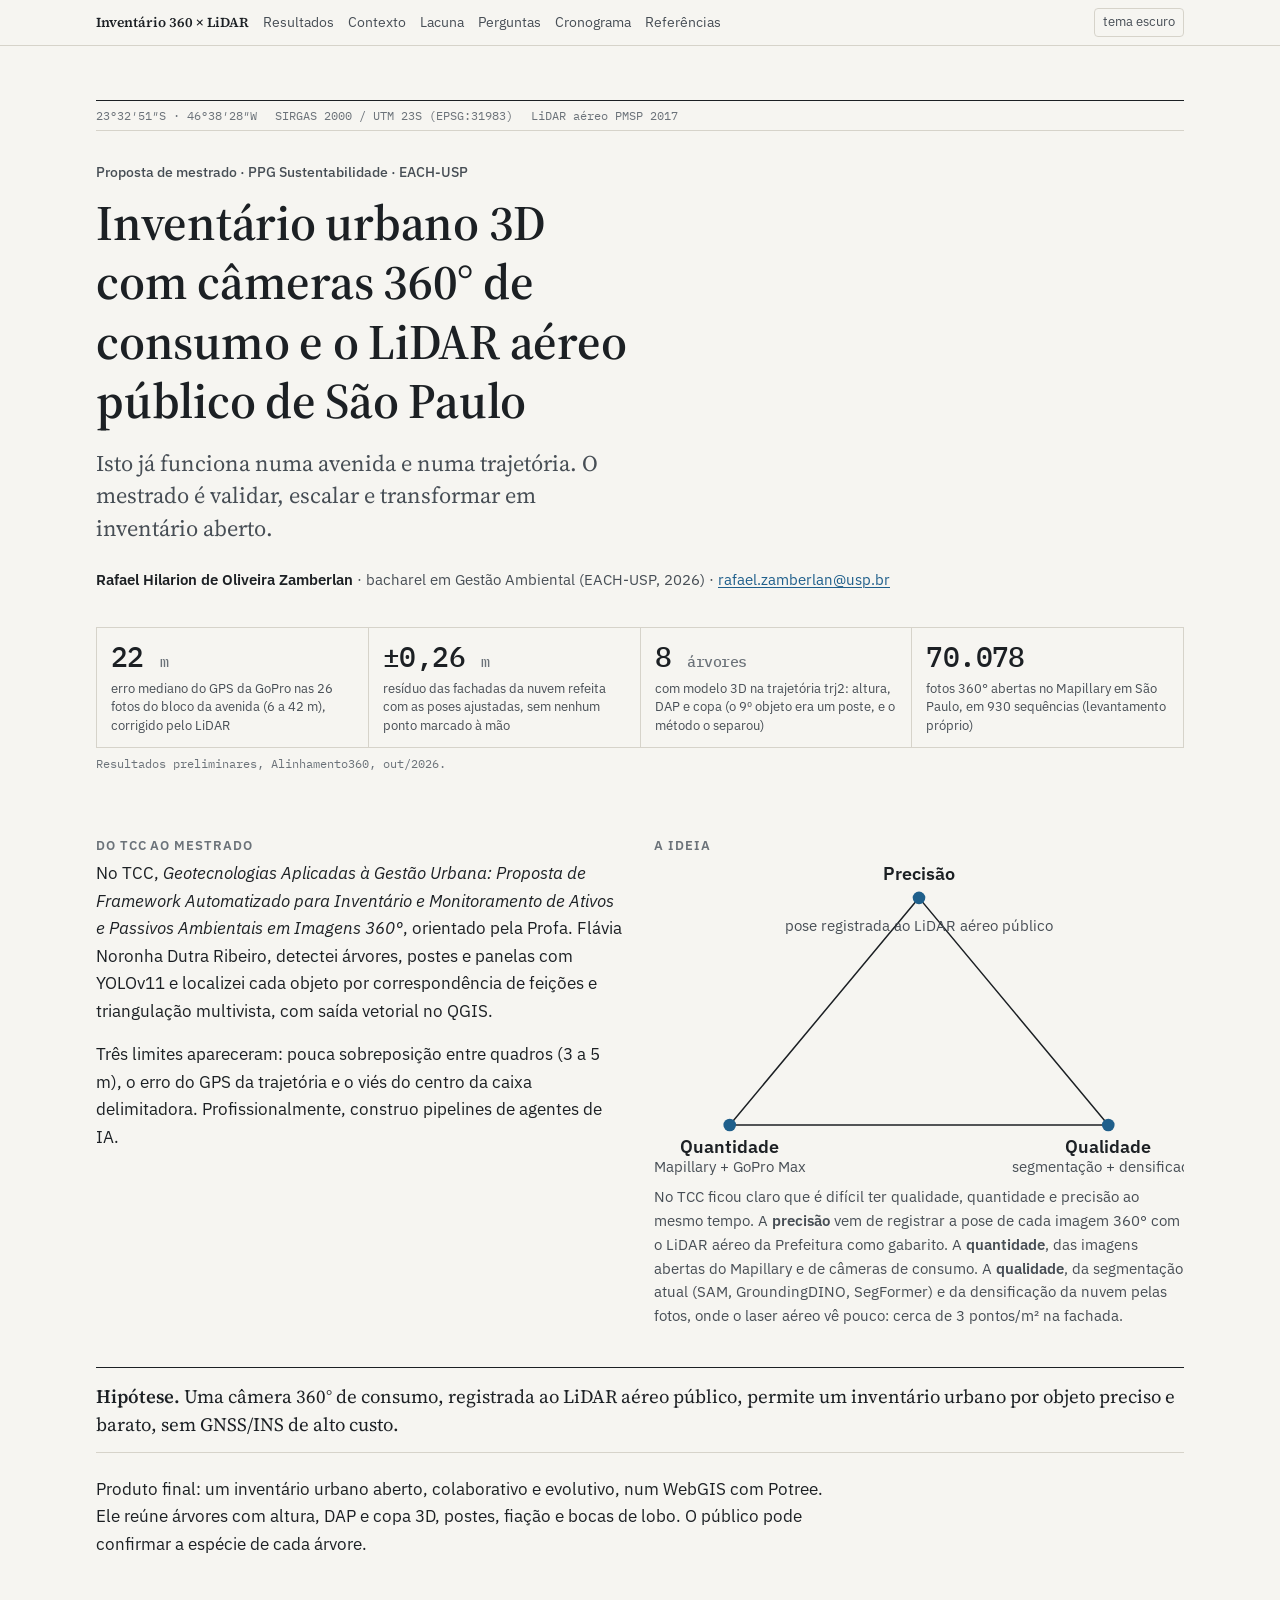
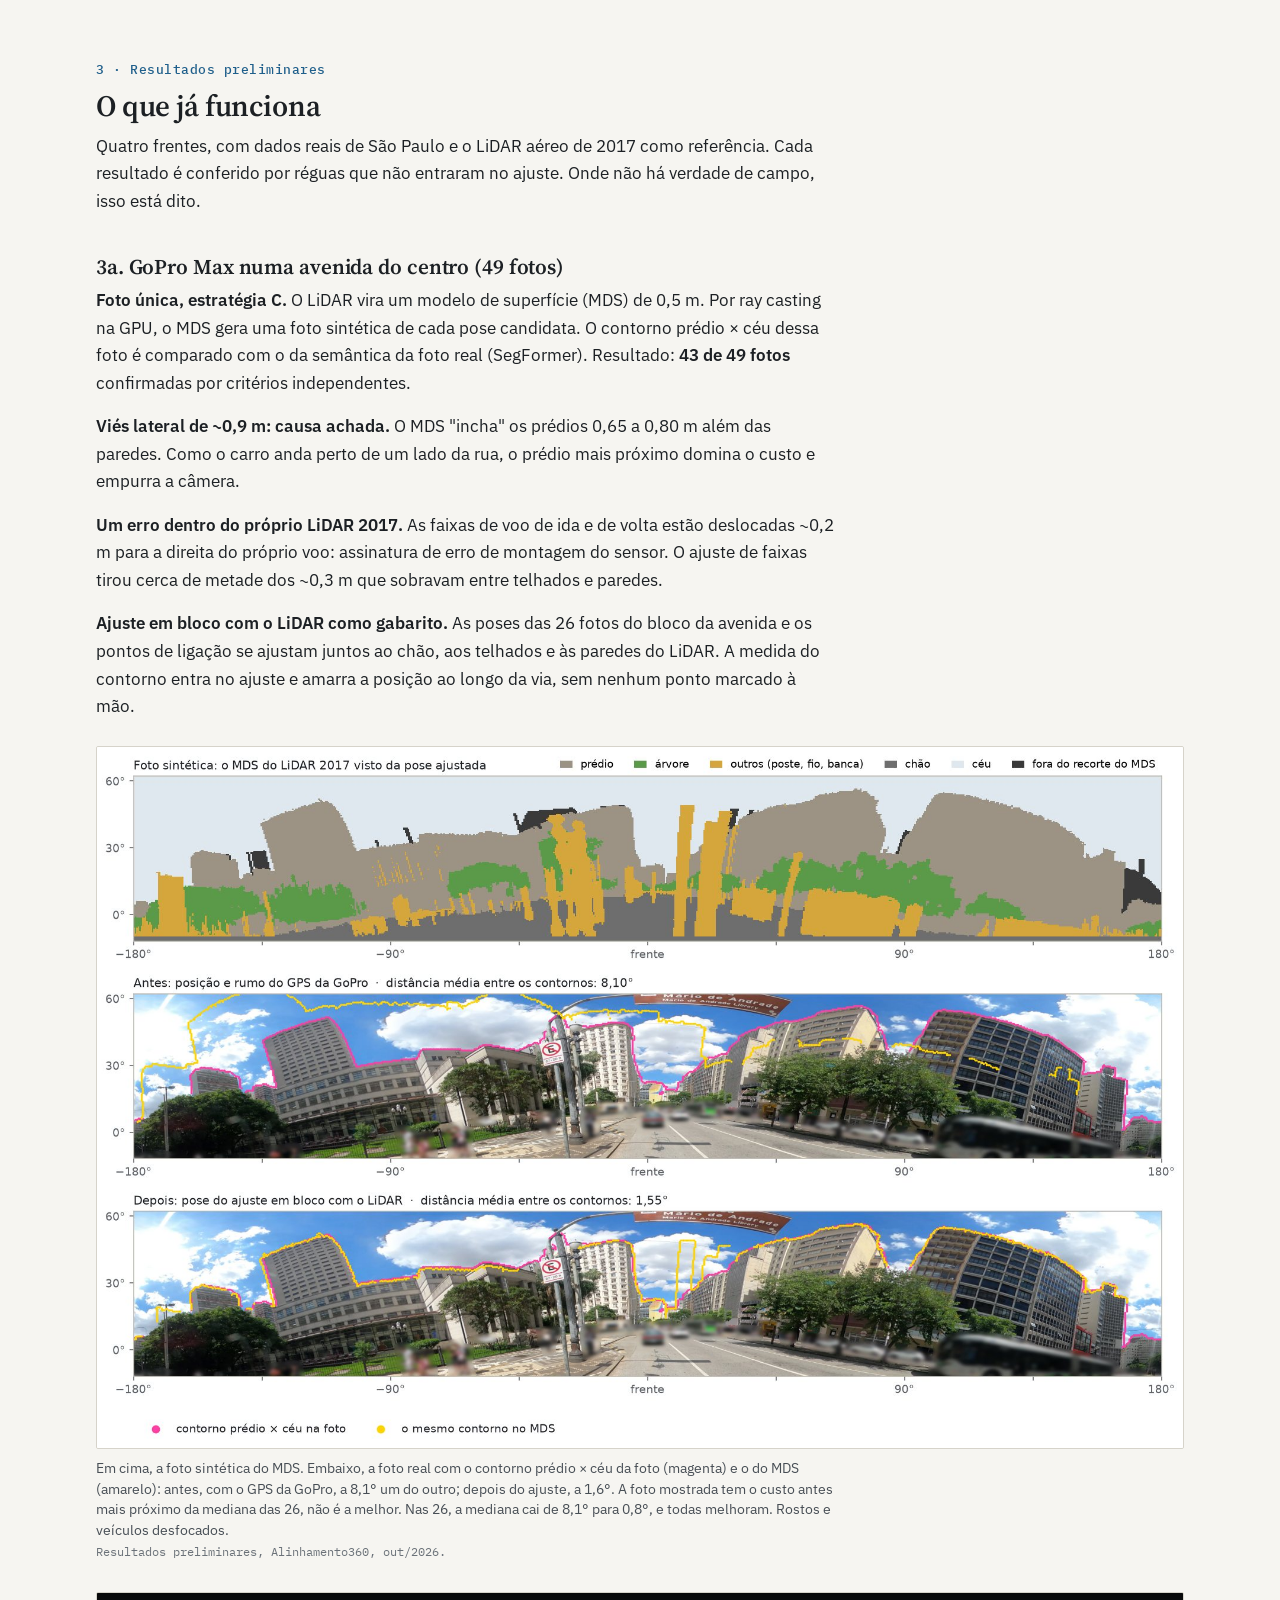
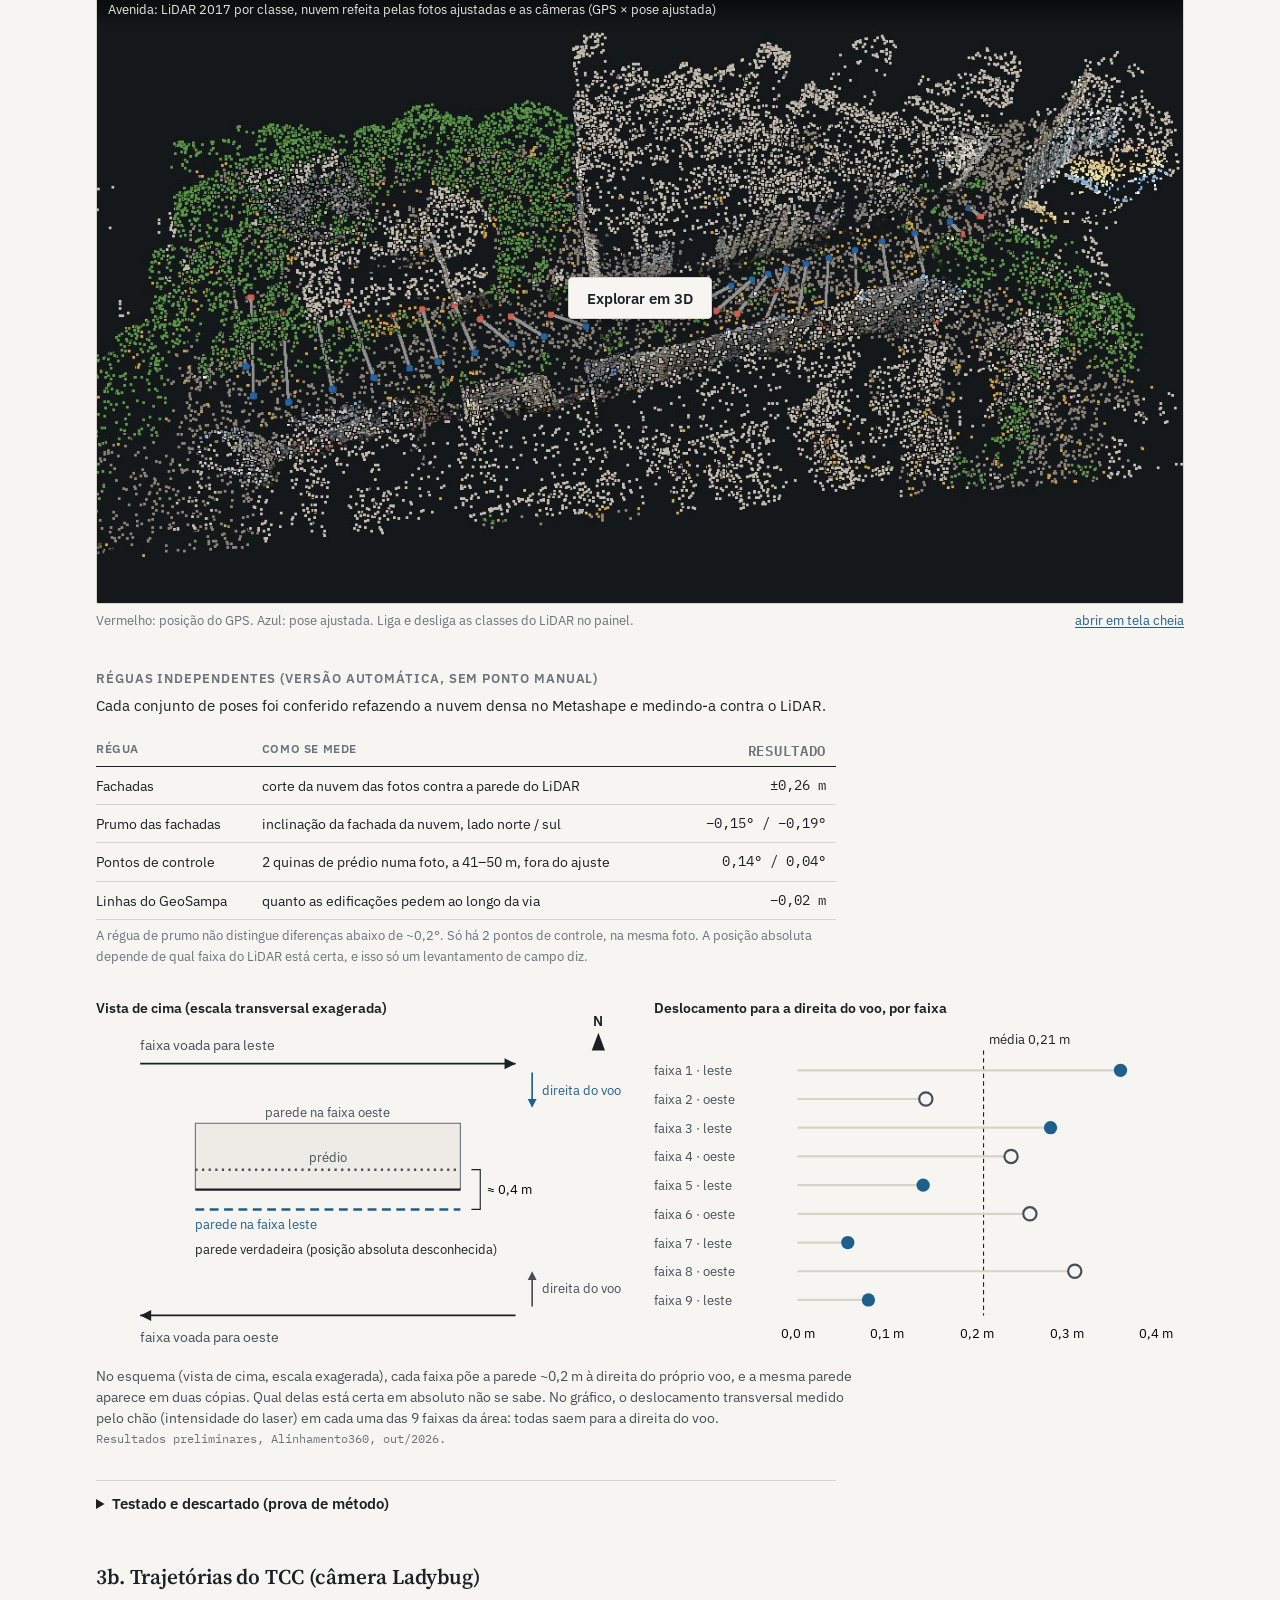
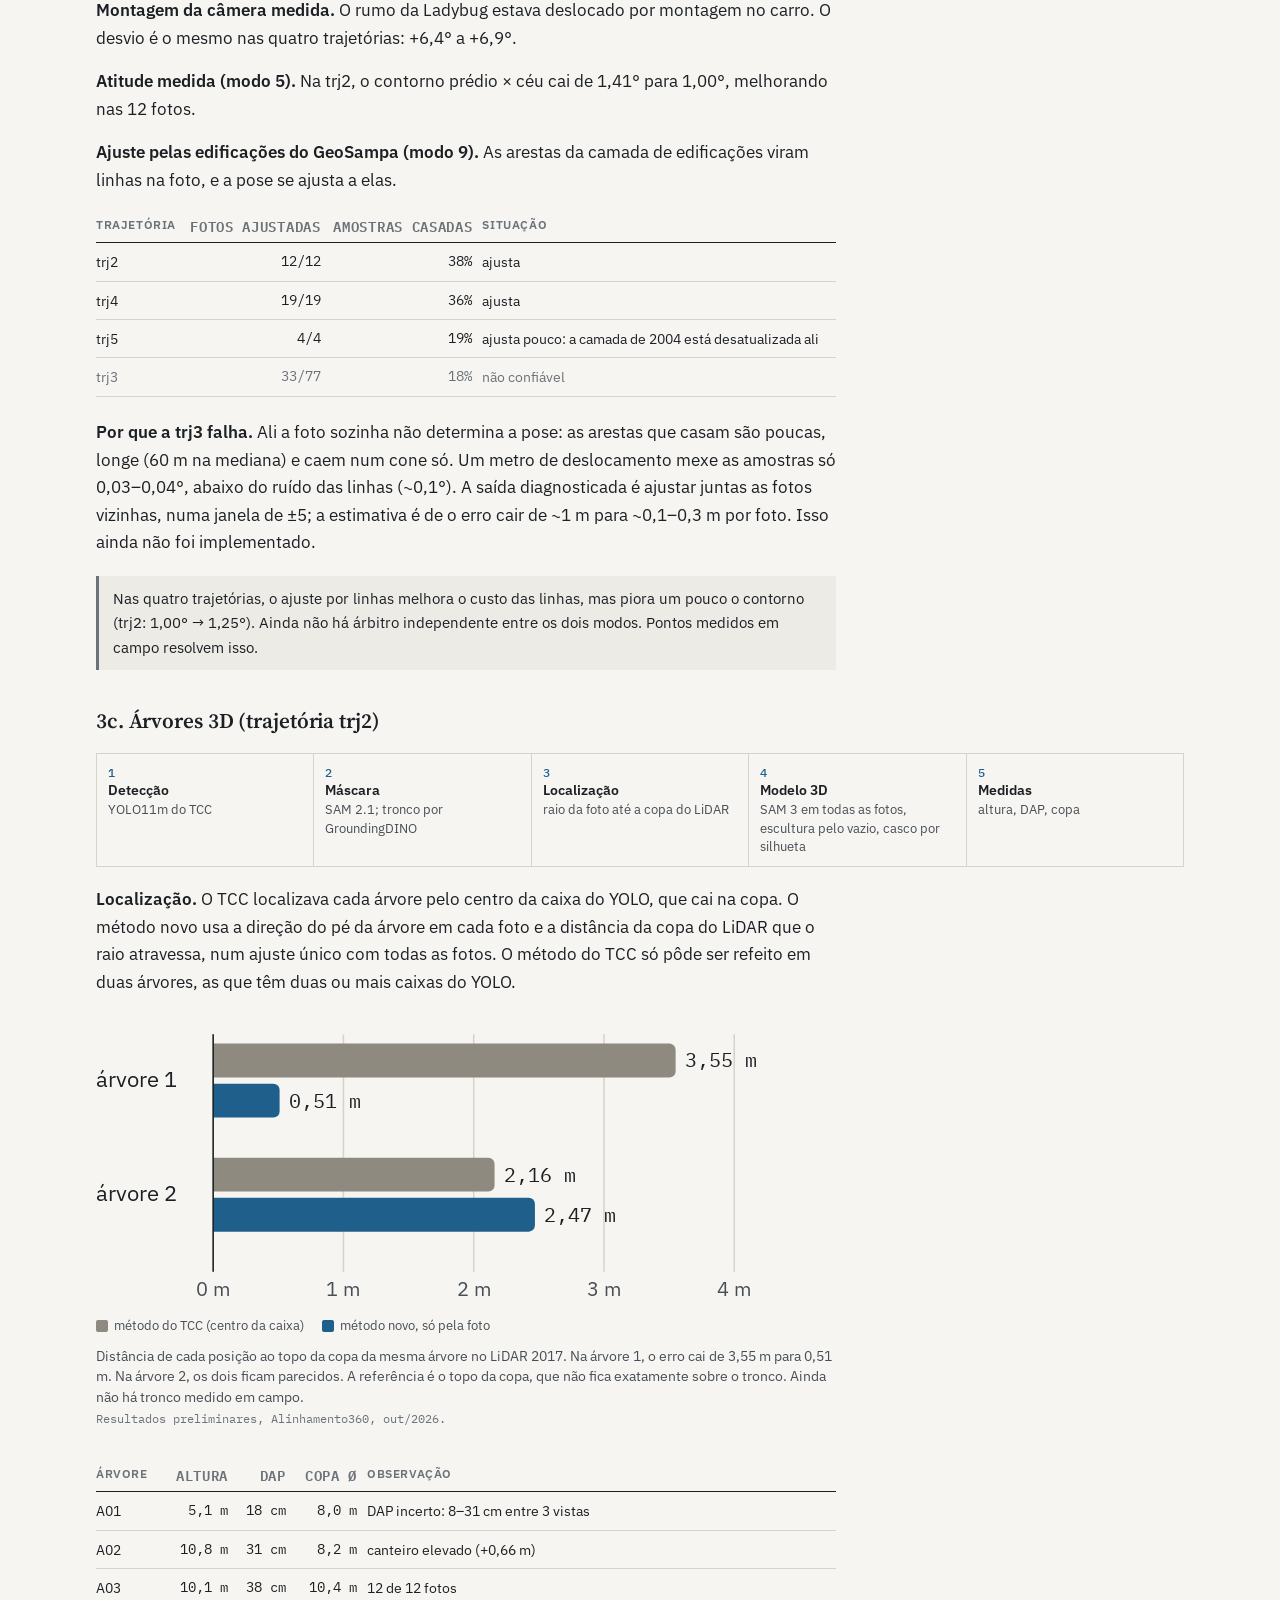
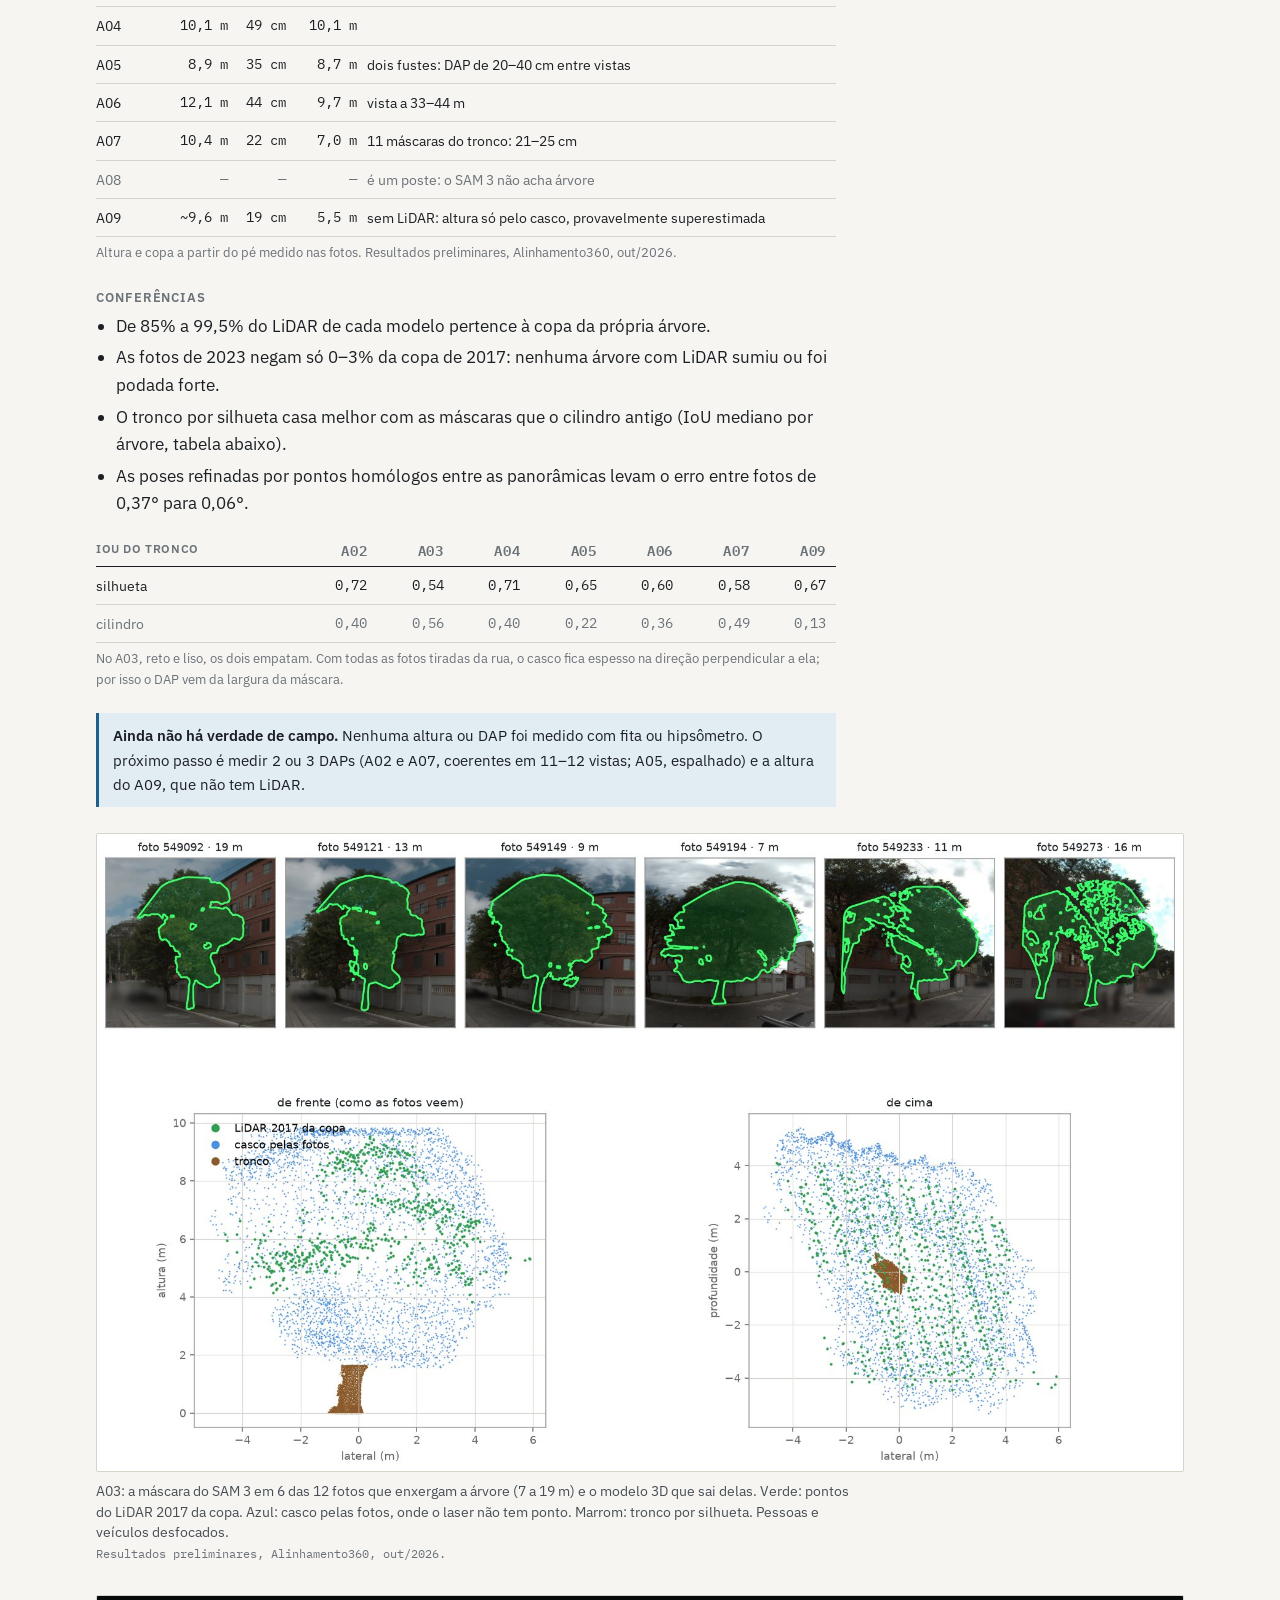
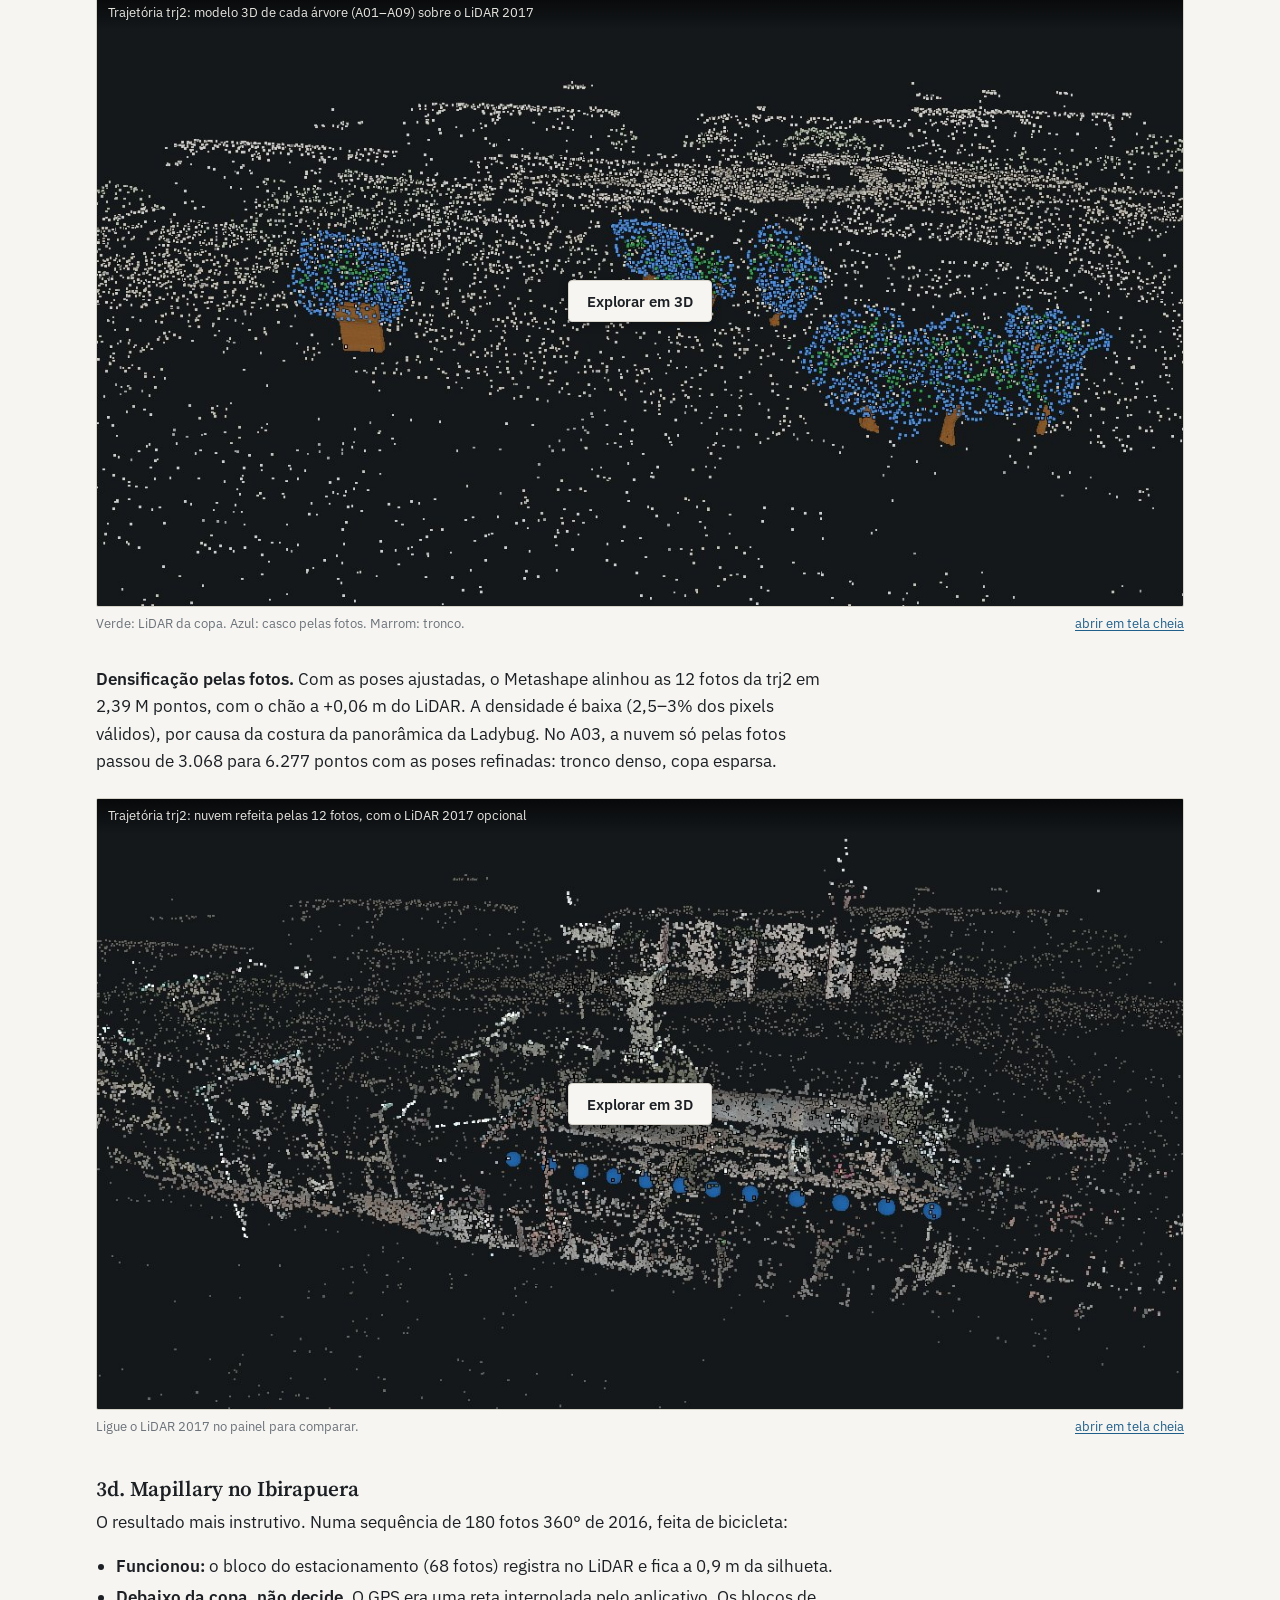
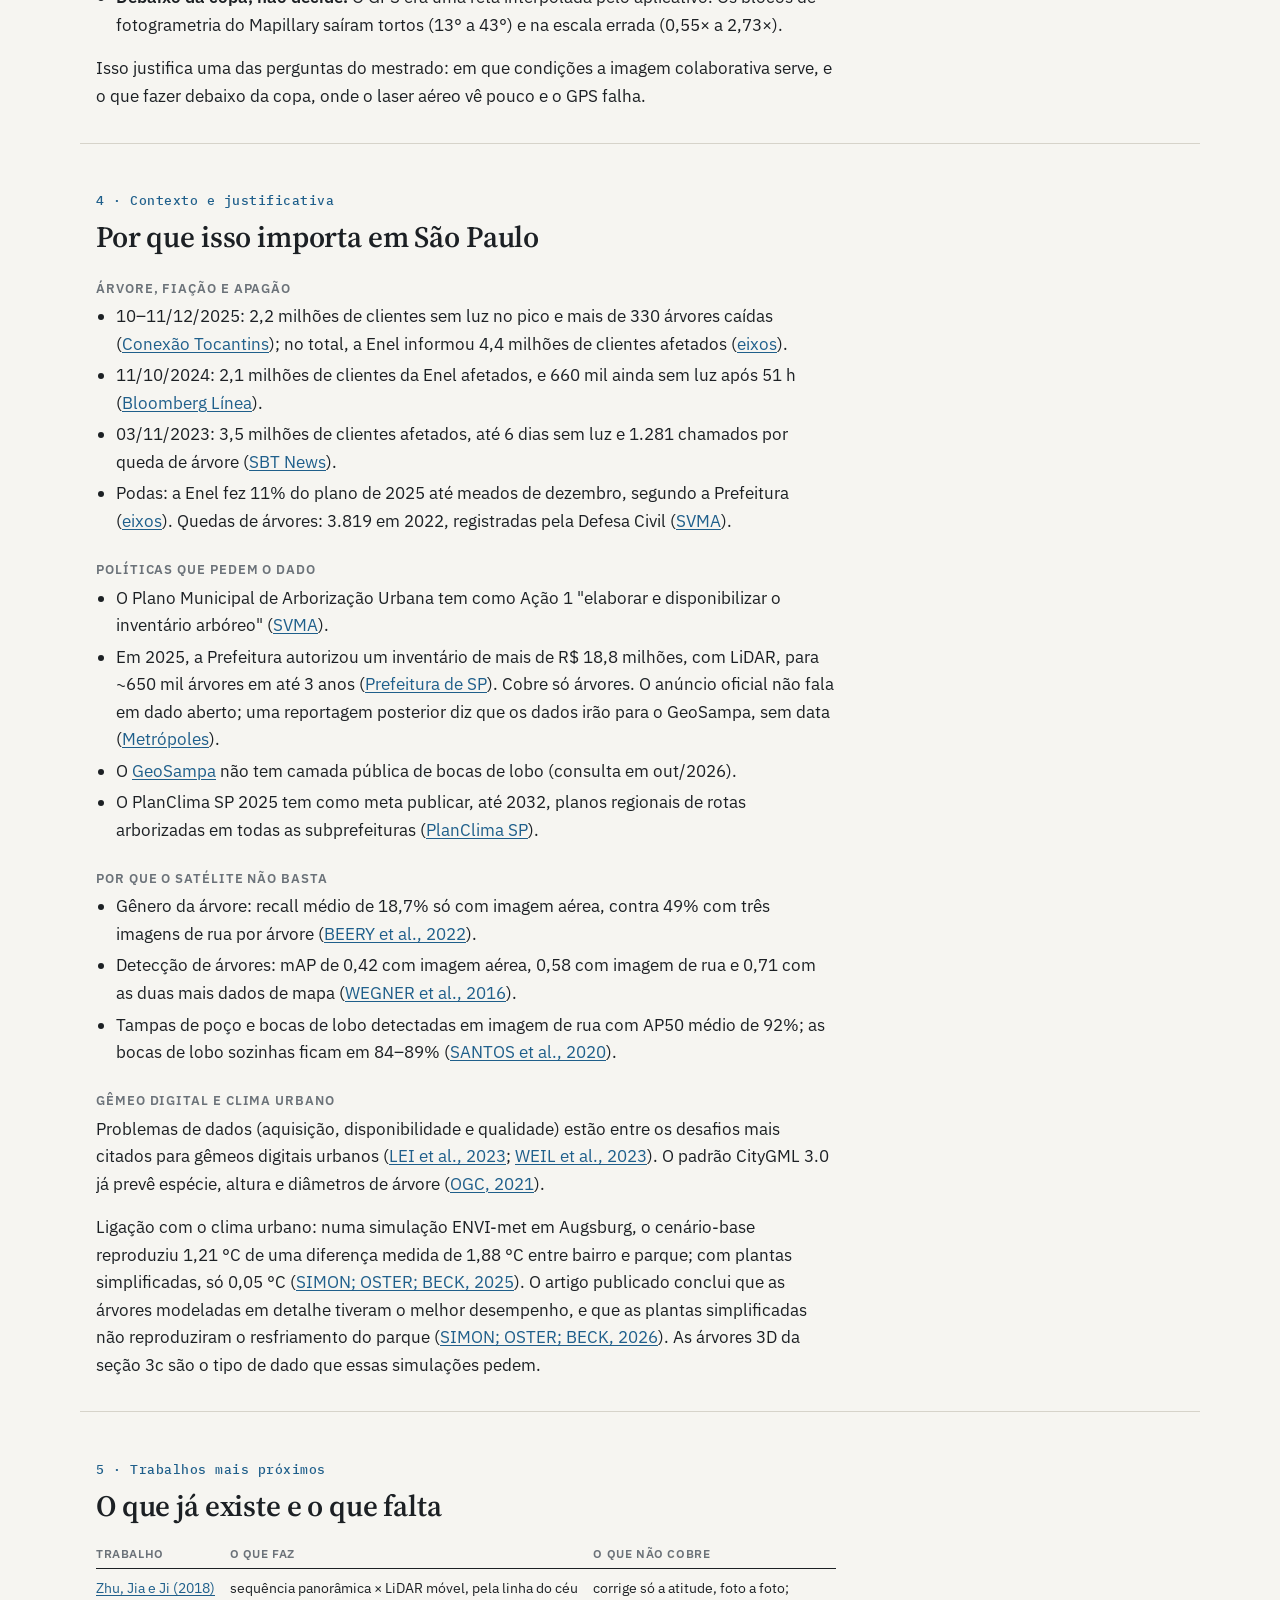
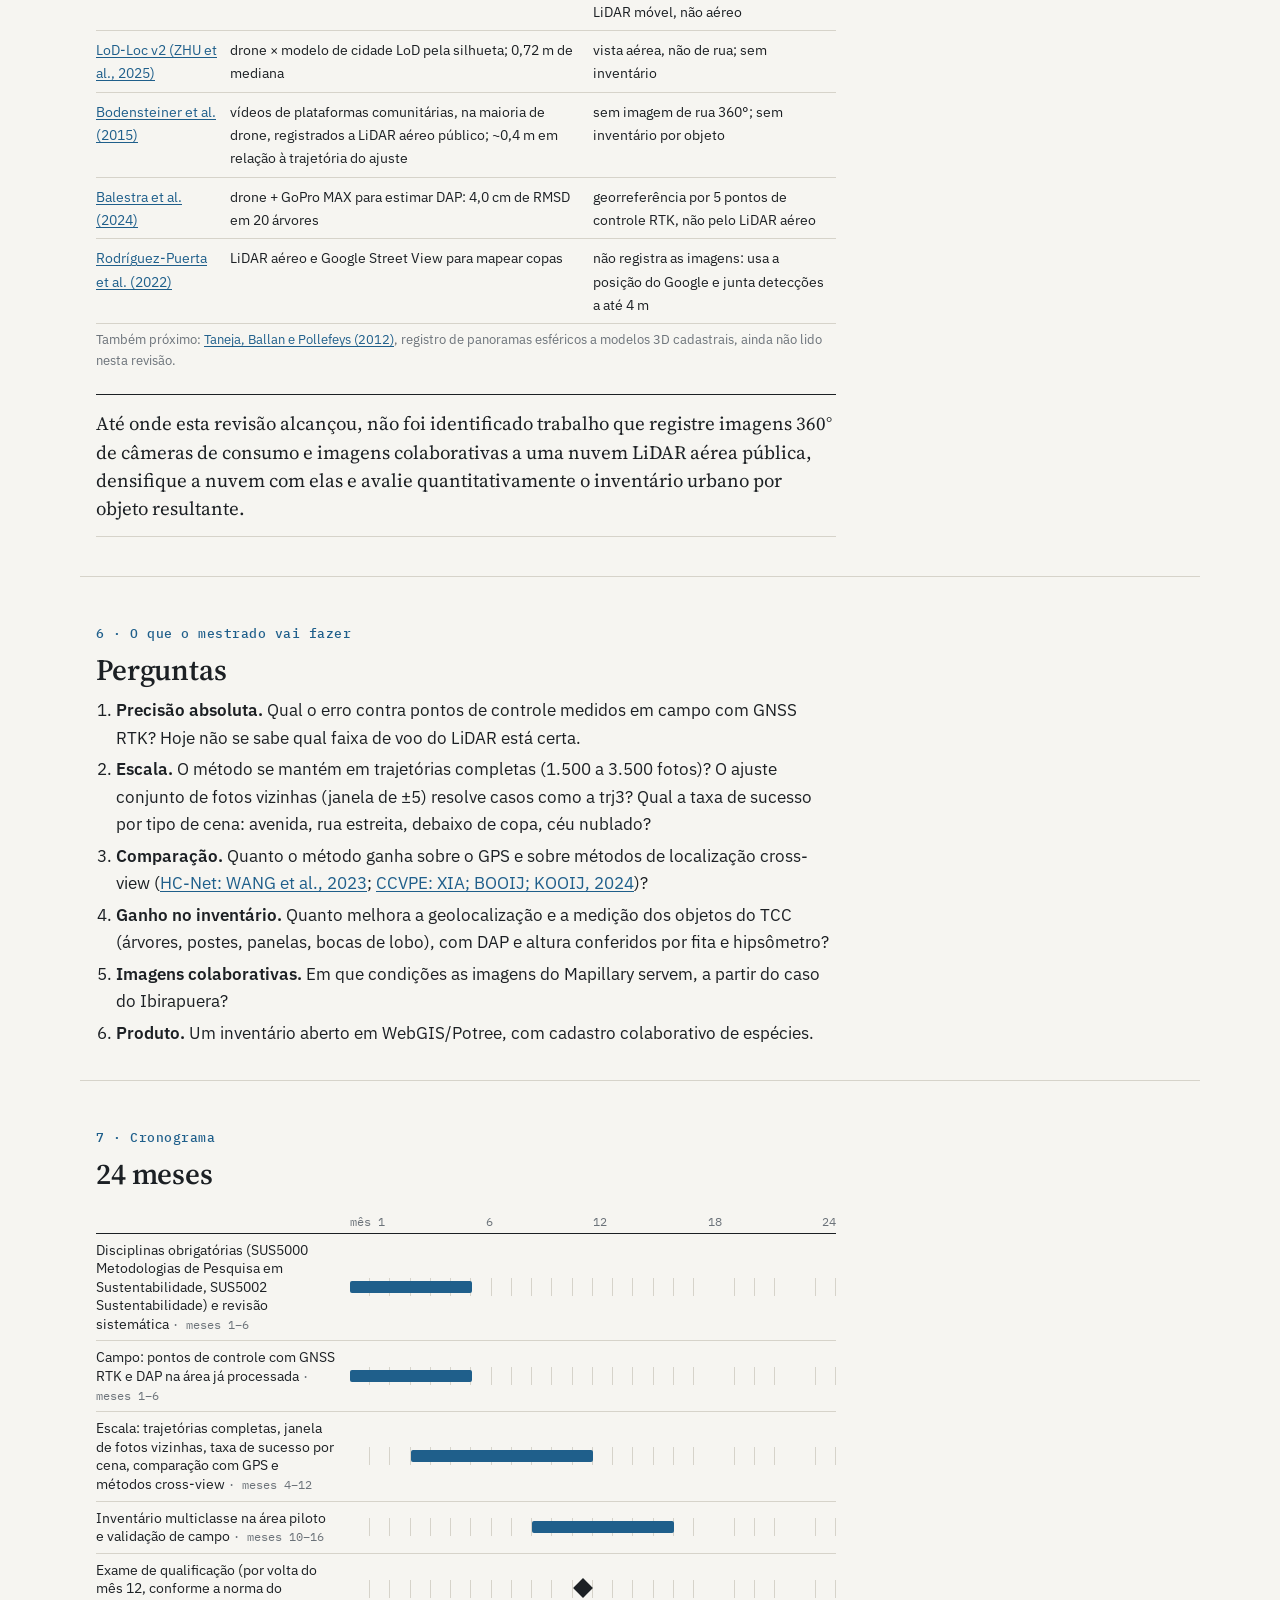
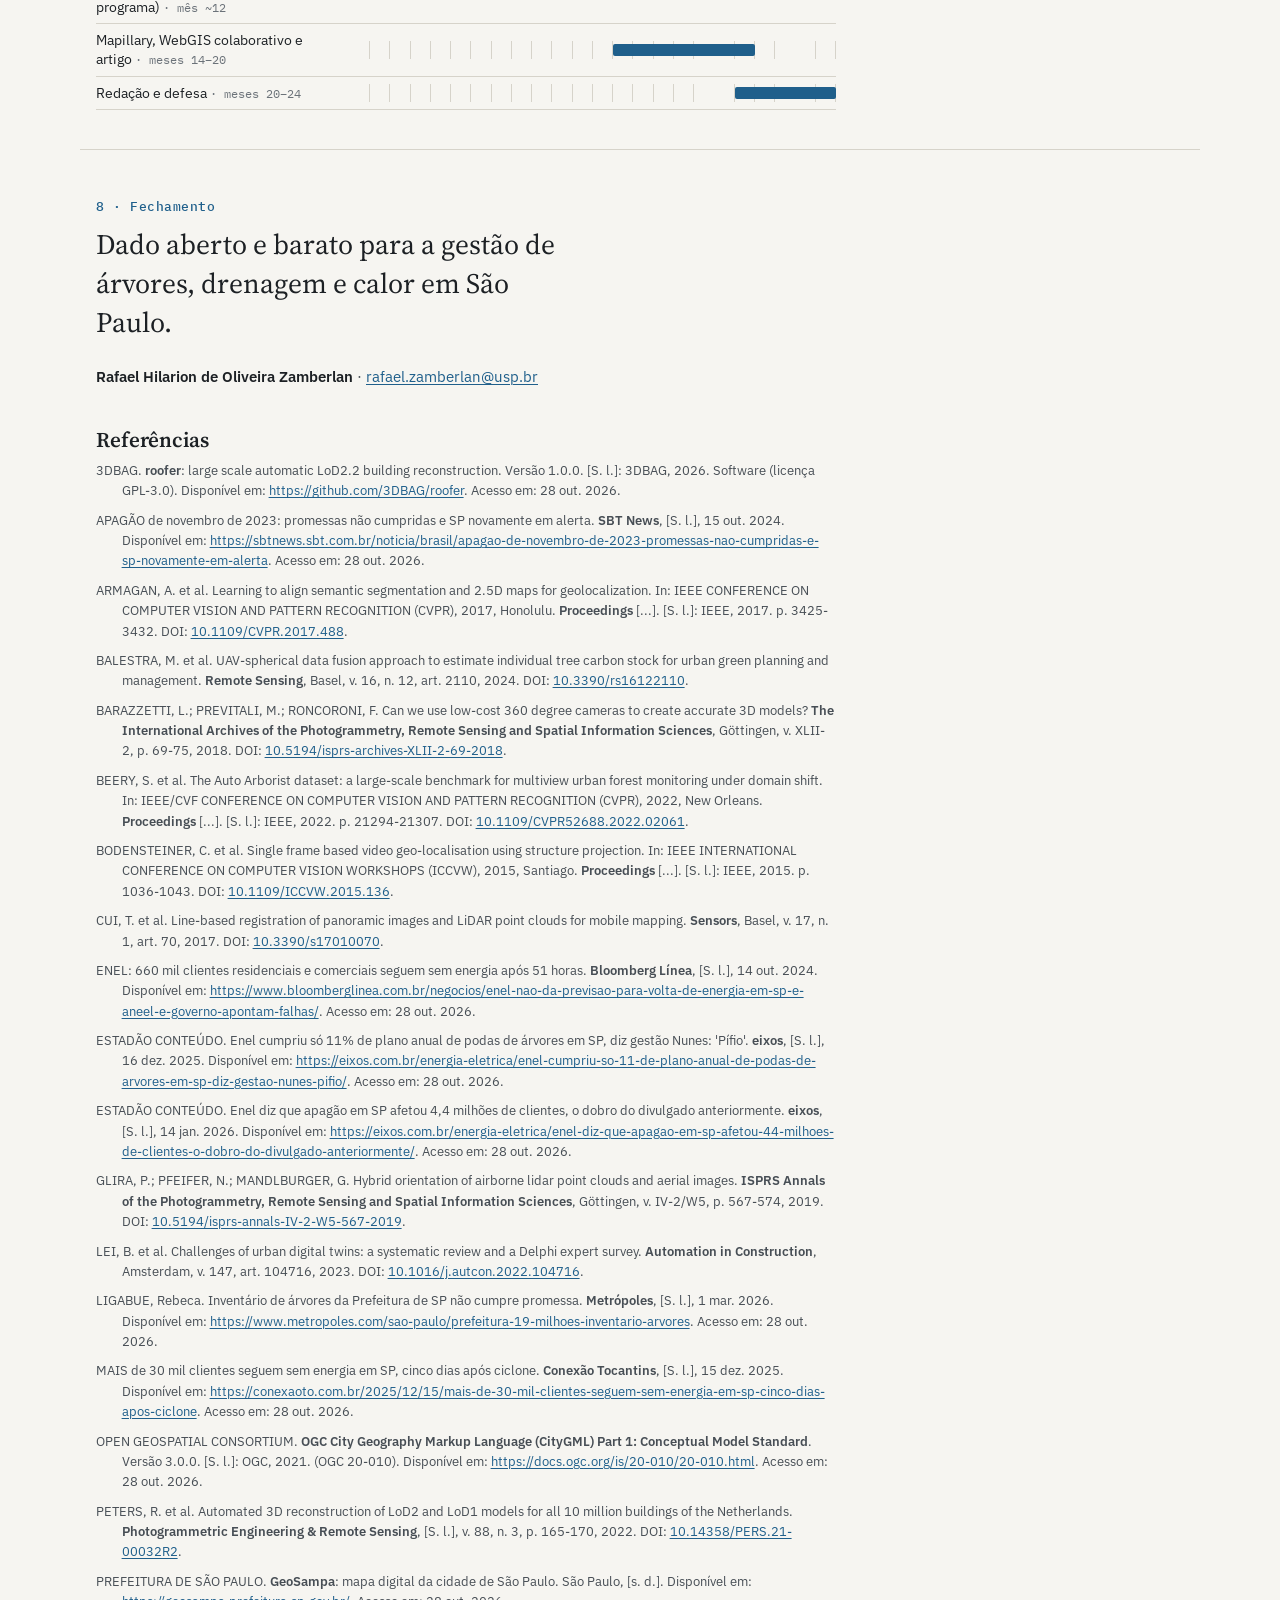
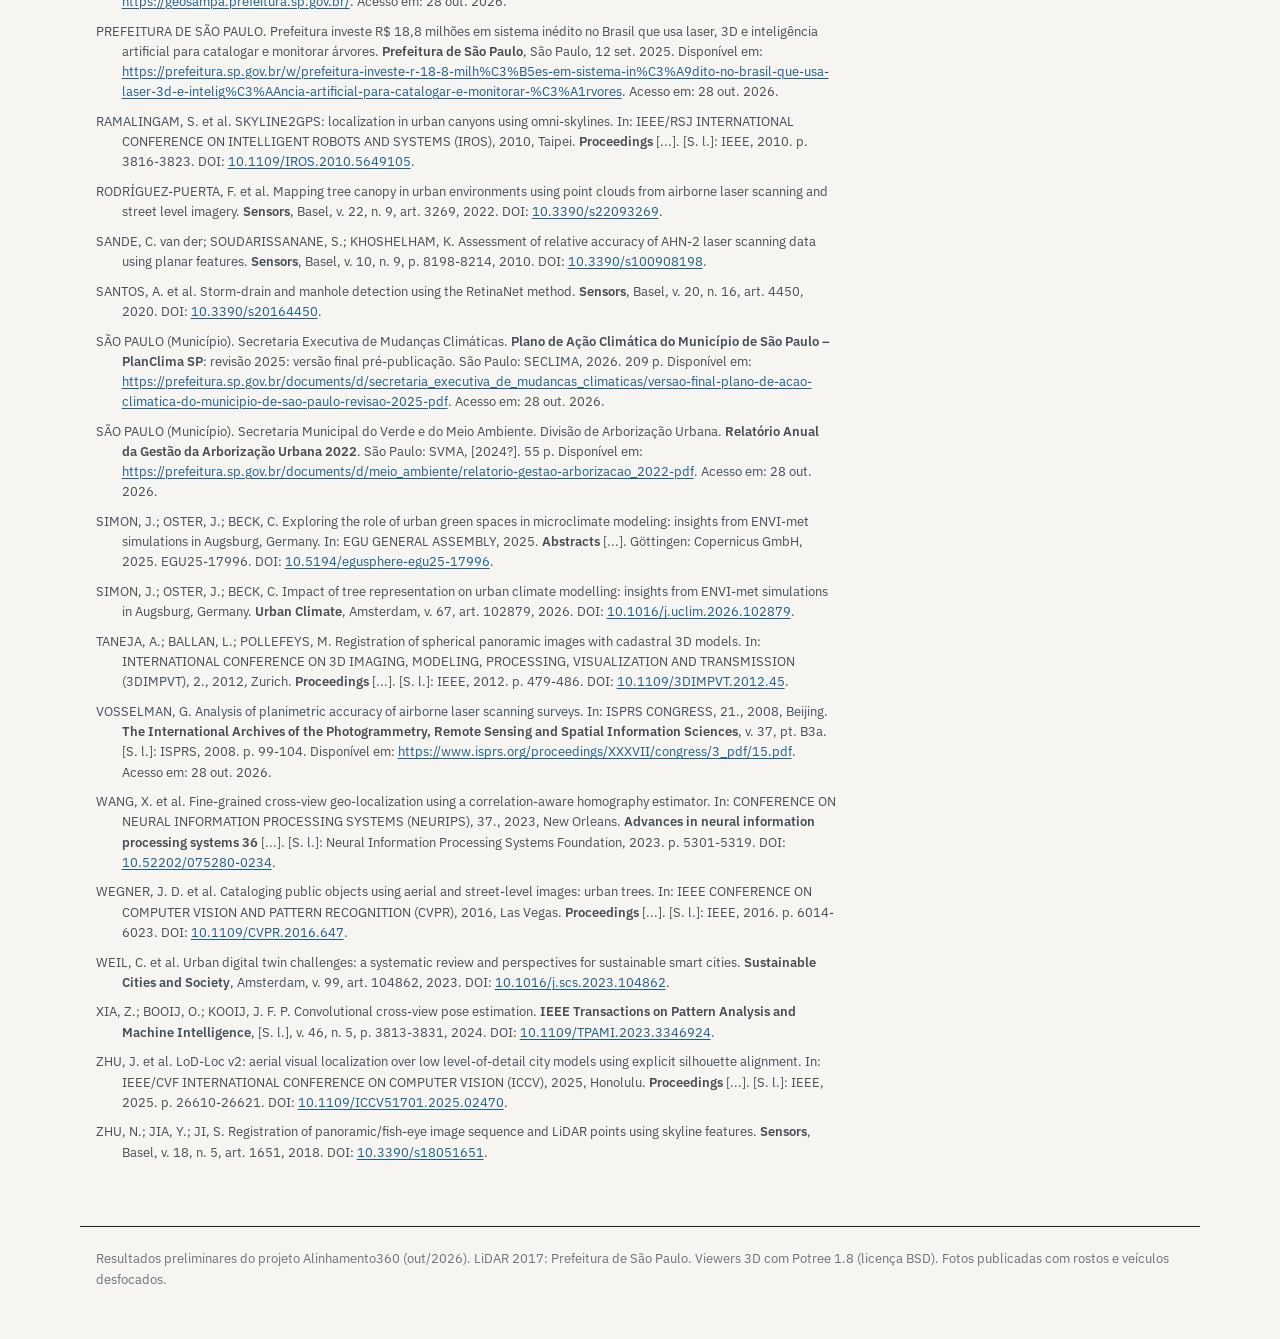
==== index.html @ bce40590 "Site da proposta de mestrado Página estática com os resultados preliminares do Alinhamento360, três " ====
<!doctype html>
<html lang="pt-BR">
<head>
<meta charset="utf-8">
<meta name="viewport" content="width=device-width, initial-scale=1">
<title>Inventário urbano 3D com câmeras 360° e LiDAR aéreo público · proposta de mestrado</title>
<meta name="description" content="Proposta de mestrado (PPG Sustentabilidade, EACH-USP): registrar imagens 360° de câmeras de consumo ao LiDAR aéreo público de São Paulo para um inventário urbano aberto por objeto. Resultados preliminares com viewers 3D.">
<link rel="preconnect" href="https://fonts.googleapis.com">
<link rel="preconnect" href="https://fonts.gstatic.com" crossorigin>
<link href="https://fonts.googleapis.com/css2?family=IBM+Plex+Mono:wght@400;500&family=IBM+Plex+Sans:ital,wght@0,400;0,500;0,600;1,400&family=Source+Serif+4:opsz,wght@8..60,400;8..60,600&display=swap" rel="stylesheet">
<link rel="icon" href="data:image/svg+xml,%3Csvg xmlns=%27http://www.w3.org/2000/svg%27 viewBox=%270 0 32 32%27%3E%3Crect width=%2732%27 height=%2732%27 rx=%275%27 fill=%27%231f5f8b%27/%3E%3Cpath d=%27M16 5v22M5 16h22%27 stroke=%27%23fff%27 stroke-width=%272%27/%3E%3Ccircle cx=%2716%27 cy=%2716%27 r=%276.5%27 fill=%27none%27 stroke=%27%23fff%27 stroke-width=%272%27/%3E%3C/svg%3E">
<link rel="stylesheet" href="estilo.css">
<script>
  try { const t = localStorage.getItem('tema'); if (t) document.documentElement.dataset.tema = t; } catch (e) {}
</script>
</head>
<body>

<header class="topo">
  <div class="dentro">
    <a class="marca" href="#inicio">Inventário 360 × LiDAR</a>
    <nav aria-label="Seções">
      <a href="#resultados">Resultados</a>
      <a href="#contexto">Contexto</a>
      <a href="#lacuna">Lacuna</a>
      <a href="#perguntas">Perguntas</a>
      <a href="#cronograma">Cronograma</a>
      <a href="#referencias">Referências</a>
    </nav>
    <button id="tema" type="button" aria-label="Trocar tema claro e escuro">tema</button>
  </div>
</header>

<main id="inicio">

<section class="abertura">
  <div class="graticula" aria-hidden="true">
    <span>23°32′51″S · 46°38′28″W</span><span>SIRGAS 2000 / UTM 23S (EPSG:31983)</span><span>LiDAR aéreo PMSP 2017</span>
  </div>
  <p class="chapeu">Proposta de mestrado · PPG Sustentabilidade · EACH-USP</p>
  <h1>Inventário urbano 3D com câmeras 360° de consumo e o LiDAR aéreo público de São Paulo</h1>
  <p class="tese">Isto já funciona numa avenida e numa trajetória. O mestrado é validar, escalar e transformar em inventário aberto.</p>
  <p class="autor"><strong>Rafael Hilarion de Oliveira Zamberlan</strong> · bacharel em Gestão Ambiental (EACH-USP, 2026) ·
    <a href="mailto:rafael.zamberlan@usp.br">rafael.zamberlan@usp.br</a></p>

  <div class="indicadores">
    <div class="indicador"><div class="valor">22 <small>m</small></div>
      <div class="desc">erro mediano do GPS da GoPro nas 26 fotos do bloco da avenida (6 a 42 m), corrigido pelo LiDAR</div></div>
    <div class="indicador"><div class="valor">±0,26 <small>m</small></div>
      <div class="desc">resíduo das fachadas da nuvem refeita com as poses ajustadas, sem nenhum ponto marcado à mão</div></div>
    <div class="indicador"><div class="valor">8 <small>árvores</small></div>
      <div class="desc">com modelo 3D na trajetória trj2: altura, DAP e copa (o 9º objeto era um poste, e o método o separou)</div></div>
    <div class="indicador"><div class="valor">70.078</div>
      <div class="desc">fotos 360° abertas no Mapillary em São Paulo, em 930 sequências (levantamento próprio)</div></div>
  </div>
  <p class="selo">Resultados preliminares, Alinhamento360, out/2026.</p>

  <div class="duas" style="margin-top:2.4rem">
    <div>
      <h4>Do TCC ao mestrado</h4>
      <p>No TCC, <em>Geotecnologias Aplicadas à Gestão Urbana: Proposta de Framework Automatizado para Inventário e
        Monitoramento de Ativos e Passivos Ambientais em Imagens 360°</em>, orientado pela Profa. Flávia Noronha Dutra Ribeiro,
        detectei árvores, postes e panelas com YOLOv11 e localizei cada objeto por correspondência de feições e triangulação
        multivista, com saída vetorial no QGIS.</p>
      <p>Três limites apareceram: pouca sobreposição entre quadros (3 a 5 m), o erro do GPS da trajetória e o viés do centro da
        caixa delimitadora. Profissionalmente, construo pipelines de agentes de IA.</p>
    </div>
    <div>
      <h4>A ideia</h4>
      <svg viewBox="0 0 420 250" role="img" aria-labelledby="tri-t">
        <title id="tri-t">Triângulo qualidade, quantidade e precisão, com o que resolve cada vértice</title>
        <polygon points="210,30 60,210 360,210" style="fill:none;stroke:var(--tinta);stroke-width:1.2"/>
        <circle cx="210" cy="30" r="5" style="fill:var(--destaque)"/><circle cx="60" cy="210" r="5" style="fill:var(--destaque)"/><circle cx="360" cy="210" r="5" style="fill:var(--destaque)"/>
        <text x="210" y="16" text-anchor="middle" font-weight="600" style="fill:var(--tinta)" font-size="14">Precisão</text>
        <text x="210" y="56" text-anchor="middle" style="fill:var(--tinta2)" font-size="11.5">pose registrada ao LiDAR aéreo público</text>
        <text x="60" y="232" text-anchor="middle" font-weight="600" style="fill:var(--tinta)" font-size="14">Quantidade</text>
        <text x="60" y="247" text-anchor="middle" style="fill:var(--tinta2)" font-size="11.5">Mapillary + GoPro Max</text>
        <text x="360" y="232" text-anchor="middle" font-weight="600" style="fill:var(--tinta)" font-size="14">Qualidade</text>
        <text x="360" y="247" text-anchor="middle" style="fill:var(--tinta2)" font-size="11.5">segmentação + densificação</text>
      </svg>
      <p style="font-size:.92rem;color:var(--tinta2);margin-top:.6rem">No TCC ficou claro que é difícil ter qualidade, quantidade e precisão ao mesmo tempo. A <strong>precisão</strong> vem de registrar a pose de cada imagem 360° com o LiDAR aéreo da Prefeitura como gabarito. A <strong>quantidade</strong>, das imagens abertas do Mapillary e de câmeras de consumo. A <strong>qualidade</strong>, da segmentação atual (SAM, GroundingDINO, SegFormer) e da densificação da nuvem pelas fotos, onde o laser aéreo vê pouco: cerca de 3 pontos/m² na fachada.</p>
    </div>
  </div>
  <p class="hipotese"><strong>Hipótese.</strong> Uma câmera 360° de consumo, registrada ao LiDAR aéreo público, permite um inventário
    urbano por objeto preciso e barato, sem GNSS/INS de alto custo.</p>
  <p style="max-width:740px">Produto final: um inventário urbano aberto, colaborativo e evolutivo, num WebGIS com Potree. Ele reúne
    árvores com altura, DAP e copa 3D, postes, fiação e bocas de lobo. O público pode confirmar a espécie de cada árvore.</p>
</section>

<!-- ======================================================= RESULTADOS -->
<section class="secao" id="resultados">
  <div class="rotulo-secao">3 · Resultados preliminares</div>
  <h2>O que já funciona</h2>
  <p class="coluna">Quatro frentes, com dados reais de São Paulo e o LiDAR aéreo de 2017 como referência. Cada resultado é conferido por réguas que não entraram no ajuste. Onde não há verdade de campo, isso está dito.</p>

  <!-- 3a -->
  <h3 id="avenida">3a. GoPro Max numa avenida do centro (49 fotos)</h3>
  <div class="coluna">
    <p><strong>Foto única, estratégia C.</strong> O LiDAR vira um modelo de superfície (MDS) de 0,5 m. Por ray casting na GPU, o MDS
      gera uma foto sintética de cada pose candidata. O contorno prédio × céu dessa foto é comparado com o da semântica da foto
      real (SegFormer). Resultado: <strong>43 de 49 fotos</strong> confirmadas por critérios independentes.</p>
    <p><strong>Viés lateral de ~0,9 m: causa achada.</strong> O MDS "incha" os prédios 0,65 a 0,80 m além das paredes. Como o carro
      anda perto de um lado da rua, o prédio mais próximo domina o custo e empurra a câmera.</p>
    <p><strong>Um erro dentro do próprio LiDAR 2017.</strong> As faixas de voo de ida e de volta estão deslocadas ~0,2 m para a
      direita do próprio voo: assinatura de erro de montagem do sensor. O ajuste de faixas tirou cerca de metade dos ~0,3 m que
      sobravam entre telhados e paredes.</p>
    <p><strong>Ajuste em bloco com o LiDAR como gabarito.</strong> As poses das 26 fotos do bloco da avenida e os pontos de ligação se ajustam juntos ao chão, aos telhados e às paredes do LiDAR. A medida do contorno entra no ajuste e amarra a posição ao longo da via, sem nenhum ponto marcado à mão.</p>
  </div>

  <figure class="largo">
    <a href="fig/contornos.jpg"><img src="fig/contornos.jpg" alt="Foto 360 da avenida com dois contornos prédio-céu: o da foto e o do MDS. Antes, com o GPS, os contornos se desencontram; depois do ajuste, coincidem." loading="lazy" width="1834" height="1184"></a>
    <figcaption>Em cima, a foto sintética do MDS. Embaixo, a foto real com o contorno prédio × céu da foto (magenta) e o do MDS (amarelo): antes, com o GPS da GoPro, a 8,1° um do outro; depois do ajuste, a 1,6°. A foto mostrada tem o custo antes mais próximo da mediana das 26, não é a melhor. Nas 26, a mediana cai de 8,1° para 0,8°, e todas melhoram. Rostos e veículos desfocados.
      <span class="selo">Resultados preliminares, Alinhamento360, out/2026.</span></figcaption>
  </figure>

  <div class="viewer largo" data-viewer="avenida">
    <img class="previa" src="fig/previa_avenida.jpg" alt="Prévia do viewer 3D da avenida" loading="lazy">
    <div class="legenda-previa">Avenida: LiDAR 2017 por classe, nuvem refeita pelas fotos ajustadas e as câmeras (GPS × pose ajustada)</div>
    <button class="abrir" type="button">Explorar em 3D</button>
  </div>
  <div class="viewer-rodape largo"><span>Vermelho: posição do GPS. Azul: pose ajustada. Liga e desliga as classes do LiDAR no painel.</span>
    <a href="potree/viewer.html?v=avenida" target="_blank" rel="noopener">abrir em tela cheia</a></div>

  <h4 style="margin-top:2.4rem">Réguas independentes (versão automática, sem ponto manual)</h4>
  <p class="coluna" style="font-size:.95rem">Cada conjunto de poses foi conferido refazendo a nuvem densa no Metashape e medindo-a
    contra o LiDAR.</p>
  <div class="tabela coluna">
    <table>
      <thead><tr><th>Régua</th><th>Como se mede</th><th class="n">Resultado</th></tr></thead>
      <tbody>
        <tr><td>Fachadas</td><td>corte da nuvem das fotos contra a parede do LiDAR</td><td class="n">±0,26 m</td></tr>
        <tr><td>Prumo das fachadas</td><td>inclinação da fachada da nuvem, lado norte / sul</td><td class="n">−0,15° / −0,19°</td></tr>
        <tr><td>Pontos de controle</td><td>2 quinas de prédio numa foto, a 41–50 m, fora do ajuste</td><td class="n">0,14° / 0,04°</td></tr>
        <tr><td>Linhas do GeoSampa</td><td>quanto as edificações pedem ao longo da via</td><td class="n">−0,02 m</td></tr>
      </tbody>
      <caption>A régua de prumo não distingue diferenças abaixo de ~0,2°. Só há 2 pontos de controle, na mesma foto. A posição
        absoluta depende de qual faixa do LiDAR está certa, e isso só um levantamento de campo diz.</caption>
    </table>
  </div>

  <figure class="largo">
    <div class="duas-fig">
      <svg id="faixas-esquema" viewBox="0 0 480 330" role="img" aria-label="Esquema, vista de cima: a faixa voada para leste põe a parede ao sul e a voada para oeste põe a parede ao norte, cada uma à direita do próprio voo"></svg>
      <svg id="faixas-dados" viewBox="0 0 480 330" role="img" aria-label="Deslocamento para a direita do voo nas 9 faixas: de 0,06 a 0,36 m, média de 0,21 m"></svg>
    </div>
    <figcaption>No esquema (vista de cima, escala exagerada), cada faixa põe a parede ~0,2 m à direita do próprio voo, e a mesma
      parede aparece em duas cópias. Qual delas está certa em absoluto não se sabe. No gráfico, o deslocamento transversal medido
      pelo chão (intensidade do laser) em cada uma das 9 faixas da área: todas saem para a direita do voo.
      <span class="selo">Resultados preliminares, Alinhamento360, out/2026.</span></figcaption>
  </figure>

  <details class="descartados coluna">
    <summary>Testado e descartado (prova de método)</summary>
    <dl>
      <dt>ICP contra o LiDAR aéreo</dt><dd>Desliza a nuvem pelas paredes; no COLMAP, baixou as câmeras 1,32 m.</dd>
      <dt>Erosão bruta do MDS</dt><dd>Tira o viés lateral, mas devolve ruído e apaga detalhes.</dd>
      <dt>Similaridade de 7 parâmetros</dt><dd>Os telhados ruidosos tombam o bloco ~0,17°.</dd>
      <dt>Correção suave pela nuvem densa</dt><dd>Mexer nas câmeras sem olhar as fotos quebra a geometria: a dispersão das fachadas sobe para ±0,39–0,42 m.</dd>
      <dt>Pintura da via × intensidade do laser</dt><dd>Correlação de 0,1–0,25, com segundo pico quase igual; a pintura mudou desde 2017.</dd>
      <dt>Postes como pontos de controle automáticos</dt><dd>O LiDAR aéreo tem só ~10 postes utilizáveis perto das fotos.</dd>
      <dt>Linhas do GeoSampa foto a foto</dt><dd>A nuvem perde metade dos pontos e as fachadas vão para ±0,46–0,81 m.</dd>
      <dt>Pontos homólogos próprios</dt><dd>Empatam com o Metashape (fachadas a ±0,24–0,27 m), sem melhorar a posição ao longo da via.</dd>
      <dt>Contorno com σ de 0,15 m</dt><dd>Passa do ponto: os pontos de controle e as paredes de conferência pioram.</dd>
    </dl>
  </details>

  <!-- 3b -->
  <h3 id="tcc">3b. Trajetórias do TCC (câmera Ladybug)</h3>
  <div class="coluna">
    <p><strong>Montagem da câmera medida.</strong> O rumo da Ladybug estava deslocado por montagem no carro. O desvio é o mesmo nas
      quatro trajetórias: +6,4° a +6,9°.</p>
    <p><strong>Atitude medida (modo 5).</strong> Na trj2, o contorno prédio × céu cai de 1,41° para 1,00°, melhorando nas 12 fotos.</p>
    <p><strong>Ajuste pelas edificações do GeoSampa (modo 9).</strong> As arestas da camada de edificações viram linhas na foto, e a
      pose se ajusta a elas.</p>
  </div>
  <div class="tabela coluna">
    <table>
      <thead><tr><th>Trajetória</th><th class="n">Fotos ajustadas</th><th class="n">Amostras casadas</th><th>Situação</th></tr></thead>
      <tbody>
        <tr><td>trj2</td><td class="n">12/12</td><td class="n">38%</td><td>ajusta</td></tr>
        <tr><td>trj4</td><td class="n">19/19</td><td class="n">36%</td><td>ajusta</td></tr>
        <tr><td>trj5</td><td class="n">4/4</td><td class="n">19%</td><td>ajusta pouco: a camada de 2004 está desatualizada ali</td></tr>
        <tr class="fraco"><td>trj3</td><td class="n">33/77</td><td class="n">18%</td><td>não confiável</td></tr>
      </tbody>
    </table>
  </div>
  <div class="coluna">
    <p><strong>Por que a trj3 falha.</strong> Ali a foto sozinha não determina a pose: as arestas que casam são poucas, longe (60 m na mediana) e caem num cone só. Um metro de deslocamento mexe as amostras só 0,03–0,04°, abaixo do ruído das linhas (~0,1°). A saída diagnosticada é ajustar juntas as fotos vizinhas, numa janela de ±5; a estimativa é de o erro cair de ~1 m para ~0,1–0,3 m por foto. Isso ainda não foi implementado.</p>
    <p class="nota aviso">Nas quatro trajetórias, o ajuste por linhas melhora o custo das linhas, mas piora um pouco o contorno
      (trj2: 1,00° → 1,25°). Ainda não há árbitro independente entre os dois modos. Pontos medidos em campo resolvem isso.</p>
  </div>

  <!-- 3c -->
  <h3 id="arvores">3c. Árvores 3D (trajetória trj2)</h3>
  <ol class="passos">
    <li><strong>Detecção</strong>YOLO11m do TCC</li>
    <li><strong>Máscara</strong>SAM 2.1; tronco por GroundingDINO</li>
    <li><strong>Localização</strong>raio da foto até a copa do LiDAR</li>
    <li><strong>Modelo 3D</strong>SAM 3 em todas as fotos, escultura pelo vazio, casco por silhueta</li>
    <li><strong>Medidas</strong>altura, DAP, copa</li>
  </ol>
  <div class="coluna">
    <p><strong>Localização.</strong> O TCC localizava cada árvore pelo centro da caixa do YOLO, que cai na copa. O método novo usa a
      direção do pé da árvore em cada foto e a distância da copa do LiDAR que o raio atravessa, num ajuste único com todas as fotos.
      O método do TCC só pôde ser refeito em duas árvores, as que têm duas ou mais caixas do YOLO.</p>
  </div>
  <figure class="coluna">
    <div class="grafico" id="grafico-localizacao" role="img" aria-label="Distância até o topo da copa no LiDAR: árvore 1, TCC 3,55 m e método novo 0,51 m; árvore 2, TCC 2,16 m e método novo 2,47 m"></div>
    <div class="legenda"><span><i style="background:var(--barra-neutra)"></i>método do TCC (centro da caixa)</span>
      <span><i style="background:var(--destaque)"></i>método novo, só pela foto</span></div>
    <figcaption>Distância de cada posição ao topo da copa da mesma árvore no LiDAR 2017. Na árvore 1, o erro cai de 3,55 m para
      0,51 m. Na árvore 2, os dois ficam parecidos. A referência é o topo da copa, que não fica exatamente sobre o tronco. Ainda não
      há tronco medido em campo.
      <span class="selo">Resultados preliminares, Alinhamento360, out/2026.</span></figcaption>
  </figure>

  <div class="tabela coluna">
    <table>
      <thead><tr><th>Árvore</th><th class="n">Altura</th><th class="n">DAP</th><th class="n">Copa Ø</th><th>Observação</th></tr></thead>
      <tbody>
        <tr><td>A01</td><td class="n">5,1 m</td><td class="n">18 cm</td><td class="n">8,0 m</td><td>DAP incerto: 8–31 cm entre 3 vistas</td></tr>
        <tr><td>A02</td><td class="n">10,8 m</td><td class="n">31 cm</td><td class="n">8,2 m</td><td>canteiro elevado (+0,66 m)</td></tr>
        <tr><td>A03</td><td class="n">10,1 m</td><td class="n">38 cm</td><td class="n">10,4 m</td><td>12 de 12 fotos</td></tr>
        <tr><td>A04</td><td class="n">10,1 m</td><td class="n">49 cm</td><td class="n">10,1 m</td><td></td></tr>
        <tr><td>A05</td><td class="n">8,9 m</td><td class="n">35 cm</td><td class="n">8,7 m</td><td>dois fustes: DAP de 20–40 cm entre vistas</td></tr>
        <tr><td>A06</td><td class="n">12,1 m</td><td class="n">44 cm</td><td class="n">9,7 m</td><td>vista a 33–44 m</td></tr>
        <tr><td>A07</td><td class="n">10,4 m</td><td class="n">22 cm</td><td class="n">7,0 m</td><td>11 máscaras do tronco: 21–25 cm</td></tr>
        <tr class="fraco"><td>A08</td><td class="n">—</td><td class="n">—</td><td class="n">—</td><td>é um poste: o SAM 3 não acha árvore</td></tr>
        <tr><td>A09</td><td class="n">~9,6 m</td><td class="n">19 cm</td><td class="n">5,5 m</td><td>sem LiDAR: altura só pelo casco, provavelmente superestimada</td></tr>
      </tbody>
      <caption>Altura e copa a partir do pé medido nas fotos. Resultados preliminares, Alinhamento360, out/2026.</caption>
    </table>
  </div>

  <div class="coluna">
    <h4>Conferências</h4>
    <ul>
      <li>De 85% a 99,5% do LiDAR de cada modelo pertence à copa da própria árvore.</li>
      <li>As fotos de 2023 negam só 0–3% da copa de 2017: nenhuma árvore com LiDAR sumiu ou foi podada forte.</li>
      <li>O tronco por silhueta casa melhor com as máscaras que o cilindro antigo (IoU mediano por árvore, tabela abaixo).</li>
      <li>As poses refinadas por pontos homólogos entre as panorâmicas levam o erro entre fotos de 0,37° para 0,06°.</li>
    </ul>
  </div>
  <div class="tabela coluna">
    <table>
      <thead><tr><th>IoU do tronco</th><th class="n">A02</th><th class="n">A03</th><th class="n">A04</th><th class="n">A05</th><th class="n">A06</th><th class="n">A07</th><th class="n">A09</th></tr></thead>
      <tbody>
        <tr><td>silhueta</td><td class="n">0,72</td><td class="n">0,54</td><td class="n">0,71</td><td class="n">0,65</td><td class="n">0,60</td><td class="n">0,58</td><td class="n">0,67</td></tr>
        <tr class="fraco"><td>cilindro</td><td class="n">0,40</td><td class="n">0,56</td><td class="n">0,40</td><td class="n">0,22</td><td class="n">0,36</td><td class="n">0,49</td><td class="n">0,13</td></tr>
      </tbody>
      <caption>No A03, reto e liso, os dois empatam. Com todas as fotos tiradas da rua, o casco fica espesso na direção perpendicular a ela; por isso o DAP vem da largura da máscara.</caption>
    </table>
  </div>
  <p class="nota coluna"><strong>Ainda não há verdade de campo.</strong> Nenhuma altura ou DAP foi medido com fita ou hipsômetro.
    O próximo passo é medir 2 ou 3 DAPs (A02 e A07, coerentes em 11–12 vistas; A05, espalhado) e a altura do A09, que não tem LiDAR.</p>

  <figure class="largo">
    <a href="fig/arvore_A03.jpg"><img src="fig/arvore_A03.jpg" alt="Seis fotos da árvore A03 com a máscara do SAM 3 em verde, e o modelo 3D de frente e de cima: copa do LiDAR, casco pelas fotos e tronco" loading="lazy" width="1764" height="1036"></a>
    <figcaption>A03: a máscara do SAM 3 em 6 das 12 fotos que enxergam a árvore (7 a 19 m) e o modelo 3D que sai delas. Verde:
      pontos do LiDAR 2017 da copa. Azul: casco pelas fotos, onde o laser não tem ponto. Marrom: tronco por silhueta. Pessoas e
      veículos desfocados.
      <span class="selo">Resultados preliminares, Alinhamento360, out/2026.</span></figcaption>
  </figure>

  <div class="viewer largo" data-viewer="arvores">
    <img class="previa" src="fig/previa_arvores.jpg" alt="Prévia do viewer 3D das árvores" loading="lazy">
    <div class="legenda-previa">Trajetória trj2: modelo 3D de cada árvore (A01–A09) sobre o LiDAR 2017</div>
    <button class="abrir" type="button">Explorar em 3D</button>
  </div>
  <div class="viewer-rodape largo"><span>Verde: LiDAR da copa. Azul: casco pelas fotos. Marrom: tronco.</span>
    <a href="potree/viewer.html?v=arvores" target="_blank" rel="noopener">abrir em tela cheia</a></div>

  <div class="coluna" style="margin-top:2rem">
    <p><strong>Densificação pelas fotos.</strong> Com as poses ajustadas, o Metashape alinhou as 12 fotos da trj2 em 2,39 M pontos, com o chão a +0,06 m do LiDAR. A densidade é baixa (2,5–3% dos pixels válidos), por causa da costura da panorâmica da Ladybug. No A03, a nuvem só pelas fotos passou de 3.068 para 6.277 pontos com as poses refinadas: tronco denso, copa esparsa.</p>
  </div>
  <div class="viewer largo" data-viewer="trj2">
    <img class="previa" src="fig/previa_trj2.jpg" alt="Prévia do viewer 3D da nuvem das fotos da trj2" loading="lazy">
    <div class="legenda-previa">Trajetória trj2: nuvem refeita pelas 12 fotos, com o LiDAR 2017 opcional</div>
    <button class="abrir" type="button">Explorar em 3D</button>
  </div>
  <div class="viewer-rodape largo"><span>Ligue o LiDAR 2017 no painel para comparar.</span>
    <a href="potree/viewer.html?v=trj2" target="_blank" rel="noopener">abrir em tela cheia</a></div>

  <!-- 3d -->
  <h3 id="mapillary">3d. Mapillary no Ibirapuera</h3>
  <div class="coluna">
    <p>O resultado mais instrutivo. Numa sequência de 180 fotos 360° de 2016, feita de bicicleta:</p>
    <ul>
      <li><strong>Funcionou:</strong> o bloco do estacionamento (68 fotos) registra no LiDAR e fica a 0,9 m da silhueta.</li>
      <li><strong>Debaixo da copa, não decide.</strong> O GPS era uma reta interpolada pelo aplicativo. Os blocos de fotogrametria do
        Mapillary saíram tortos (13° a 43°) e na escala errada (0,55× a 2,73×).</li>
    </ul>
    <p>Isso justifica uma das perguntas do mestrado: em que condições a imagem colaborativa serve, e o que fazer debaixo da copa,
      onde o laser aéreo vê pouco e o GPS falha.</p>
  </div>
</section>

<!-- ======================================================= CONTEXTO -->
<section class="secao" id="contexto">
  <div class="rotulo-secao">4 · Contexto e justificativa</div>
  <h2>Por que isso importa em São Paulo</h2>
  <div class="coluna">
    <h4>Árvore, fiação e apagão</h4>
    <ul>
      <li>10–11/12/2025: 2,2 milhões de clientes sem luz no pico e mais de 330 árvores caídas (<a href="https://conexaoto.com.br/2025/12/15/mais-de-30-mil-clientes-seguem-sem-energia-em-sp-cinco-dias-apos-ciclone">Conexão Tocantins</a>);
        no total, a Enel informou 4,4 milhões de clientes afetados (<a href="https://eixos.com.br/energia-eletrica/enel-diz-que-apagao-em-sp-afetou-44-milhoes-de-clientes-o-dobro-do-divulgado-anteriormente/">eixos</a>).</li>
      <li>11/10/2024: 2,1 milhões de clientes da Enel afetados, e 660 mil ainda sem luz após 51 h (<a href="https://www.bloomberglinea.com.br/negocios/enel-nao-da-previsao-para-volta-de-energia-em-sp-e-aneel-e-governo-apontam-falhas/">Bloomberg Línea</a>).</li>
      <li>03/11/2023: 3,5 milhões de clientes afetados, até 6 dias sem luz e 1.281 chamados por queda de árvore (<a href="https://sbtnews.sbt.com.br/noticia/brasil/apagao-de-novembro-de-2023-promessas-nao-cumpridas-e-sp-novamente-em-alerta">SBT News</a>).</li>
      <li>Podas: a Enel fez 11% do plano de 2025 até meados de dezembro, segundo a Prefeitura (<a href="https://eixos.com.br/energia-eletrica/enel-cumpriu-so-11-de-plano-anual-de-podas-de-arvores-em-sp-diz-gestao-nunes-pifio/">eixos</a>).
        Quedas de árvores: 3.819 em 2022, registradas pela Defesa Civil (<a href="https://prefeitura.sp.gov.br/documents/d/meio_ambiente/relatorio-gestao-arborizacao_2022-pdf">SVMA</a>).</li>
    </ul>
    <h4>Políticas que pedem o dado</h4>
    <ul>
      <li>O Plano Municipal de Arborização Urbana tem como Ação 1 "elaborar e disponibilizar o inventário arbóreo" (<a href="https://prefeitura.sp.gov.br/documents/d/meio_ambiente/relatorio-gestao-arborizacao_2022-pdf">SVMA</a>).</li>
      <li>Em 2025, a Prefeitura autorizou um inventário de mais de R$ 18,8 milhões, com LiDAR, para ~650 mil árvores em até 3 anos
        (<a href="https://prefeitura.sp.gov.br/w/prefeitura-investe-r-18-8-milh%C3%B5es-em-sistema-in%C3%A9dito-no-brasil-que-usa-laser-3d-e-intelig%C3%AAncia-artificial-para-catalogar-e-monitorar-%C3%A1rvores">Prefeitura de SP</a>). Cobre só árvores. O anúncio oficial não fala em dado aberto; uma reportagem posterior diz
        que os dados irão para o GeoSampa, sem data (<a href="https://www.metropoles.com/sao-paulo/prefeitura-19-milhoes-inventario-arvores">Metrópoles</a>).</li>
      <li>O <a href="https://geosampa.prefeitura.sp.gov.br/">GeoSampa</a> não tem camada pública de bocas de lobo (consulta em out/2026).</li>
      <li>O PlanClima SP 2025 tem como meta publicar, até 2032, planos regionais de rotas arborizadas em todas as subprefeituras
        (<a href="https://prefeitura.sp.gov.br/documents/d/secretaria_executiva_de_mudancas_climaticas/versao-final-plano-de-acao-climatica-do-municipio-de-sao-paulo-revisao-2025-pdf">PlanClima SP</a>).</li>
    </ul>
    <h4>Por que o satélite não basta</h4>
    <ul>
      <li>Gênero da árvore: recall médio de 18,7% só com imagem aérea, contra 49% com três imagens de rua por árvore (<a href="https://doi.org/10.1109/CVPR52688.2022.02061">BEERY et al., 2022</a>).</li>
      <li>Detecção de árvores: mAP de 0,42 com imagem aérea, 0,58 com imagem de rua e 0,71 com as duas mais dados de mapa (<a href="https://doi.org/10.1109/CVPR.2016.647">WEGNER et al., 2016</a>).</li>
      <li>Tampas de poço e bocas de lobo detectadas em imagem de rua com AP50 médio de 92%; as bocas de lobo sozinhas ficam em 84–89% (<a href="https://doi.org/10.3390/s20164450">SANTOS et al., 2020</a>).</li>
    </ul>
    <h4>Gêmeo digital e clima urbano</h4>
    <p>Problemas de dados (aquisição, disponibilidade e qualidade) estão entre os desafios mais citados para gêmeos digitais urbanos (<a href="https://doi.org/10.1016/j.autcon.2022.104716">LEI et al., 2023</a>; <a href="https://doi.org/10.1016/j.scs.2023.104862">WEIL et al., 2023</a>). O padrão
      CityGML 3.0 já prevê espécie, altura e diâmetros de árvore (<a href="https://docs.ogc.org/is/20-010/20-010.html">OGC, 2021</a>).</p>
    <p>Ligação com o clima urbano: numa simulação ENVI-met em Augsburg, o cenário-base reproduziu 1,21 °C de uma diferença medida de 1,88 °C entre bairro e parque; com plantas simplificadas, só 0,05 °C (<a href="https://doi.org/10.5194/egusphere-egu25-17996">SIMON; OSTER; BECK, 2025</a>). O artigo publicado conclui que as árvores modeladas em detalhe tiveram o melhor desempenho, e que as plantas simplificadas não reproduziram o resfriamento do parque (<a href="https://doi.org/10.1016/j.uclim.2026.102879">SIMON; OSTER; BECK, 2026</a>). As árvores 3D da seção 3c são o tipo de dado que essas simulações pedem.</p>
  </div>
</section>

<!-- ======================================================= LACUNA -->
<section class="secao" id="lacuna">
  <div class="rotulo-secao">5 · Trabalhos mais próximos</div>
  <h2>O que já existe e o que falta</h2>
  <div class="tabela coluna">
    <table>
      <thead><tr><th>Trabalho</th><th>O que faz</th><th>O que não cobre</th></tr></thead>
      <tbody>
        <tr><td><a href="https://doi.org/10.3390/s18051651">Zhu, Jia e Ji (2018)</a></td><td>sequência panorâmica × LiDAR móvel, pela linha do céu</td><td>corrige só a atitude, foto a foto; LiDAR móvel, não aéreo</td></tr>
        <tr><td><a href="https://doi.org/10.1109/ICCV51701.2025.02470">LoD-Loc v2 (ZHU et al., 2025)</a></td><td>drone × modelo de cidade LoD pela silhueta; 0,72 m de mediana</td><td>vista aérea, não de rua; sem inventário</td></tr>
        <tr><td><a href="https://doi.org/10.1109/ICCVW.2015.136">Bodensteiner et al. (2015)</a></td><td>vídeos de plataformas comunitárias, na maioria de drone, registrados a LiDAR aéreo público; ~0,4 m em relação à trajetória do ajuste</td><td>sem imagem de rua 360°; sem inventário por objeto</td></tr>
        <tr><td><a href="https://doi.org/10.3390/rs16122110">Balestra et al. (2024)</a></td><td>drone + GoPro MAX para estimar DAP: 4,0 cm de RMSD em 20 árvores</td><td>georreferência por 5 pontos de controle RTK, não pelo LiDAR aéreo</td></tr>
        <tr><td><a href="https://doi.org/10.3390/s22093269">Rodríguez-Puerta et al. (2022)</a></td><td>LiDAR aéreo e Google Street View para mapear copas</td><td>não registra as imagens: usa a posição do Google e junta detecções a até 4 m</td></tr>
      </tbody>
      <caption>Também próximo: <a href="https://doi.org/10.1109/3DIMPVT.2012.45">Taneja, Ballan e Pollefeys (2012)</a>, registro de panoramas esféricos a modelos 3D cadastrais, ainda não lido nesta revisão.</caption>
    </table>
  </div>
  <p class="hipotese coluna">Até onde esta revisão alcançou, não foi identificado trabalho que registre imagens 360° de câmeras de
    consumo e imagens colaborativas a uma nuvem LiDAR aérea pública, densifique a nuvem com elas e avalie quantitativamente o
    inventário urbano por objeto resultante.</p>
</section>

<!-- ======================================================= PERGUNTAS -->
<section class="secao" id="perguntas">
  <div class="rotulo-secao">6 · O que o mestrado vai fazer</div>
  <h2>Perguntas</h2>
  <ol class="coluna">
    <li><strong>Precisão absoluta.</strong> Qual o erro contra pontos de controle medidos em campo com GNSS RTK? Hoje não se sabe
      qual faixa de voo do LiDAR está certa.</li>
    <li><strong>Escala.</strong> O método se mantém em trajetórias completas (1.500 a 3.500 fotos)? O ajuste conjunto de fotos
      vizinhas (janela de ±5) resolve casos como a trj3? Qual a taxa de sucesso por tipo de cena: avenida, rua estreita, debaixo de
      copa, céu nublado?</li>
    <li><strong>Comparação.</strong> Quanto o método ganha sobre o GPS e sobre métodos de localização cross-view (<a href="https://doi.org/10.52202/075280-0234">HC-Net: WANG et al., 2023</a>;
      <a href="https://doi.org/10.1109/TPAMI.2023.3346924">CCVPE: XIA; BOOIJ; KOOIJ, 2024</a>)?</li>
    <li><strong>Ganho no inventário.</strong> Quanto melhora a geolocalização e a medição dos objetos do TCC (árvores, postes,
      panelas, bocas de lobo), com DAP e altura conferidos por fita e hipsômetro?</li>
    <li><strong>Imagens colaborativas.</strong> Em que condições as imagens do Mapillary servem, a partir do caso do Ibirapuera?</li>
    <li><strong>Produto.</strong> Um inventário aberto em WebGIS/Potree, com cadastro colaborativo de espécies.</li>
  </ol>
</section>

<!-- ======================================================= CRONOGRAMA -->
<section class="secao" id="cronograma">
  <div class="rotulo-secao">7 · Cronograma</div>
  <h2>24 meses</h2>
  <div class="cronograma coluna" id="crono"></div>
</section>

<!-- ======================================================= FECHO -->
<section class="secao" id="fecho">
  <div class="rotulo-secao">8 · Fechamento</div>
  <p class="fecho">Dado aberto e barato para a gestão de árvores, drenagem e calor em São Paulo.</p>
  <p class="autor"><strong>Rafael Hilarion de Oliveira Zamberlan</strong> · <a href="mailto:rafael.zamberlan@usp.br">rafael.zamberlan@usp.br</a></p>

  <h3 id="referencias">Referências</h3>
  <ol class="referencias coluna" id="lista-referencias">
    <li>3DBAG. <strong>roofer</strong>: large scale automatic LoD2.2 building reconstruction. Versão 1.0.0. [S. l.]: 3DBAG, 2026. Software (licença GPL-3.0). Disponível em: <a href="https://github.com/3DBAG/roofer">https://github.com/3DBAG/roofer</a>. Acesso em: 28 out. 2026.</li>
    <li>APAGÃO de novembro de 2023: promessas não cumpridas e SP novamente em alerta. <strong>SBT News</strong>, [S. l.], 15 out. 2024. Disponível em: <a href="https://sbtnews.sbt.com.br/noticia/brasil/apagao-de-novembro-de-2023-promessas-nao-cumpridas-e-sp-novamente-em-alerta">https://sbtnews.sbt.com.br/noticia/brasil/apagao-de-novembro-de-2023-promessas-nao-cumpridas-e-sp-novamente-em-alerta</a>. Acesso em: 28 out. 2026.</li>
    <li>ARMAGAN, A. et al. Learning to align semantic segmentation and 2.5D maps for geolocalization. In: IEEE CONFERENCE ON COMPUTER VISION AND PATTERN RECOGNITION (CVPR), 2017, Honolulu. <strong>Proceedings</strong> [...]. [S. l.]: IEEE, 2017. p. 3425-3432. DOI: <a href="https://doi.org/10.1109/CVPR.2017.488">10.1109/CVPR.2017.488</a>.</li>
    <li>BALESTRA, M. et al. UAV-spherical data fusion approach to estimate individual tree carbon stock for urban green planning and management. <strong>Remote Sensing</strong>, Basel, v. 16, n. 12, art. 2110, 2024. DOI: <a href="https://doi.org/10.3390/rs16122110">10.3390/rs16122110</a>.</li>
    <li>BARAZZETTI, L.; PREVITALI, M.; RONCORONI, F. Can we use low-cost 360 degree cameras to create accurate 3D models? <strong>The International Archives of the Photogrammetry, Remote Sensing and Spatial Information Sciences</strong>, Göttingen, v. XLII-2, p. 69-75, 2018. DOI: <a href="https://doi.org/10.5194/isprs-archives-XLII-2-69-2018">10.5194/isprs-archives-XLII-2-69-2018</a>.</li>
    <li>BEERY, S. et al. The Auto Arborist dataset: a large-scale benchmark for multiview urban forest monitoring under domain shift. In: IEEE/CVF CONFERENCE ON COMPUTER VISION AND PATTERN RECOGNITION (CVPR), 2022, New Orleans. <strong>Proceedings</strong> [...]. [S. l.]: IEEE, 2022. p. 21294-21307. DOI: <a href="https://doi.org/10.1109/CVPR52688.2022.02061">10.1109/CVPR52688.2022.02061</a>.</li>
    <li>BODENSTEINER, C. et al. Single frame based video geo-localisation using structure projection. In: IEEE INTERNATIONAL CONFERENCE ON COMPUTER VISION WORKSHOPS (ICCVW), 2015, Santiago. <strong>Proceedings</strong> [...]. [S. l.]: IEEE, 2015. p. 1036-1043. DOI: <a href="https://doi.org/10.1109/ICCVW.2015.136">10.1109/ICCVW.2015.136</a>.</li>
    <li>CUI, T. et al. Line-based registration of panoramic images and LiDAR point clouds for mobile mapping. <strong>Sensors</strong>, Basel, v. 17, n. 1, art. 70, 2017. DOI: <a href="https://doi.org/10.3390/s17010070">10.3390/s17010070</a>.</li>
    <li>ENEL: 660 mil clientes residenciais e comerciais seguem sem energia após 51 horas. <strong>Bloomberg Línea</strong>, [S. l.], 14 out. 2024. Disponível em: <a href="https://www.bloomberglinea.com.br/negocios/enel-nao-da-previsao-para-volta-de-energia-em-sp-e-aneel-e-governo-apontam-falhas/">https://www.bloomberglinea.com.br/negocios/enel-nao-da-previsao-para-volta-de-energia-em-sp-e-aneel-e-governo-apontam-falhas/</a>. Acesso em: 28 out. 2026.</li>
    <li>ESTADÃO CONTEÚDO. Enel cumpriu só 11% de plano anual de podas de árvores em SP, diz gestão Nunes: 'Pífio'. <strong>eixos</strong>, [S. l.], 16 dez. 2025. Disponível em: <a href="https://eixos.com.br/energia-eletrica/enel-cumpriu-so-11-de-plano-anual-de-podas-de-arvores-em-sp-diz-gestao-nunes-pifio/">https://eixos.com.br/energia-eletrica/enel-cumpriu-so-11-de-plano-anual-de-podas-de-arvores-em-sp-diz-gestao-nunes-pifio/</a>. Acesso em: 28 out. 2026.</li>
    <li>ESTADÃO CONTEÚDO. Enel diz que apagão em SP afetou 4,4 milhões de clientes, o dobro do divulgado anteriormente. <strong>eixos</strong>, [S. l.], 14 jan. 2026. Disponível em: <a href="https://eixos.com.br/energia-eletrica/enel-diz-que-apagao-em-sp-afetou-44-milhoes-de-clientes-o-dobro-do-divulgado-anteriormente/">https://eixos.com.br/energia-eletrica/enel-diz-que-apagao-em-sp-afetou-44-milhoes-de-clientes-o-dobro-do-divulgado-anteriormente/</a>. Acesso em: 28 out. 2026.</li>
    <li>GLIRA, P.; PFEIFER, N.; MANDLBURGER, G. Hybrid orientation of airborne lidar point clouds and aerial images. <strong>ISPRS Annals of the Photogrammetry, Remote Sensing and Spatial Information Sciences</strong>, Göttingen, v. IV-2/W5, p. 567-574, 2019. DOI: <a href="https://doi.org/10.5194/isprs-annals-IV-2-W5-567-2019">10.5194/isprs-annals-IV-2-W5-567-2019</a>.</li>
    <li>LEI, B. et al. Challenges of urban digital twins: a systematic review and a Delphi expert survey. <strong>Automation in Construction</strong>, Amsterdam, v. 147, art. 104716, 2023. DOI: <a href="https://doi.org/10.1016/j.autcon.2022.104716">10.1016/j.autcon.2022.104716</a>.</li>
    <li>LIGABUE, Rebeca. Inventário de árvores da Prefeitura de SP não cumpre promessa. <strong>Metrópoles</strong>, [S. l.], 1 mar. 2026. Disponível em: <a href="https://www.metropoles.com/sao-paulo/prefeitura-19-milhoes-inventario-arvores">https://www.metropoles.com/sao-paulo/prefeitura-19-milhoes-inventario-arvores</a>. Acesso em: 28 out. 2026.</li>
    <li>MAIS de 30 mil clientes seguem sem energia em SP, cinco dias após ciclone. <strong>Conexão Tocantins</strong>, [S. l.], 15 dez. 2025. Disponível em: <a href="https://conexaoto.com.br/2025/12/15/mais-de-30-mil-clientes-seguem-sem-energia-em-sp-cinco-dias-apos-ciclone">https://conexaoto.com.br/2025/12/15/mais-de-30-mil-clientes-seguem-sem-energia-em-sp-cinco-dias-apos-ciclone</a>. Acesso em: 28 out. 2026.</li>
    <li>OPEN GEOSPATIAL CONSORTIUM. <strong>OGC City Geography Markup Language (CityGML) Part 1: Conceptual Model Standard</strong>. Versão 3.0.0. [S. l.]: OGC, 2021. (OGC 20-010). Disponível em: <a href="https://docs.ogc.org/is/20-010/20-010.html">https://docs.ogc.org/is/20-010/20-010.html</a>. Acesso em: 28 out. 2026.</li>
    <li>PETERS, R. et al. Automated 3D reconstruction of LoD2 and LoD1 models for all 10 million buildings of the Netherlands. <strong>Photogrammetric Engineering &amp; Remote Sensing</strong>, [S. l.], v. 88, n. 3, p. 165-170, 2022. DOI: <a href="https://doi.org/10.14358/PERS.21-00032R2">10.14358/PERS.21-00032R2</a>.</li>
    <li>PREFEITURA DE SÃO PAULO. <strong>GeoSampa</strong>: mapa digital da cidade de São Paulo. São Paulo, [s. d.]. Disponível em: <a href="https://geosampa.prefeitura.sp.gov.br/">https://geosampa.prefeitura.sp.gov.br/</a>. Acesso em: 28 out. 2026.</li>
    <li>PREFEITURA DE SÃO PAULO. Prefeitura investe R$ 18,8 milhões em sistema inédito no Brasil que usa laser, 3D e inteligência artificial para catalogar e monitorar árvores. <strong>Prefeitura de São Paulo</strong>, São Paulo, 12 set. 2025. Disponível em: <a href="https://prefeitura.sp.gov.br/w/prefeitura-investe-r-18-8-milh%C3%B5es-em-sistema-in%C3%A9dito-no-brasil-que-usa-laser-3d-e-intelig%C3%AAncia-artificial-para-catalogar-e-monitorar-%C3%A1rvores">https://prefeitura.sp.gov.br/w/prefeitura-investe-r-18-8-milh%C3%B5es-em-sistema-in%C3%A9dito-no-brasil-que-usa-laser-3d-e-intelig%C3%AAncia-artificial-para-catalogar-e-monitorar-%C3%A1rvores</a>. Acesso em: 28 out. 2026.</li>
    <li>RAMALINGAM, S. et al. SKYLINE2GPS: localization in urban canyons using omni-skylines. In: IEEE/RSJ INTERNATIONAL CONFERENCE ON INTELLIGENT ROBOTS AND SYSTEMS (IROS), 2010, Taipei. <strong>Proceedings</strong> [...]. [S. l.]: IEEE, 2010. p. 3816-3823. DOI: <a href="https://doi.org/10.1109/IROS.2010.5649105">10.1109/IROS.2010.5649105</a>.</li>
    <li>RODRÍGUEZ-PUERTA, F. et al. Mapping tree canopy in urban environments using point clouds from airborne laser scanning and street level imagery. <strong>Sensors</strong>, Basel, v. 22, n. 9, art. 3269, 2022. DOI: <a href="https://doi.org/10.3390/s22093269">10.3390/s22093269</a>.</li>
    <li>SANDE, C. van der; SOUDARISSANANE, S.; KHOSHELHAM, K. Assessment of relative accuracy of AHN-2 laser scanning data using planar features. <strong>Sensors</strong>, Basel, v. 10, n. 9, p. 8198-8214, 2010. DOI: <a href="https://doi.org/10.3390/s100908198">10.3390/s100908198</a>.</li>
    <li>SANTOS, A. et al. Storm-drain and manhole detection using the RetinaNet method. <strong>Sensors</strong>, Basel, v. 20, n. 16, art. 4450, 2020. DOI: <a href="https://doi.org/10.3390/s20164450">10.3390/s20164450</a>.</li>
    <li>SÃO PAULO (Município). Secretaria Executiva de Mudanças Climáticas. <strong>Plano de Ação Climática do Município de São Paulo – PlanClima SP</strong>: revisão 2025: versão final pré-publicação. São Paulo: SECLIMA, 2026. 209 p. Disponível em: <a href="https://prefeitura.sp.gov.br/documents/d/secretaria_executiva_de_mudancas_climaticas/versao-final-plano-de-acao-climatica-do-municipio-de-sao-paulo-revisao-2025-pdf">https://prefeitura.sp.gov.br/documents/d/secretaria_executiva_de_mudancas_climaticas/versao-final-plano-de-acao-climatica-do-municipio-de-sao-paulo-revisao-2025-pdf</a>. Acesso em: 28 out. 2026.</li>
    <li>SÃO PAULO (Município). Secretaria Municipal do Verde e do Meio Ambiente. Divisão de Arborização Urbana. <strong>Relatório Anual da Gestão da Arborização Urbana 2022</strong>. São Paulo: SVMA, [2024?]. 55 p. Disponível em: <a href="https://prefeitura.sp.gov.br/documents/d/meio_ambiente/relatorio-gestao-arborizacao_2022-pdf">https://prefeitura.sp.gov.br/documents/d/meio_ambiente/relatorio-gestao-arborizacao_2022-pdf</a>. Acesso em: 28 out. 2026.</li>
    <li>SIMON, J.; OSTER, J.; BECK, C. Exploring the role of urban green spaces in microclimate modeling: insights from ENVI-met simulations in Augsburg, Germany. In: EGU GENERAL ASSEMBLY, 2025. <strong>Abstracts</strong> [...]. Göttingen: Copernicus GmbH, 2025. EGU25-17996. DOI: <a href="https://doi.org/10.5194/egusphere-egu25-17996">10.5194/egusphere-egu25-17996</a>.</li>
    <li>SIMON, J.; OSTER, J.; BECK, C. Impact of tree representation on urban climate modelling: insights from ENVI-met simulations in Augsburg, Germany. <strong>Urban Climate</strong>, Amsterdam, v. 67, art. 102879, 2026. DOI: <a href="https://doi.org/10.1016/j.uclim.2026.102879">10.1016/j.uclim.2026.102879</a>.</li>
    <li>TANEJA, A.; BALLAN, L.; POLLEFEYS, M. Registration of spherical panoramic images with cadastral 3D models. In: INTERNATIONAL CONFERENCE ON 3D IMAGING, MODELING, PROCESSING, VISUALIZATION AND TRANSMISSION (3DIMPVT), 2., 2012, Zurich. <strong>Proceedings</strong> [...]. [S. l.]: IEEE, 2012. p. 479-486. DOI: <a href="https://doi.org/10.1109/3DIMPVT.2012.45">10.1109/3DIMPVT.2012.45</a>.</li>
    <li>VOSSELMAN, G. Analysis of planimetric accuracy of airborne laser scanning surveys. In: ISPRS CONGRESS, 21., 2008, Beijing. <strong>The International Archives of the Photogrammetry, Remote Sensing and Spatial Information Sciences</strong>, v. 37, pt. B3a. [S. l.]: ISPRS, 2008. p. 99-104. Disponível em: <a href="https://www.isprs.org/proceedings/XXXVII/congress/3_pdf/15.pdf">https://www.isprs.org/proceedings/XXXVII/congress/3_pdf/15.pdf</a>. Acesso em: 28 out. 2026.</li>
    <li>WANG, X. et al. Fine-grained cross-view geo-localization using a correlation-aware homography estimator. In: CONFERENCE ON NEURAL INFORMATION PROCESSING SYSTEMS (NEURIPS), 37., 2023, New Orleans. <strong>Advances in neural information processing systems 36</strong> [...]. [S. l.]: Neural Information Processing Systems Foundation, 2023. p. 5301-5319. DOI: <a href="https://doi.org/10.52202/075280-0234">10.52202/075280-0234</a>.</li>
    <li>WEGNER, J. D. et al. Cataloging public objects using aerial and street-level images: urban trees. In: IEEE CONFERENCE ON COMPUTER VISION AND PATTERN RECOGNITION (CVPR), 2016, Las Vegas. <strong>Proceedings</strong> [...]. [S. l.]: IEEE, 2016. p. 6014-6023. DOI: <a href="https://doi.org/10.1109/CVPR.2016.647">10.1109/CVPR.2016.647</a>.</li>
    <li>WEIL, C. et al. Urban digital twin challenges: a systematic review and perspectives for sustainable smart cities. <strong>Sustainable Cities and Society</strong>, Amsterdam, v. 99, art. 104862, 2023. DOI: <a href="https://doi.org/10.1016/j.scs.2023.104862">10.1016/j.scs.2023.104862</a>.</li>
    <li>XIA, Z.; BOOIJ, O.; KOOIJ, J. F. P. Convolutional cross-view pose estimation. <strong>IEEE Transactions on Pattern Analysis and Machine Intelligence</strong>, [S. l.], v. 46, n. 5, p. 3813-3831, 2024. DOI: <a href="https://doi.org/10.1109/TPAMI.2023.3346924">10.1109/TPAMI.2023.3346924</a>.</li>
    <li>ZHU, J. et al. LoD-Loc v2: aerial visual localization over low level-of-detail city models using explicit silhouette alignment. In: IEEE/CVF INTERNATIONAL CONFERENCE ON COMPUTER VISION (ICCV), 2025, Honolulu. <strong>Proceedings</strong> [...]. [S. l.]: IEEE, 2025. p. 26610-26621. DOI: <a href="https://doi.org/10.1109/ICCV51701.2025.02470">10.1109/ICCV51701.2025.02470</a>.</li>
    <li>ZHU, N.; JIA, Y.; JI, S. Registration of panoramic/fish-eye image sequence and LiDAR points using skyline features. <strong>Sensors</strong>, Basel, v. 18, n. 5, art. 1651, 2018. DOI: <a href="https://doi.org/10.3390/s18051651">10.3390/s18051651</a>.</li>
  </ol>
</section>
</main>

<footer class="rodape">
  Resultados preliminares do projeto Alinhamento360 (out/2026). LiDAR 2017: Prefeitura de São Paulo. Viewers 3D com Potree 1.8
  (licença BSD). Fotos publicadas com rostos e veículos desfocados.
</footer>

<script src="app.js"></script>
</body>
</html>
---- estilo.css ----
/* Proposta de mestrado: tema claro e escuro, estética de carta topográfica (papel, tinta, uma cor de destaque) */
:root {
  --papel: #f6f5f1; --papel2: #edebe5; --tinta: #1c2024; --tinta2: #474e55; --tinta3: #6b7279; --linha: #d6d3ca;
  --destaque: #1f5f8b; --destaque-suave: #e2ecf3; --gps: #c2513f; --ajustada: #2166ac; --barra-neutra: #8f8a80;
  --sombra: 0 1px 2px rgba(0, 0, 0, .06);
  --serif: "Source Serif 4", Georgia, "Times New Roman", serif;
  --sans: "IBM Plex Sans", system-ui, -apple-system, "Segoe UI", sans-serif;
  --mono: "IBM Plex Mono", ui-monospace, Consolas, monospace;
  color-scheme: light;
}
@media (prefers-color-scheme: dark) {
  :root:not([data-tema="claro"]) {
    --papel: #121416; --papel2: #1a1d20; --tinta: #e8e6e1; --tinta2: #b7bbbf; --tinta3: #8e949a; --linha: #30353a;
    --destaque: #7fb2d6; --destaque-suave: #1a2a36; --gps: #e07a66; --ajustada: #6fa8dc; --barra-neutra: #8a857c;
    --sombra: none; color-scheme: dark;
  }
}
:root[data-tema="escuro"] {
  --papel: #121416; --papel2: #1a1d20; --tinta: #e8e6e1; --tinta2: #b7bbbf; --tinta3: #8e949a; --linha: #30353a;
  --destaque: #7fb2d6; --destaque-suave: #1a2a36; --gps: #e07a66; --ajustada: #6fa8dc; --barra-neutra: #8a857c;
  --sombra: none; color-scheme: dark;
}

* { box-sizing: border-box; }
html { scroll-behavior: smooth; -webkit-text-size-adjust: 100%; }
body { margin: 0; background: var(--papel); color: var(--tinta); font: 17px/1.62 var(--sans); }
img, svg { max-width: 100%; height: auto; display: block; }
a { color: var(--destaque); text-underline-offset: 2px; text-decoration-thickness: 1px; }
a:hover { text-decoration-thickness: 2px; }
h1, h2, h3 { font-family: var(--serif); font-weight: 600; line-height: 1.2; letter-spacing: -.005em; }
h2 { font-size: 1.85rem; margin: 0 0 .6rem; }
h3 { font-size: 1.32rem; margin: 2.4rem 0 .5rem; }
h4 { font: 600 .82rem/1.3 var(--sans); letter-spacing: .07em; text-transform: uppercase; color: var(--tinta3); margin: 1.6rem 0 .4rem; }
p { margin: 0 0 1rem; }
ul, ol { padding-left: 1.25rem; margin: 0 0 1rem; }
li { margin: .25rem 0; }
strong { font-weight: 600; }
.num { font-family: var(--mono); font-size: .93em; letter-spacing: -.01em; }

/* ---------- moldura */
.topo { position: sticky; top: 0; z-index: 20; background: color-mix(in srgb, var(--papel) 92%, transparent);
  backdrop-filter: blur(6px); border-bottom: 1px solid var(--linha); }
.topo .dentro { max-width: 1120px; margin: 0 auto; padding: 8px 16px; display: flex; align-items: center; gap: 14px; }
.topo nav { display: flex; gap: 14px; flex-wrap: nowrap; overflow-x: auto; scrollbar-width: none; flex: 1; }
.topo nav::-webkit-scrollbar { display: none; }
.topo nav a { color: var(--tinta2); text-decoration: none; font-size: .86rem; white-space: nowrap; }
.topo nav a:hover { color: var(--destaque); }
.topo .marca { font: 600 .86rem var(--serif); white-space: nowrap; color: var(--tinta); text-decoration: none; }
#tema { font: inherit; font-size: .8rem; color: var(--tinta2); background: transparent; border: 1px solid var(--linha);
  border-radius: 4px; padding: 3px 8px; cursor: pointer; white-space: nowrap; }

.secao { max-width: 1120px; margin: 0 auto; padding: 3.2rem 16px 1rem; }
.coluna { max-width: 740px; }
.largo { max-width: 1120px; }
.secao + .secao { border-top: 1px solid var(--linha); }
.rotulo-secao { font: 500 .8rem/1 var(--mono); color: var(--destaque); letter-spacing: .04em; margin-bottom: .7rem; }

/* ---------- abertura */
.abertura { max-width: 1120px; margin: 0 auto; padding: 3.4rem 16px 2.4rem; }
.graticula { font: .76rem/1.4 var(--mono); color: var(--tinta3); display: flex; flex-wrap: wrap; gap: 6px 18px;
  border-top: 1px solid var(--tinta); border-bottom: 1px solid var(--linha); padding: 6px 0; margin-bottom: 2rem; }
.abertura .chapeu { font: 500 .86rem var(--sans); color: var(--tinta2); margin: 0 0 .8rem; }
.abertura h1 { font-size: clamp(2rem, 4.6vw, 3.1rem); margin: 0 0 1rem; max-width: 22ch; }
.abertura .tese { font: 400 clamp(1.15rem, 2.2vw, 1.4rem)/1.45 var(--serif); color: var(--tinta2); max-width: 46ch; margin-bottom: 1.4rem; }
.autor { font-size: .92rem; color: var(--tinta2); }
.autor strong { color: var(--tinta); }

.indicadores { display: grid; grid-template-columns: repeat(4, 1fr); gap: 1px; background: var(--linha);
  border: 1px solid var(--linha); margin: 2.2rem 0 .5rem; }
.indicador { background: var(--papel); padding: 14px 14px 12px; }
.indicador .valor { font: 500 1.75rem/1.1 var(--mono); color: var(--tinta); letter-spacing: -.02em; }
.indicador .valor small { font-size: .55em; color: var(--tinta3); }
.indicador .desc { font-size: .84rem; line-height: 1.4; color: var(--tinta2); margin-top: 6px; }
.selo { font: .74rem/1.4 var(--mono); color: var(--tinta3); }

/* ---------- blocos */
.duas { display: grid; grid-template-columns: minmax(0, 1fr) minmax(0, 1fr); gap: 28px; align-items: start; }
.nota { border-left: 3px solid var(--destaque); background: var(--destaque-suave); padding: 10px 14px; margin: 1.2rem 0;
  font-size: .95rem; }
.nota p:last-child { margin: 0; }
.aviso { border-left-color: var(--tinta3); background: var(--papel2); }
.hipotese { font: 400 1.18rem/1.5 var(--serif); border-top: 1px solid var(--tinta); border-bottom: 1px solid var(--linha);
  padding: 14px 0; margin: 1.4rem 0; }

figure { margin: 1.6rem 0 2rem; }
figure img { width: 100%; border: 1px solid var(--linha); border-radius: 2px; background: #fff; }
figcaption { font-size: .86rem; line-height: 1.5; color: var(--tinta2); margin-top: .55rem; max-width: 760px; }
figcaption .selo { display: block; margin-top: 3px; }

/* ---------- tabelas */
.tabela { overflow-x: auto; margin: 1rem 0 1.4rem; }
table { border-collapse: collapse; width: 100%; font-size: .9rem; }
th, td { text-align: left; padding: 7px 10px 7px 0; border-bottom: 1px solid var(--linha); vertical-align: top; }
th { font: 600 .74rem/1.3 var(--sans); letter-spacing: .05em; text-transform: uppercase; color: var(--tinta3);
  border-bottom: 1px solid var(--tinta); }
td.n, th.n { text-align: right; font-family: var(--mono); font-size: .86rem; white-space: nowrap; }
tr.fraco td { color: var(--tinta3); }
caption { caption-side: bottom; text-align: left; font-size: .8rem; color: var(--tinta3); padding-top: 6px; }

/* ---------- viewers */
.viewer { position: relative; border: 1px solid var(--linha); background: #15181b; aspect-ratio: 16 / 9; overflow: hidden;
  border-radius: 2px; margin-top: 1.4rem; }
.viewer img.previa { width: 100%; height: 100%; object-fit: cover; border: 0; }
.viewer iframe { position: absolute; inset: 0; width: 100%; height: 100%; border: 0; }
.viewer .abrir { position: absolute; left: 50%; top: 50%; transform: translate(-50%, -50%); font: 600 .95rem var(--sans);
  background: var(--papel); color: var(--tinta); border: 1px solid var(--linha); border-radius: 4px; padding: 10px 18px;
  cursor: pointer; box-shadow: 0 2px 10px rgba(0, 0, 0, .3); }
.viewer .abrir:hover { background: var(--destaque); color: #fff; border-color: var(--destaque); }
.viewer .legenda-previa { position: absolute; left: 0; right: 0; top: 0; padding: 7px 11px; font-size: .8rem; color: #e8e6e1;
  background: linear-gradient(rgba(0, 0, 0, .65), rgba(0, 0, 0, 0)); }
.viewer-rodape { display: flex; justify-content: space-between; gap: 10px; flex-wrap: wrap; font-size: .82rem; color: var(--tinta3);
  margin-top: 6px; }

/* ---------- listas de método */
.descartados { margin: 1rem 0 1.6rem; border-top: 1px solid var(--linha); }
.descartados summary { cursor: pointer; padding: 10px 0; font-weight: 600; font-size: .95rem; }
.descartados dl { margin: 0 0 1rem; display: grid; grid-template-columns: minmax(0, 15rem) minmax(0, 1fr); gap: 6px 18px; font-size: .9rem; }
.descartados dt { font-weight: 600; }
.descartados dd { margin: 0; color: var(--tinta2); }
.passos { counter-reset: passo; list-style: none; padding: 0; display: grid; grid-template-columns: repeat(5, minmax(0, 1fr));
  gap: 1px; background: var(--linha); border: 1px solid var(--linha); margin: 1.2rem 0; }
.passos li { background: var(--papel); padding: 10px 11px; margin: 0; font-size: .84rem; line-height: 1.4; color: var(--tinta2); }
.passos li::before { counter-increment: passo; content: counter(passo); display: block; font: 500 .78rem var(--mono); color: var(--destaque); }
.passos li strong { display: block; color: var(--tinta); font-size: .9rem; }

/* ---------- gráficos */
.duas-fig { display: grid; grid-template-columns: minmax(0, 1fr) minmax(0, 1fr); gap: 28px; }
.grafico { margin: 1.4rem 0 .4rem; }
.grafico text { font-family: var(--sans); fill: var(--tinta2); }
.grafico .valor { font-family: var(--mono); fill: var(--tinta); font-size: 13px; }
.grafico .eixo { stroke: var(--tinta); stroke-width: 1; }
.grafico .grade { stroke: var(--linha); stroke-width: 1; }
.legenda { display: flex; gap: 18px; flex-wrap: wrap; font-size: .84rem; color: var(--tinta2); margin: .3rem 0 0; }
.legenda span { display: inline-flex; align-items: center; gap: 6px; }
.legenda i { width: 12px; height: 12px; border-radius: 2px; display: inline-block; }

/* ---------- cronograma */
.cronograma { margin: 1.4rem 0; font-size: .86rem; }
.crono-linha { display: grid; grid-template-columns: minmax(0, 15rem) minmax(0, 1fr); gap: 14px; align-items: center;
  border-bottom: 1px solid var(--linha); padding: 7px 0; }
.crono-linha .nome { color: var(--tinta); line-height: 1.35; }
.crono-trilho { position: relative; height: 18px; background: repeating-linear-gradient(90deg, transparent 0,
  transparent calc(100% / 24 - 1px), var(--linha) calc(100% / 24 - 1px), var(--linha) calc(100% / 24)); }
.crono-barra { position: absolute; top: 3px; bottom: 3px; background: var(--destaque); border-radius: 2px; }
.crono-marco { position: absolute; top: 1px; width: 14px; height: 14px; background: var(--tinta); transform: translateX(-7px) rotate(45deg); }
.crono-escala { display: grid; grid-template-columns: minmax(0, 15rem) minmax(0, 1fr); gap: 14px; color: var(--tinta3);
  font: .74rem var(--mono); padding-bottom: 4px; border-bottom: 1px solid var(--tinta); }
.crono-escala .meses { display: flex; justify-content: space-between; }

/* ---------- referências e rodapé */
.referencias { font-size: .84rem; line-height: 1.5; color: var(--tinta2); padding-left: 0; list-style: none; }
.referencias li { margin: 0 0 .6rem; padding-left: 1.6rem; text-indent: -1.6rem; overflow-wrap: anywhere; }
.fecho { font: 400 clamp(1.3rem, 2.6vw, 1.75rem)/1.4 var(--serif); max-width: 34ch; margin: .5rem 0 1.4rem; }
.rodape { max-width: 1120px; margin: 2rem auto 0; padding: 1.4rem 16px 3rem; border-top: 1px solid var(--tinta);
  font-size: .8rem; color: var(--tinta3); }

@media (max-width: 860px) {
  .indicadores { grid-template-columns: repeat(2, 1fr); }
  .duas, .duas-fig { grid-template-columns: minmax(0, 1fr); }
  .passos { grid-template-columns: repeat(2, minmax(0, 1fr)); }
}
@media (max-width: 560px) {
  body { font-size: 16px; }
  h2 { font-size: 1.55rem; }
  .indicador .valor { font-size: 1.4rem; }
  .descartados dl { grid-template-columns: minmax(0, 1fr); gap: 2px; }
  .descartados dd { margin-bottom: 8px; }
  .crono-linha, .crono-escala { grid-template-columns: minmax(0, 1fr); gap: 4px; }
  .crono-escala > span:first-child { display: none; }
  .passos { grid-template-columns: minmax(0, 1fr); }
  table { font-size: .84rem; }
  .topo .marca { display: none; }
}
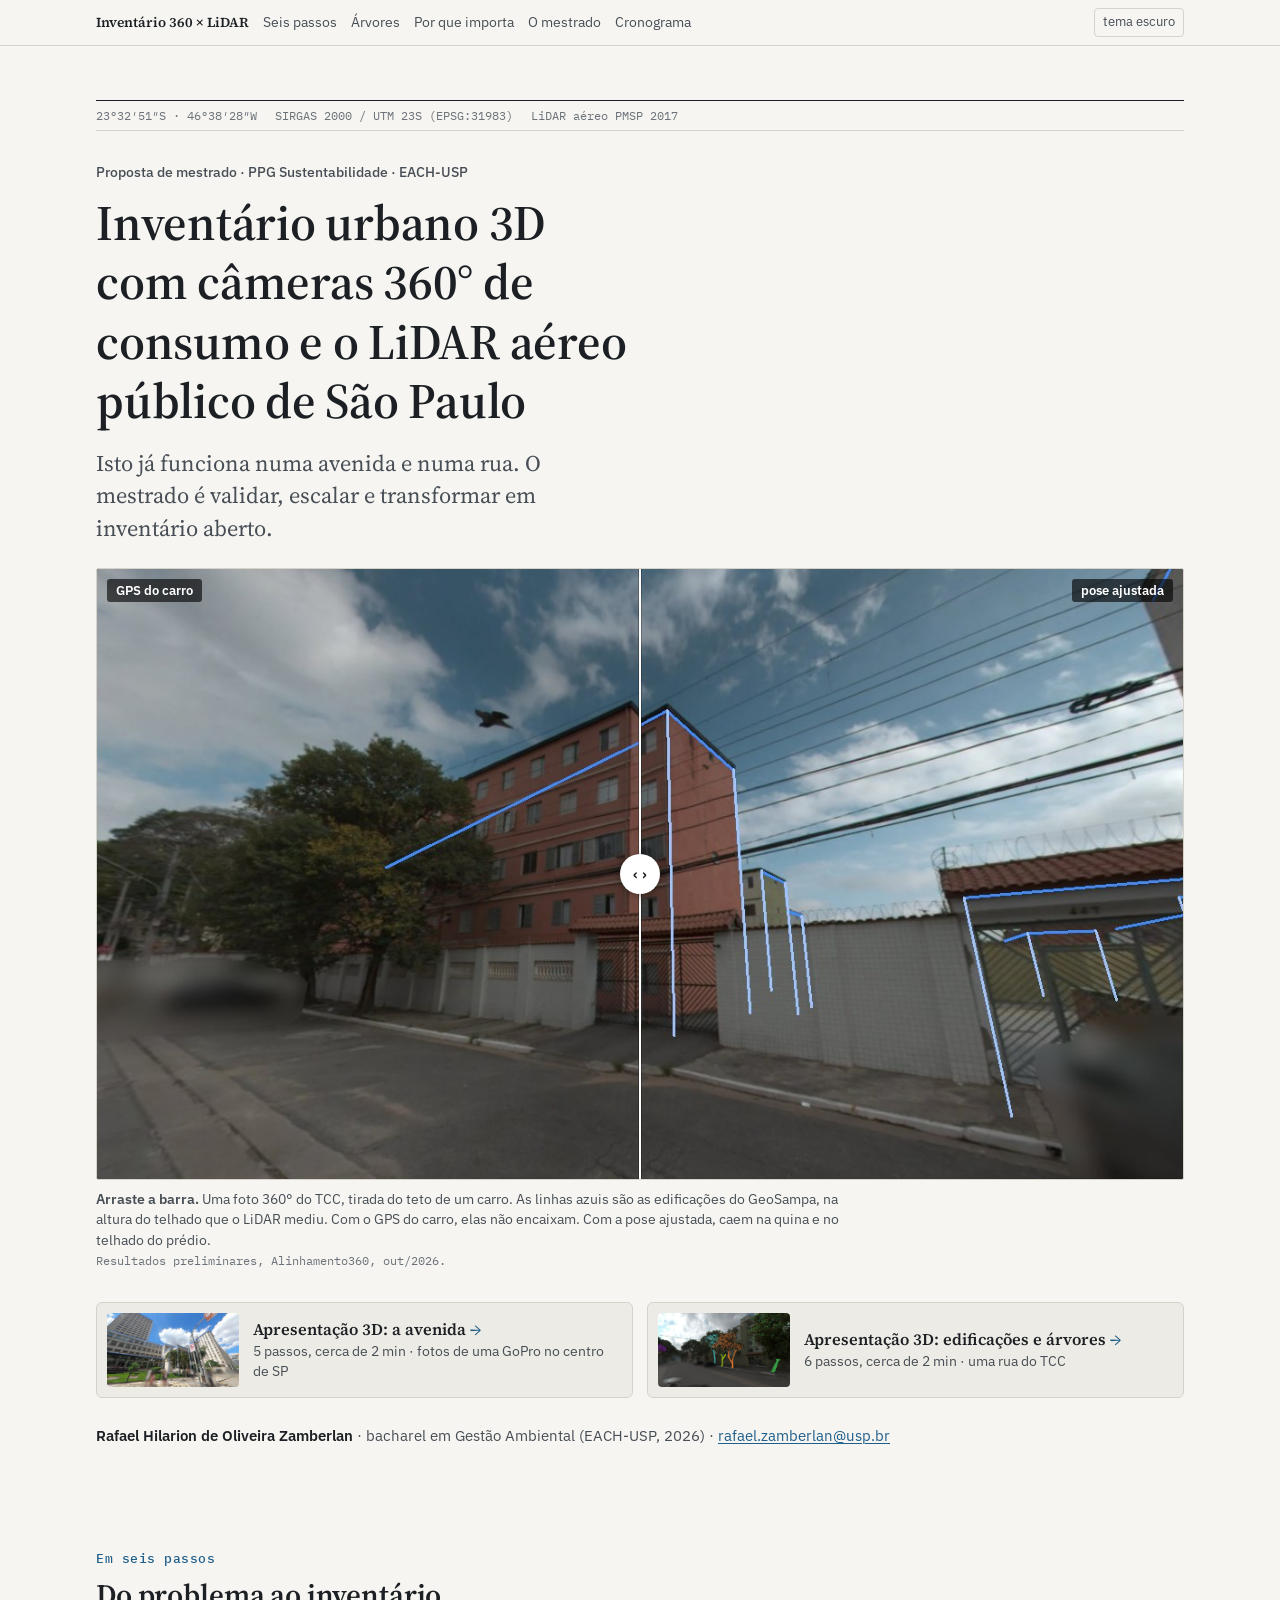
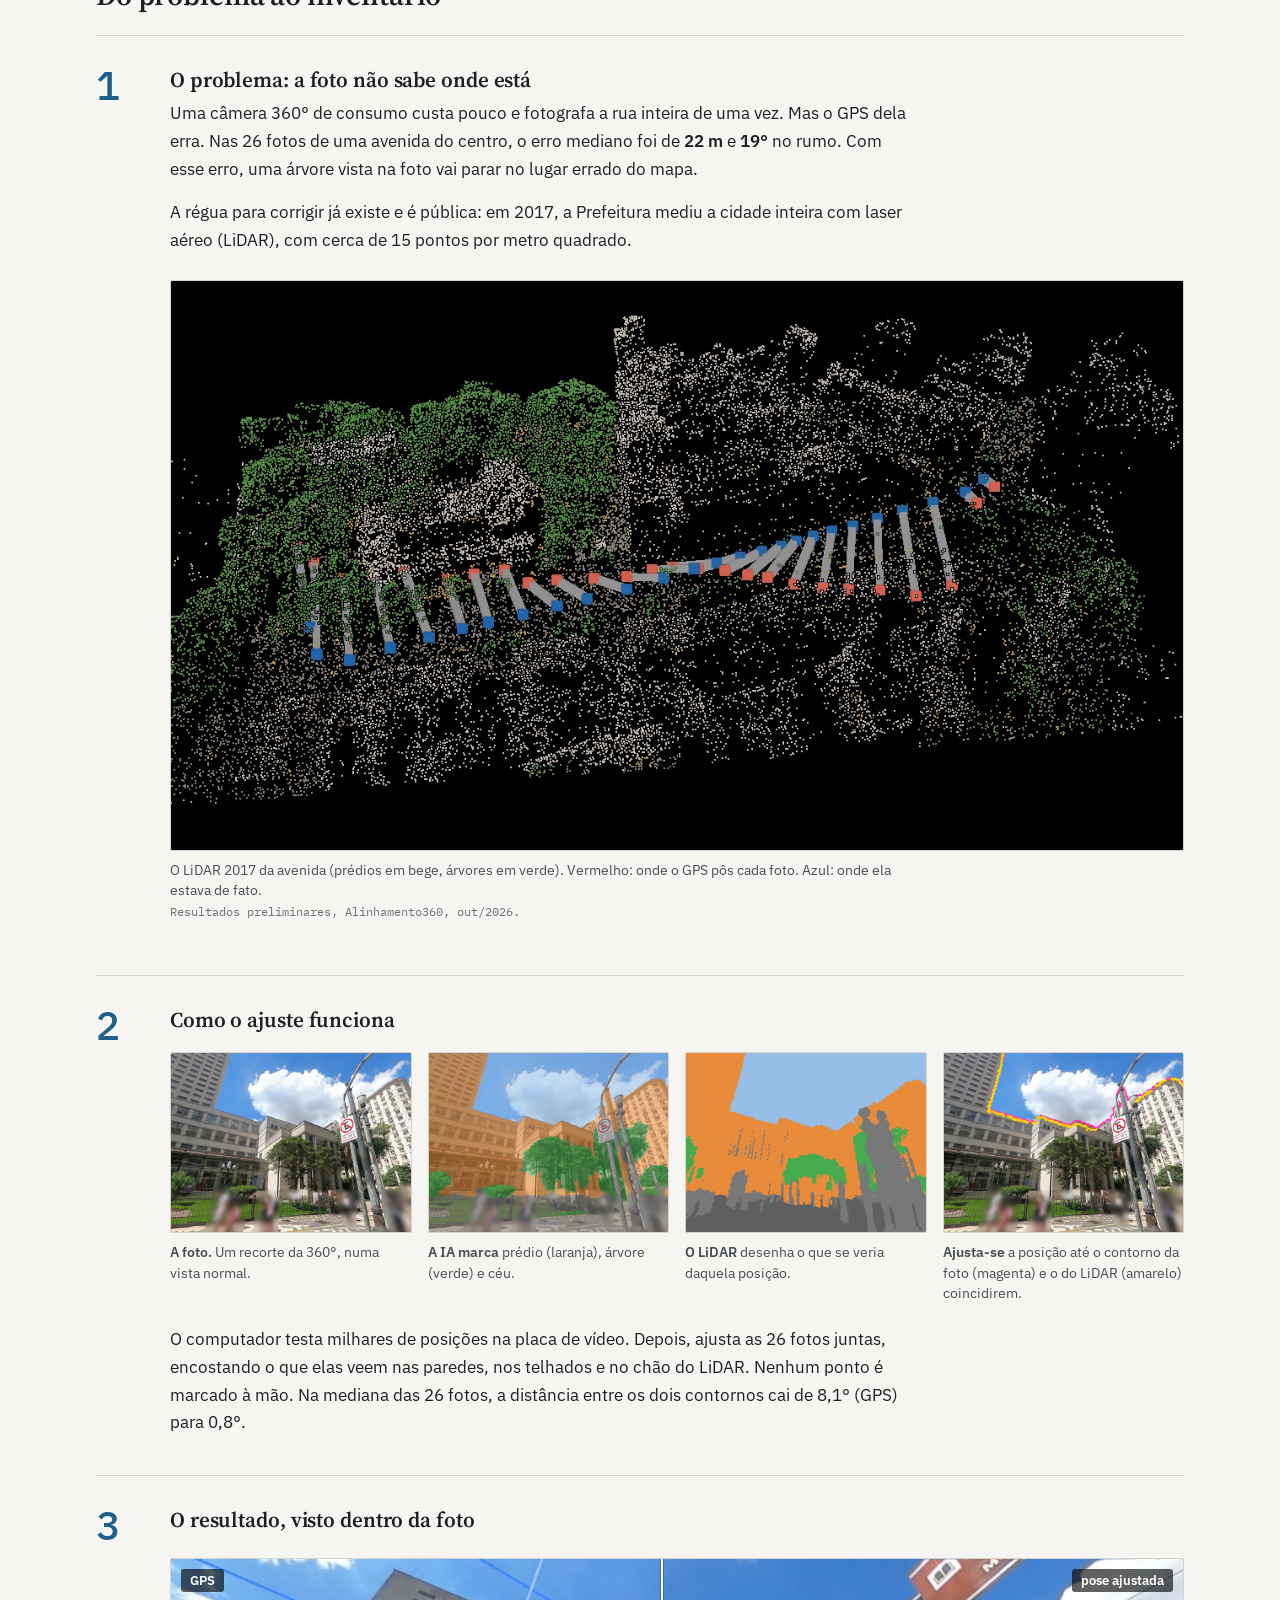
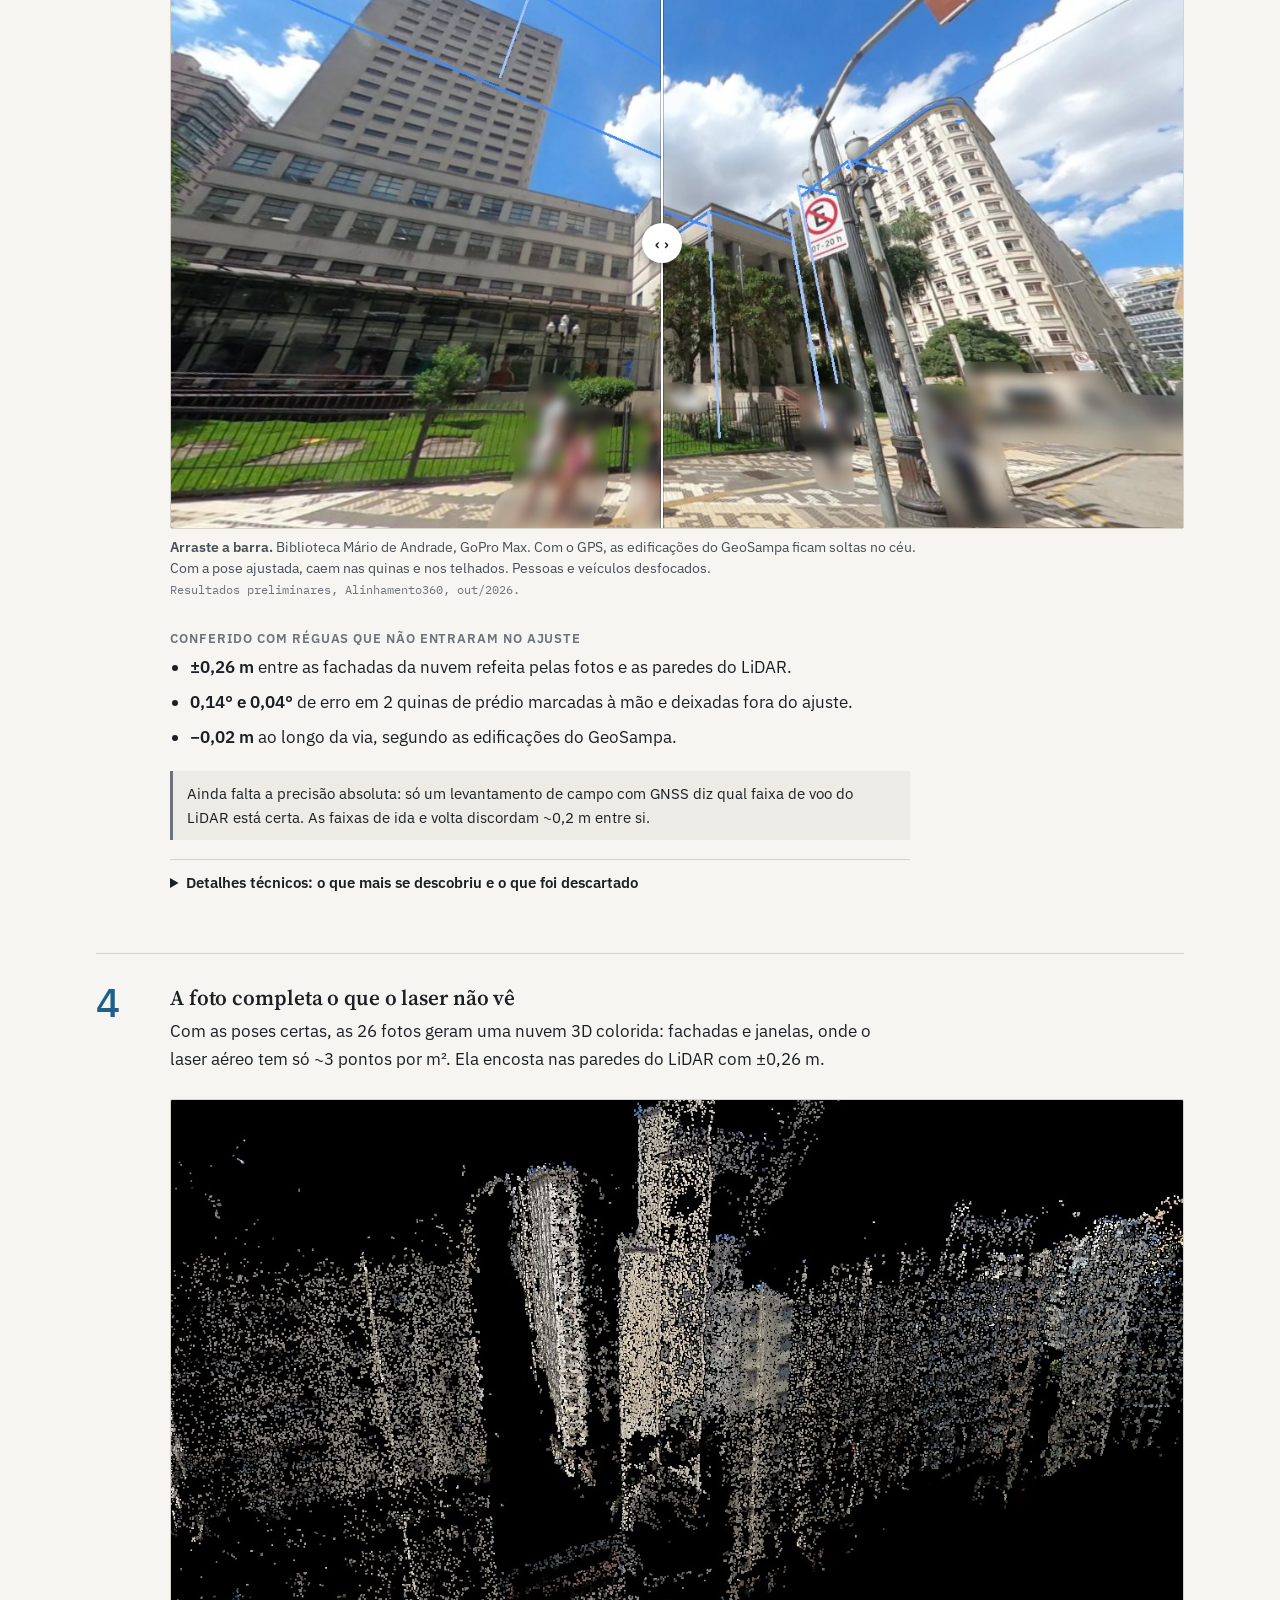
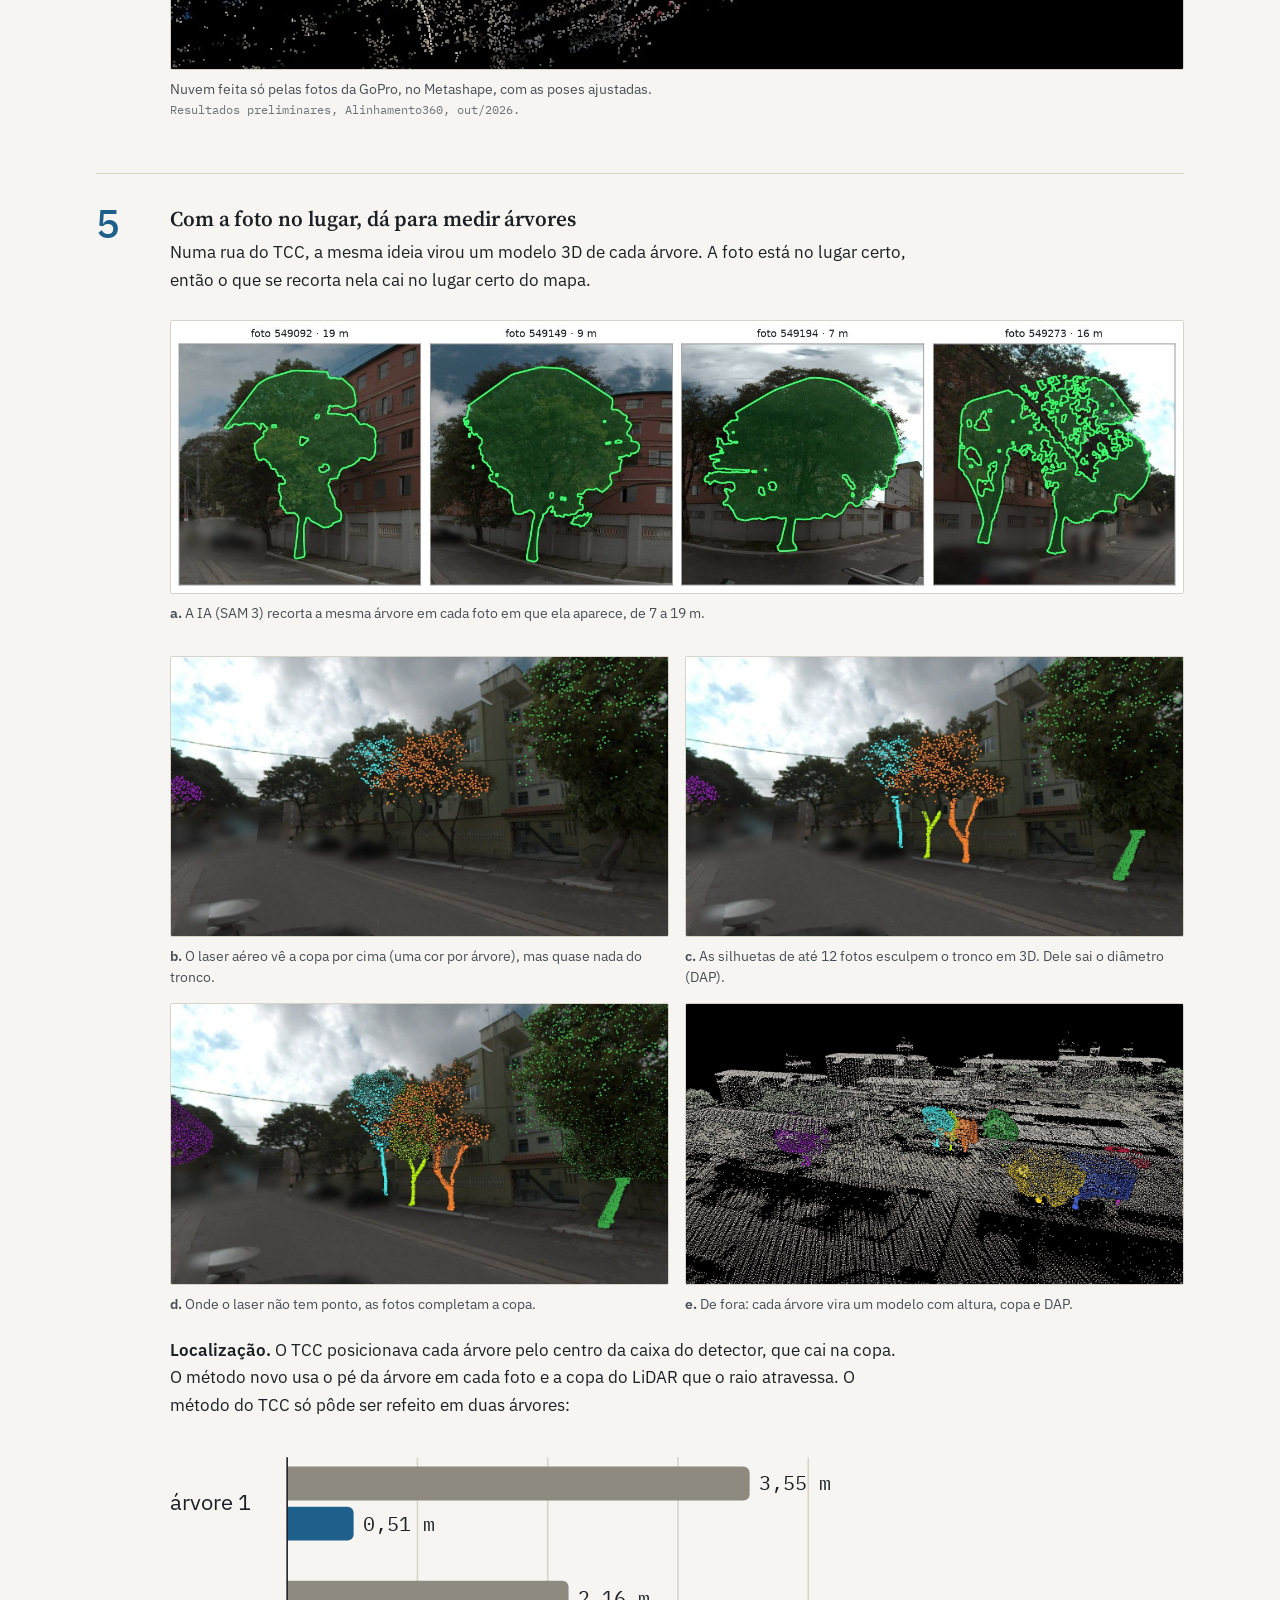
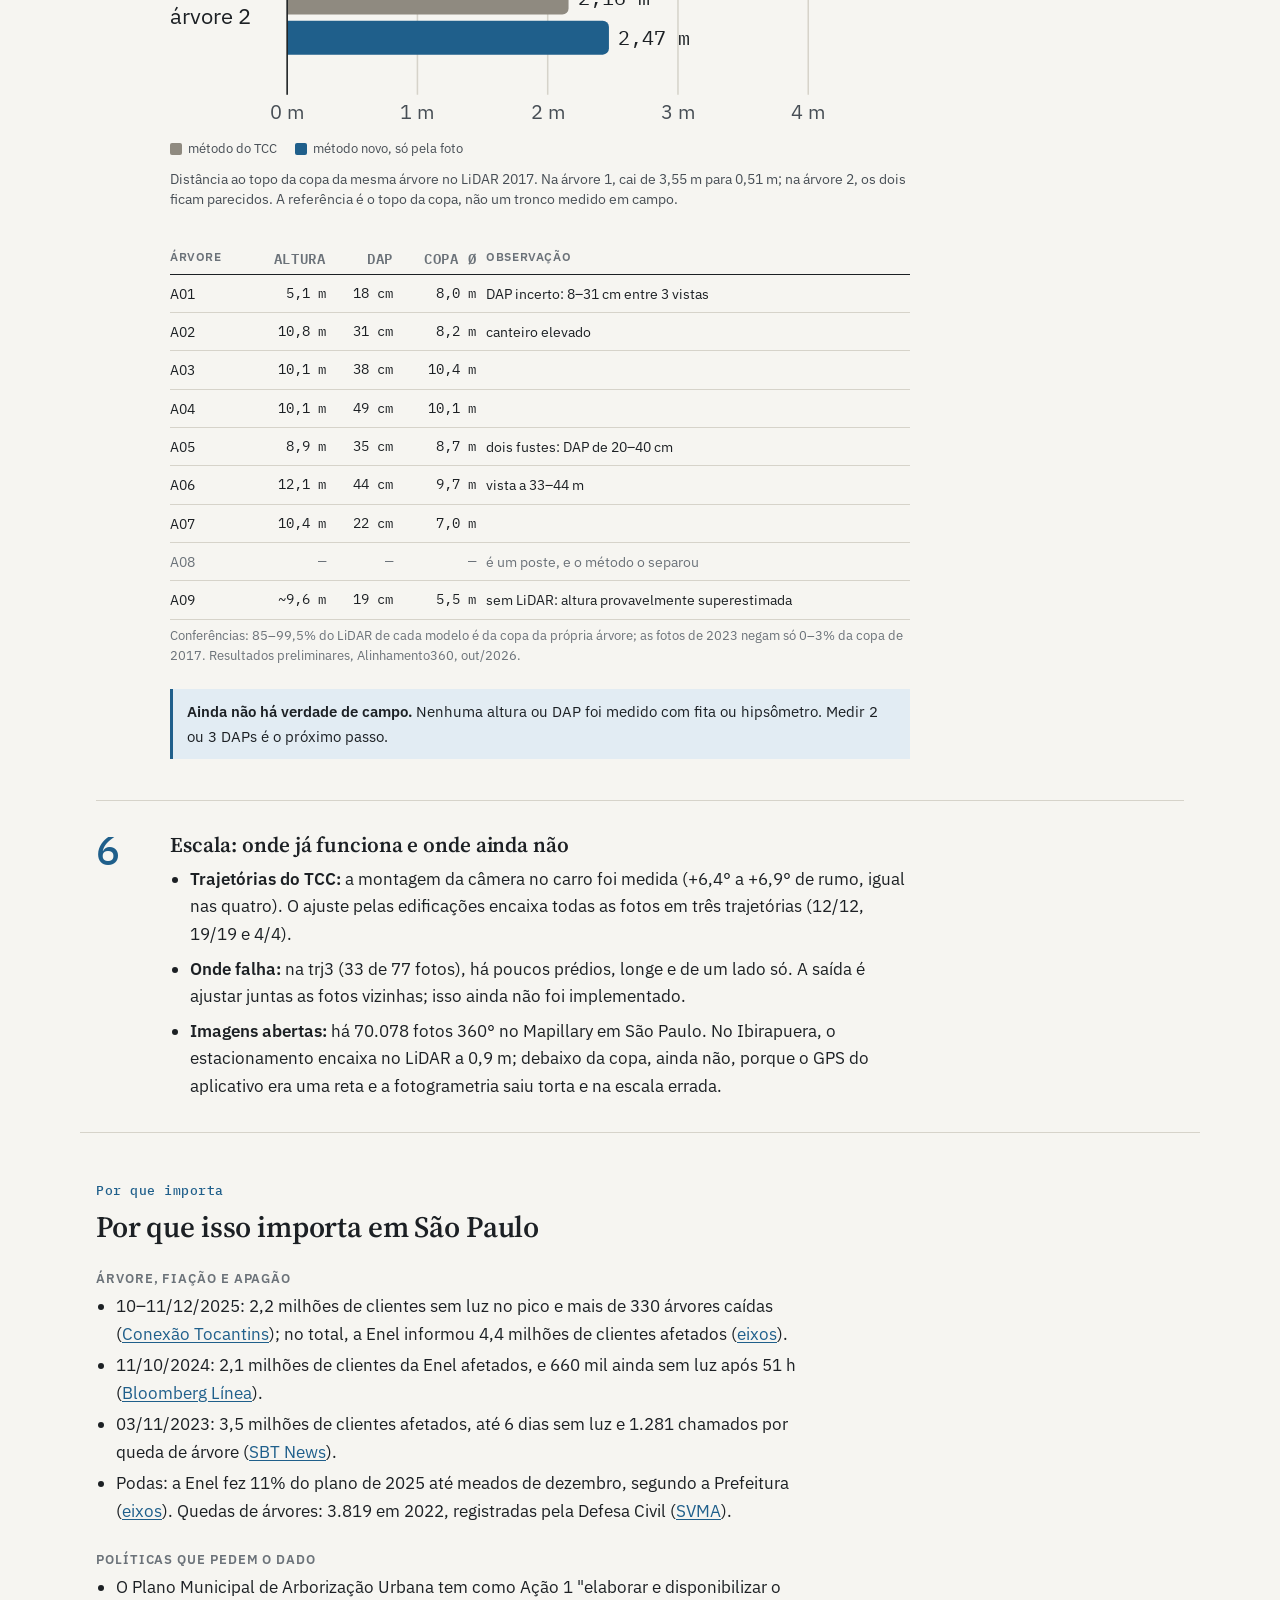
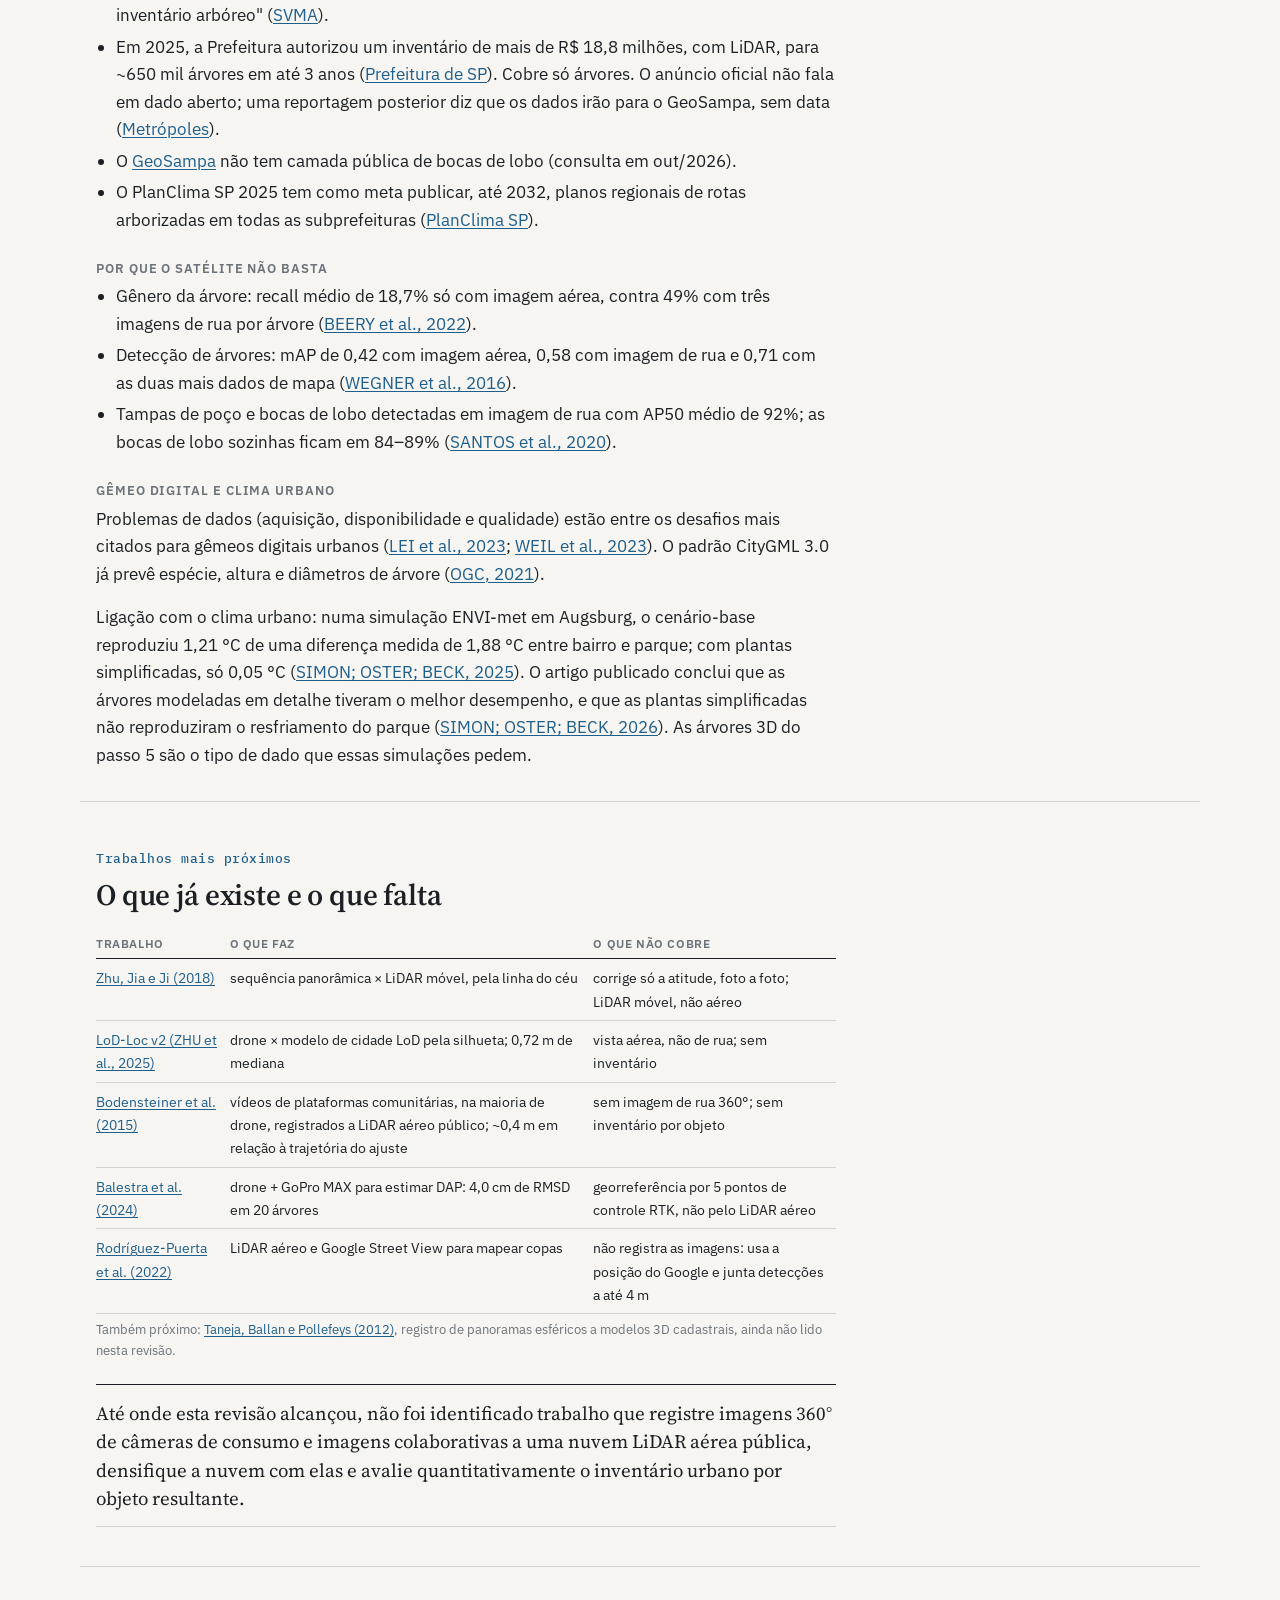
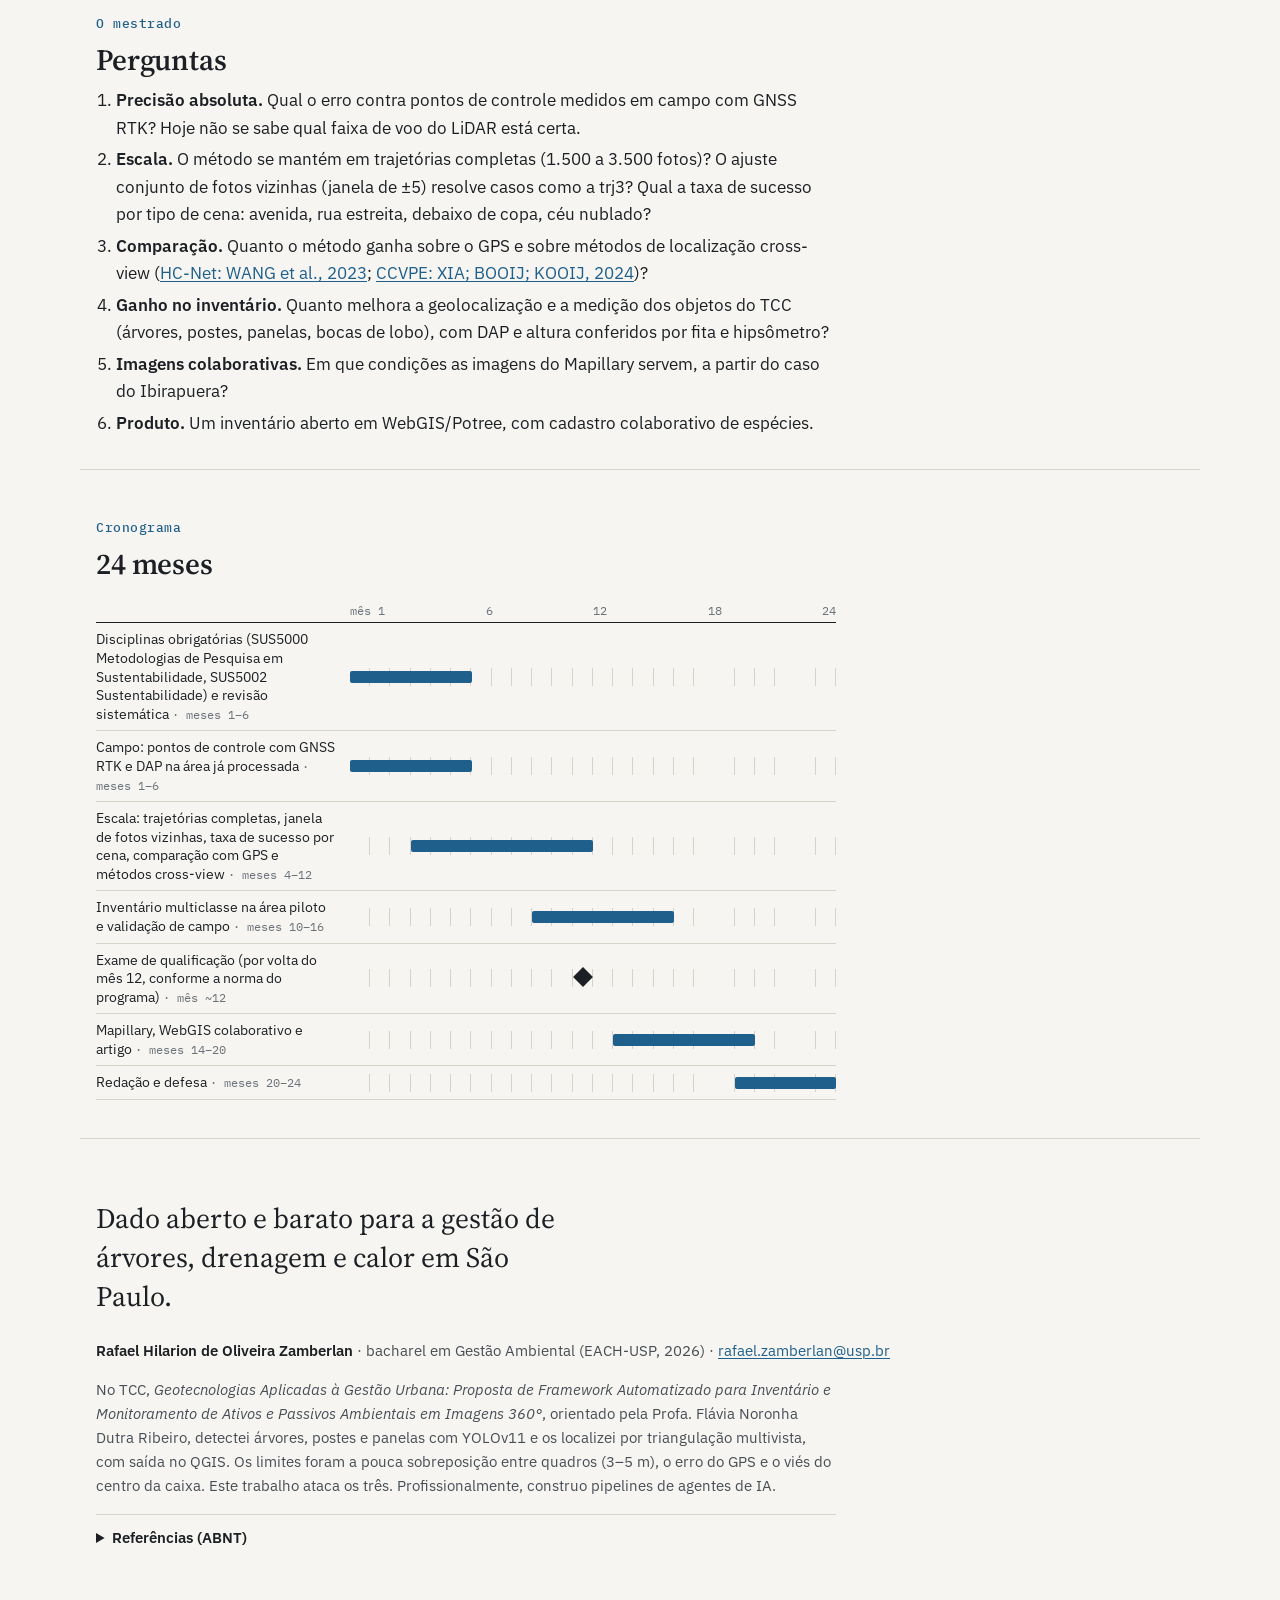
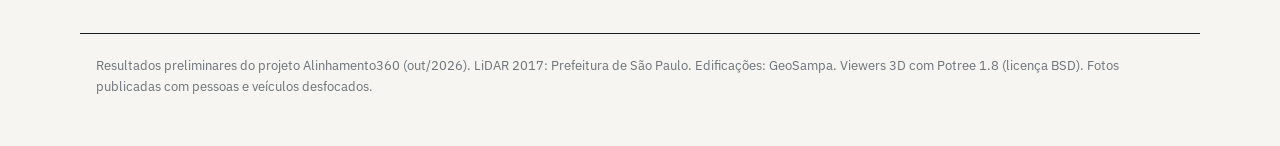
==== commit 08c85d44: "Vira apresentação guiada: seis passos com imagens e passeios 3D dentro das fotos Comparadores arrast" ====
--- a/index.html
+++ b/index.html
@@ -4,11 +4,11 @@
 <meta charset="utf-8">
 <meta name="viewport" content="width=device-width, initial-scale=1">
 <title>Inventário urbano 3D com câmeras 360° e LiDAR aéreo público · proposta de mestrado</title>
-<meta name="description" content="Proposta de mestrado (PPG Sustentabilidade, EACH-USP): registrar imagens 360° de câmeras de consumo ao LiDAR aéreo público de São Paulo para um inventário urbano aberto por objeto. Resultados preliminares com viewers 3D.">
+<meta name="description" content="Proposta de mestrado (PPG Sustentabilidade, EACH-USP): fotos 360° de câmeras de consumo encaixadas no LiDAR aéreo público de São Paulo, para um inventário urbano aberto. Apresentação em seis passos, com resultados preliminares.">
+<link rel="icon" href="data:image/svg+xml,%3Csvg xmlns=%27http://www.w3.org/2000/svg%27 viewBox=%270 0 32 32%27%3E%3Crect width=%2732%27 height=%2732%27 rx=%275%27 fill=%27%231f5f8b%27/%3E%3Cpath d=%27M16 5v22M5 16h22%27 stroke=%27%23fff%27 stroke-width=%272%27/%3E%3Ccircle cx=%2716%27 cy=%2716%27 r=%276.5%27 fill=%27none%27 stroke=%27%23fff%27 stroke-width=%272%27/%3E%3C/svg%3E">
 <link rel="preconnect" href="https://fonts.googleapis.com">
 <link rel="preconnect" href="https://fonts.gstatic.com" crossorigin>
 <link href="https://fonts.googleapis.com/css2?family=IBM+Plex+Mono:wght@400;500&family=IBM+Plex+Sans:ital,wght@0,400;0,500;0,600;1,400&family=Source+Serif+4:opsz,wght@8..60,400;8..60,600&display=swap" rel="stylesheet">
-<link rel="icon" href="data:image/svg+xml,%3Csvg xmlns=%27http://www.w3.org/2000/svg%27 viewBox=%270 0 32 32%27%3E%3Crect width=%2732%27 height=%2732%27 rx=%275%27 fill=%27%231f5f8b%27/%3E%3Cpath d=%27M16 5v22M5 16h22%27 stroke=%27%23fff%27 stroke-width=%272%27/%3E%3Ccircle cx=%2716%27 cy=%2716%27 r=%276.5%27 fill=%27none%27 stroke=%27%23fff%27 stroke-width=%272%27/%3E%3C/svg%3E">
 <link rel="stylesheet" href="estilo.css">
 <script>
   try { const t = localStorage.getItem('tema'); if (t) document.documentElement.dataset.tema = t; } catch (e) {}
@@ -20,12 +20,11 @@
   <div class="dentro">
     <a class="marca" href="#inicio">Inventário 360 × LiDAR</a>
     <nav aria-label="Seções">
-      <a href="#resultados">Resultados</a>
-      <a href="#contexto">Contexto</a>
-      <a href="#lacuna">Lacuna</a>
-      <a href="#perguntas">Perguntas</a>
+      <a href="#passos">Seis passos</a>
+      <a href="#arvores">Árvores</a>
+      <a href="#contexto">Por que importa</a>
+      <a href="#perguntas">O mestrado</a>
       <a href="#cronograma">Cronograma</a>
-      <a href="#referencias">Referências</a>
     </nav>
     <button id="tema" type="button" aria-label="Trocar tema claro e escuro">tema</button>
   </div>
@@ -39,265 +38,209 @@
   </div>
   <p class="chapeu">Proposta de mestrado · PPG Sustentabilidade · EACH-USP</p>
   <h1>Inventário urbano 3D com câmeras 360° de consumo e o LiDAR aéreo público de São Paulo</h1>
-  <p class="tese">Isto já funciona numa avenida e numa trajetória. O mestrado é validar, escalar e transformar em inventário aberto.</p>
+  <p class="tese">Isto já funciona numa avenida e numa rua. O mestrado é validar, escalar e transformar em inventário aberto.</p>
+
+  <figure class="largo destaque-fig">
+    <div class="comparar" data-rotulos="GPS do carro|pose ajustada">
+      <img src="fig/tcc_gps.jpg" alt="Foto 360 com as edificações do GeoSampa desalinhadas, na posição do GPS" width="1200" height="675">
+      <img class="depois" src="fig/tcc_ajustada.jpg" alt="A mesma foto com as edificações do GeoSampa encaixadas nas quinas e no telhado, na pose ajustada" width="1200" height="675">
+    </div>
+    <figcaption><strong>Arraste a barra.</strong> Uma foto 360° do TCC, tirada do teto de um carro. As linhas azuis são as
+      edificações do GeoSampa, na altura do telhado que o LiDAR mediu. Com o GPS do carro, elas não encaixam. Com a pose ajustada,
+      caem na quina e no telhado do prédio. <span class="selo">Resultados preliminares, Alinhamento360, out/2026.</span></figcaption>
+  </figure>
+
+  <div class="tours">
+    <button class="tour" type="button" data-tour="avenida">
+      <img src="fig/av_ajustada.jpg" alt="" width="1200" height="675" loading="lazy">
+      <span><strong>Apresentação 3D: a avenida</strong>5 passos, cerca de 2 min · fotos de uma GoPro no centro de SP</span>
+    </button>
+    <button class="tour" type="button" data-tour="trj2">
+      <img src="fig/arv_tronco.jpg" alt="" width="1200" height="675" loading="lazy">
+      <span><strong>Apresentação 3D: edificações e árvores</strong>6 passos, cerca de 2 min · uma rua do TCC</span>
+    </button>
+  </div>
+
   <p class="autor"><strong>Rafael Hilarion de Oliveira Zamberlan</strong> · bacharel em Gestão Ambiental (EACH-USP, 2026) ·
     <a href="mailto:rafael.zamberlan@usp.br">rafael.zamberlan@usp.br</a></p>
-
-  <div class="indicadores">
-    <div class="indicador"><div class="valor">22 <small>m</small></div>
-      <div class="desc">erro mediano do GPS da GoPro nas 26 fotos do bloco da avenida (6 a 42 m), corrigido pelo LiDAR</div></div>
-    <div class="indicador"><div class="valor">±0,26 <small>m</small></div>
-      <div class="desc">resíduo das fachadas da nuvem refeita com as poses ajustadas, sem nenhum ponto marcado à mão</div></div>
-    <div class="indicador"><div class="valor">8 <small>árvores</small></div>
-      <div class="desc">com modelo 3D na trajetória trj2: altura, DAP e copa (o 9º objeto era um poste, e o método o separou)</div></div>
-    <div class="indicador"><div class="valor">70.078</div>
-      <div class="desc">fotos 360° abertas no Mapillary em São Paulo, em 930 sequências (levantamento próprio)</div></div>
-  </div>
-  <p class="selo">Resultados preliminares, Alinhamento360, out/2026.</p>
-
-  <div class="duas" style="margin-top:2.4rem">
-    <div>
-      <h4>Do TCC ao mestrado</h4>
-      <p>No TCC, <em>Geotecnologias Aplicadas à Gestão Urbana: Proposta de Framework Automatizado para Inventário e
-        Monitoramento de Ativos e Passivos Ambientais em Imagens 360°</em>, orientado pela Profa. Flávia Noronha Dutra Ribeiro,
-        detectei árvores, postes e panelas com YOLOv11 e localizei cada objeto por correspondência de feições e triangulação
-        multivista, com saída vetorial no QGIS.</p>
-      <p>Três limites apareceram: pouca sobreposição entre quadros (3 a 5 m), o erro do GPS da trajetória e o viés do centro da
-        caixa delimitadora. Profissionalmente, construo pipelines de agentes de IA.</p>
-    </div>
-    <div>
-      <h4>A ideia</h4>
-      <svg viewBox="0 0 420 250" role="img" aria-labelledby="tri-t">
-        <title id="tri-t">Triângulo qualidade, quantidade e precisão, com o que resolve cada vértice</title>
-        <polygon points="210,30 60,210 360,210" style="fill:none;stroke:var(--tinta);stroke-width:1.2"/>
-        <circle cx="210" cy="30" r="5" style="fill:var(--destaque)"/><circle cx="60" cy="210" r="5" style="fill:var(--destaque)"/><circle cx="360" cy="210" r="5" style="fill:var(--destaque)"/>
-        <text x="210" y="16" text-anchor="middle" font-weight="600" style="fill:var(--tinta)" font-size="14">Precisão</text>
-        <text x="210" y="56" text-anchor="middle" style="fill:var(--tinta2)" font-size="11.5">pose registrada ao LiDAR aéreo público</text>
-        <text x="60" y="232" text-anchor="middle" font-weight="600" style="fill:var(--tinta)" font-size="14">Quantidade</text>
-        <text x="60" y="247" text-anchor="middle" style="fill:var(--tinta2)" font-size="11.5">Mapillary + GoPro Max</text>
-        <text x="360" y="232" text-anchor="middle" font-weight="600" style="fill:var(--tinta)" font-size="14">Qualidade</text>
-        <text x="360" y="247" text-anchor="middle" style="fill:var(--tinta2)" font-size="11.5">segmentação + densificação</text>
-      </svg>
-      <p style="font-size:.92rem;color:var(--tinta2);margin-top:.6rem">No TCC ficou claro que é difícil ter qualidade, quantidade e precisão ao mesmo tempo. A <strong>precisão</strong> vem de registrar a pose de cada imagem 360° com o LiDAR aéreo da Prefeitura como gabarito. A <strong>quantidade</strong>, das imagens abertas do Mapillary e de câmeras de consumo. A <strong>qualidade</strong>, da segmentação atual (SAM, GroundingDINO, SegFormer) e da densificação da nuvem pelas fotos, onde o laser aéreo vê pouco: cerca de 3 pontos/m² na fachada.</p>
-    </div>
-  </div>
-  <p class="hipotese"><strong>Hipótese.</strong> Uma câmera 360° de consumo, registrada ao LiDAR aéreo público, permite um inventário
-    urbano por objeto preciso e barato, sem GNSS/INS de alto custo.</p>
-  <p style="max-width:740px">Produto final: um inventário urbano aberto, colaborativo e evolutivo, num WebGIS com Potree. Ele reúne
-    árvores com altura, DAP e copa 3D, postes, fiação e bocas de lobo. O público pode confirmar a espécie de cada árvore.</p>
-</section>
-
-<!-- ======================================================= RESULTADOS -->
-<section class="secao" id="resultados">
-  <div class="rotulo-secao">3 · Resultados preliminares</div>
-  <h2>O que já funciona</h2>
-  <p class="coluna">Quatro frentes, com dados reais de São Paulo e o LiDAR aéreo de 2017 como referência. Cada resultado é conferido por réguas que não entraram no ajuste. Onde não há verdade de campo, isso está dito.</p>
-
-  <!-- 3a -->
-  <h3 id="avenida">3a. GoPro Max numa avenida do centro (49 fotos)</h3>
-  <div class="coluna">
-    <p><strong>Foto única, estratégia C.</strong> O LiDAR vira um modelo de superfície (MDS) de 0,5 m. Por ray casting na GPU, o MDS
-      gera uma foto sintética de cada pose candidata. O contorno prédio × céu dessa foto é comparado com o da semântica da foto
-      real (SegFormer). Resultado: <strong>43 de 49 fotos</strong> confirmadas por critérios independentes.</p>
-    <p><strong>Viés lateral de ~0,9 m: causa achada.</strong> O MDS "incha" os prédios 0,65 a 0,80 m além das paredes. Como o carro
-      anda perto de um lado da rua, o prédio mais próximo domina o custo e empurra a câmera.</p>
-    <p><strong>Um erro dentro do próprio LiDAR 2017.</strong> As faixas de voo de ida e de volta estão deslocadas ~0,2 m para a
-      direita do próprio voo: assinatura de erro de montagem do sensor. O ajuste de faixas tirou cerca de metade dos ~0,3 m que
-      sobravam entre telhados e paredes.</p>
-    <p><strong>Ajuste em bloco com o LiDAR como gabarito.</strong> As poses das 26 fotos do bloco da avenida e os pontos de ligação se ajustam juntos ao chão, aos telhados e às paredes do LiDAR. A medida do contorno entra no ajuste e amarra a posição ao longo da via, sem nenhum ponto marcado à mão.</p>
-  </div>
-
-  <figure class="largo">
-    <a href="fig/contornos.jpg"><img src="fig/contornos.jpg" alt="Foto 360 da avenida com dois contornos prédio-céu: o da foto e o do MDS. Antes, com o GPS, os contornos se desencontram; depois do ajuste, coincidem." loading="lazy" width="1834" height="1184"></a>
-    <figcaption>Em cima, a foto sintética do MDS. Embaixo, a foto real com o contorno prédio × céu da foto (magenta) e o do MDS (amarelo): antes, com o GPS da GoPro, a 8,1° um do outro; depois do ajuste, a 1,6°. A foto mostrada tem o custo antes mais próximo da mediana das 26, não é a melhor. Nas 26, a mediana cai de 8,1° para 0,8°, e todas melhoram. Rostos e veículos desfocados.
-      <span class="selo">Resultados preliminares, Alinhamento360, out/2026.</span></figcaption>
-  </figure>
-
-  <div class="viewer largo" data-viewer="avenida">
-    <img class="previa" src="fig/previa_avenida.jpg" alt="Prévia do viewer 3D da avenida" loading="lazy">
-    <div class="legenda-previa">Avenida: LiDAR 2017 por classe, nuvem refeita pelas fotos ajustadas e as câmeras (GPS × pose ajustada)</div>
-    <button class="abrir" type="button">Explorar em 3D</button>
-  </div>
-  <div class="viewer-rodape largo"><span>Vermelho: posição do GPS. Azul: pose ajustada. Liga e desliga as classes do LiDAR no painel.</span>
-    <a href="potree/viewer.html?v=avenida" target="_blank" rel="noopener">abrir em tela cheia</a></div>
-
-  <h4 style="margin-top:2.4rem">Réguas independentes (versão automática, sem ponto manual)</h4>
-  <p class="coluna" style="font-size:.95rem">Cada conjunto de poses foi conferido refazendo a nuvem densa no Metashape e medindo-a
-    contra o LiDAR.</p>
-  <div class="tabela coluna">
-    <table>
-      <thead><tr><th>Régua</th><th>Como se mede</th><th class="n">Resultado</th></tr></thead>
-      <tbody>
-        <tr><td>Fachadas</td><td>corte da nuvem das fotos contra a parede do LiDAR</td><td class="n">±0,26 m</td></tr>
-        <tr><td>Prumo das fachadas</td><td>inclinação da fachada da nuvem, lado norte / sul</td><td class="n">−0,15° / −0,19°</td></tr>
-        <tr><td>Pontos de controle</td><td>2 quinas de prédio numa foto, a 41–50 m, fora do ajuste</td><td class="n">0,14° / 0,04°</td></tr>
-        <tr><td>Linhas do GeoSampa</td><td>quanto as edificações pedem ao longo da via</td><td class="n">−0,02 m</td></tr>
-      </tbody>
-      <caption>A régua de prumo não distingue diferenças abaixo de ~0,2°. Só há 2 pontos de controle, na mesma foto. A posição
-        absoluta depende de qual faixa do LiDAR está certa, e isso só um levantamento de campo diz.</caption>
-    </table>
-  </div>
-
-  <figure class="largo">
-    <div class="duas-fig">
-      <svg id="faixas-esquema" viewBox="0 0 480 330" role="img" aria-label="Esquema, vista de cima: a faixa voada para leste põe a parede ao sul e a voada para oeste põe a parede ao norte, cada uma à direita do próprio voo"></svg>
-      <svg id="faixas-dados" viewBox="0 0 480 330" role="img" aria-label="Deslocamento para a direita do voo nas 9 faixas: de 0,06 a 0,36 m, média de 0,21 m"></svg>
-    </div>
-    <figcaption>No esquema (vista de cima, escala exagerada), cada faixa põe a parede ~0,2 m à direita do próprio voo, e a mesma
-      parede aparece em duas cópias. Qual delas está certa em absoluto não se sabe. No gráfico, o deslocamento transversal medido
-      pelo chão (intensidade do laser) em cada uma das 9 faixas da área: todas saem para a direita do voo.
-      <span class="selo">Resultados preliminares, Alinhamento360, out/2026.</span></figcaption>
-  </figure>
-
-  <details class="descartados coluna">
-    <summary>Testado e descartado (prova de método)</summary>
-    <dl>
-      <dt>ICP contra o LiDAR aéreo</dt><dd>Desliza a nuvem pelas paredes; no COLMAP, baixou as câmeras 1,32 m.</dd>
-      <dt>Erosão bruta do MDS</dt><dd>Tira o viés lateral, mas devolve ruído e apaga detalhes.</dd>
-      <dt>Similaridade de 7 parâmetros</dt><dd>Os telhados ruidosos tombam o bloco ~0,17°.</dd>
-      <dt>Correção suave pela nuvem densa</dt><dd>Mexer nas câmeras sem olhar as fotos quebra a geometria: a dispersão das fachadas sobe para ±0,39–0,42 m.</dd>
-      <dt>Pintura da via × intensidade do laser</dt><dd>Correlação de 0,1–0,25, com segundo pico quase igual; a pintura mudou desde 2017.</dd>
-      <dt>Postes como pontos de controle automáticos</dt><dd>O LiDAR aéreo tem só ~10 postes utilizáveis perto das fotos.</dd>
-      <dt>Linhas do GeoSampa foto a foto</dt><dd>A nuvem perde metade dos pontos e as fachadas vão para ±0,46–0,81 m.</dd>
-      <dt>Pontos homólogos próprios</dt><dd>Empatam com o Metashape (fachadas a ±0,24–0,27 m), sem melhorar a posição ao longo da via.</dd>
-      <dt>Contorno com σ de 0,15 m</dt><dd>Passa do ponto: os pontos de controle e as paredes de conferência pioram.</dd>
-    </dl>
-  </details>
-
-  <!-- 3b -->
-  <h3 id="tcc">3b. Trajetórias do TCC (câmera Ladybug)</h3>
-  <div class="coluna">
-    <p><strong>Montagem da câmera medida.</strong> O rumo da Ladybug estava deslocado por montagem no carro. O desvio é o mesmo nas
-      quatro trajetórias: +6,4° a +6,9°.</p>
-    <p><strong>Atitude medida (modo 5).</strong> Na trj2, o contorno prédio × céu cai de 1,41° para 1,00°, melhorando nas 12 fotos.</p>
-    <p><strong>Ajuste pelas edificações do GeoSampa (modo 9).</strong> As arestas da camada de edificações viram linhas na foto, e a
-      pose se ajusta a elas.</p>
-  </div>
-  <div class="tabela coluna">
-    <table>
-      <thead><tr><th>Trajetória</th><th class="n">Fotos ajustadas</th><th class="n">Amostras casadas</th><th>Situação</th></tr></thead>
-      <tbody>
-        <tr><td>trj2</td><td class="n">12/12</td><td class="n">38%</td><td>ajusta</td></tr>
-        <tr><td>trj4</td><td class="n">19/19</td><td class="n">36%</td><td>ajusta</td></tr>
-        <tr><td>trj5</td><td class="n">4/4</td><td class="n">19%</td><td>ajusta pouco: a camada de 2004 está desatualizada ali</td></tr>
-        <tr class="fraco"><td>trj3</td><td class="n">33/77</td><td class="n">18%</td><td>não confiável</td></tr>
-      </tbody>
-    </table>
-  </div>
-  <div class="coluna">
-    <p><strong>Por que a trj3 falha.</strong> Ali a foto sozinha não determina a pose: as arestas que casam são poucas, longe (60 m na mediana) e caem num cone só. Um metro de deslocamento mexe as amostras só 0,03–0,04°, abaixo do ruído das linhas (~0,1°). A saída diagnosticada é ajustar juntas as fotos vizinhas, numa janela de ±5; a estimativa é de o erro cair de ~1 m para ~0,1–0,3 m por foto. Isso ainda não foi implementado.</p>
-    <p class="nota aviso">Nas quatro trajetórias, o ajuste por linhas melhora o custo das linhas, mas piora um pouco o contorno
-      (trj2: 1,00° → 1,25°). Ainda não há árbitro independente entre os dois modos. Pontos medidos em campo resolvem isso.</p>
-  </div>
-
-  <!-- 3c -->
-  <h3 id="arvores">3c. Árvores 3D (trajetória trj2)</h3>
-  <ol class="passos">
-    <li><strong>Detecção</strong>YOLO11m do TCC</li>
-    <li><strong>Máscara</strong>SAM 2.1; tronco por GroundingDINO</li>
-    <li><strong>Localização</strong>raio da foto até a copa do LiDAR</li>
-    <li><strong>Modelo 3D</strong>SAM 3 em todas as fotos, escultura pelo vazio, casco por silhueta</li>
-    <li><strong>Medidas</strong>altura, DAP, copa</li>
-  </ol>
-  <div class="coluna">
-    <p><strong>Localização.</strong> O TCC localizava cada árvore pelo centro da caixa do YOLO, que cai na copa. O método novo usa a
-      direção do pé da árvore em cada foto e a distância da copa do LiDAR que o raio atravessa, num ajuste único com todas as fotos.
-      O método do TCC só pôde ser refeito em duas árvores, as que têm duas ou mais caixas do YOLO.</p>
-  </div>
-  <figure class="coluna">
-    <div class="grafico" id="grafico-localizacao" role="img" aria-label="Distância até o topo da copa no LiDAR: árvore 1, TCC 3,55 m e método novo 0,51 m; árvore 2, TCC 2,16 m e método novo 2,47 m"></div>
-    <div class="legenda"><span><i style="background:var(--barra-neutra)"></i>método do TCC (centro da caixa)</span>
-      <span><i style="background:var(--destaque)"></i>método novo, só pela foto</span></div>
-    <figcaption>Distância de cada posição ao topo da copa da mesma árvore no LiDAR 2017. Na árvore 1, o erro cai de 3,55 m para
-      0,51 m. Na árvore 2, os dois ficam parecidos. A referência é o topo da copa, que não fica exatamente sobre o tronco. Ainda não
-      há tronco medido em campo.
-      <span class="selo">Resultados preliminares, Alinhamento360, out/2026.</span></figcaption>
-  </figure>
-
-  <div class="tabela coluna">
-    <table>
-      <thead><tr><th>Árvore</th><th class="n">Altura</th><th class="n">DAP</th><th class="n">Copa Ø</th><th>Observação</th></tr></thead>
-      <tbody>
-        <tr><td>A01</td><td class="n">5,1 m</td><td class="n">18 cm</td><td class="n">8,0 m</td><td>DAP incerto: 8–31 cm entre 3 vistas</td></tr>
-        <tr><td>A02</td><td class="n">10,8 m</td><td class="n">31 cm</td><td class="n">8,2 m</td><td>canteiro elevado (+0,66 m)</td></tr>
-        <tr><td>A03</td><td class="n">10,1 m</td><td class="n">38 cm</td><td class="n">10,4 m</td><td>12 de 12 fotos</td></tr>
-        <tr><td>A04</td><td class="n">10,1 m</td><td class="n">49 cm</td><td class="n">10,1 m</td><td></td></tr>
-        <tr><td>A05</td><td class="n">8,9 m</td><td class="n">35 cm</td><td class="n">8,7 m</td><td>dois fustes: DAP de 20–40 cm entre vistas</td></tr>
-        <tr><td>A06</td><td class="n">12,1 m</td><td class="n">44 cm</td><td class="n">9,7 m</td><td>vista a 33–44 m</td></tr>
-        <tr><td>A07</td><td class="n">10,4 m</td><td class="n">22 cm</td><td class="n">7,0 m</td><td>11 máscaras do tronco: 21–25 cm</td></tr>
-        <tr class="fraco"><td>A08</td><td class="n">—</td><td class="n">—</td><td class="n">—</td><td>é um poste: o SAM 3 não acha árvore</td></tr>
-        <tr><td>A09</td><td class="n">~9,6 m</td><td class="n">19 cm</td><td class="n">5,5 m</td><td>sem LiDAR: altura só pelo casco, provavelmente superestimada</td></tr>
-      </tbody>
-      <caption>Altura e copa a partir do pé medido nas fotos. Resultados preliminares, Alinhamento360, out/2026.</caption>
-    </table>
-  </div>
-
-  <div class="coluna">
-    <h4>Conferências</h4>
-    <ul>
-      <li>De 85% a 99,5% do LiDAR de cada modelo pertence à copa da própria árvore.</li>
-      <li>As fotos de 2023 negam só 0–3% da copa de 2017: nenhuma árvore com LiDAR sumiu ou foi podada forte.</li>
-      <li>O tronco por silhueta casa melhor com as máscaras que o cilindro antigo (IoU mediano por árvore, tabela abaixo).</li>
-      <li>As poses refinadas por pontos homólogos entre as panorâmicas levam o erro entre fotos de 0,37° para 0,06°.</li>
-    </ul>
-  </div>
-  <div class="tabela coluna">
-    <table>
-      <thead><tr><th>IoU do tronco</th><th class="n">A02</th><th class="n">A03</th><th class="n">A04</th><th class="n">A05</th><th class="n">A06</th><th class="n">A07</th><th class="n">A09</th></tr></thead>
-      <tbody>
-        <tr><td>silhueta</td><td class="n">0,72</td><td class="n">0,54</td><td class="n">0,71</td><td class="n">0,65</td><td class="n">0,60</td><td class="n">0,58</td><td class="n">0,67</td></tr>
-        <tr class="fraco"><td>cilindro</td><td class="n">0,40</td><td class="n">0,56</td><td class="n">0,40</td><td class="n">0,22</td><td class="n">0,36</td><td class="n">0,49</td><td class="n">0,13</td></tr>
-      </tbody>
-      <caption>No A03, reto e liso, os dois empatam. Com todas as fotos tiradas da rua, o casco fica espesso na direção perpendicular a ela; por isso o DAP vem da largura da máscara.</caption>
-    </table>
-  </div>
-  <p class="nota coluna"><strong>Ainda não há verdade de campo.</strong> Nenhuma altura ou DAP foi medido com fita ou hipsômetro.
-    O próximo passo é medir 2 ou 3 DAPs (A02 e A07, coerentes em 11–12 vistas; A05, espalhado) e a altura do A09, que não tem LiDAR.</p>
-
-  <figure class="largo">
-    <a href="fig/arvore_A03.jpg"><img src="fig/arvore_A03.jpg" alt="Seis fotos da árvore A03 com a máscara do SAM 3 em verde, e o modelo 3D de frente e de cima: copa do LiDAR, casco pelas fotos e tronco" loading="lazy" width="1764" height="1036"></a>
-    <figcaption>A03: a máscara do SAM 3 em 6 das 12 fotos que enxergam a árvore (7 a 19 m) e o modelo 3D que sai delas. Verde:
-      pontos do LiDAR 2017 da copa. Azul: casco pelas fotos, onde o laser não tem ponto. Marrom: tronco por silhueta. Pessoas e
-      veículos desfocados.
-      <span class="selo">Resultados preliminares, Alinhamento360, out/2026.</span></figcaption>
-  </figure>
-
-  <div class="viewer largo" data-viewer="arvores">
-    <img class="previa" src="fig/previa_arvores.jpg" alt="Prévia do viewer 3D das árvores" loading="lazy">
-    <div class="legenda-previa">Trajetória trj2: modelo 3D de cada árvore (A01–A09) sobre o LiDAR 2017</div>
-    <button class="abrir" type="button">Explorar em 3D</button>
-  </div>
-  <div class="viewer-rodape largo"><span>Verde: LiDAR da copa. Azul: casco pelas fotos. Marrom: tronco.</span>
-    <a href="potree/viewer.html?v=arvores" target="_blank" rel="noopener">abrir em tela cheia</a></div>
-
-  <div class="coluna" style="margin-top:2rem">
-    <p><strong>Densificação pelas fotos.</strong> Com as poses ajustadas, o Metashape alinhou as 12 fotos da trj2 em 2,39 M pontos, com o chão a +0,06 m do LiDAR. A densidade é baixa (2,5–3% dos pixels válidos), por causa da costura da panorâmica da Ladybug. No A03, a nuvem só pelas fotos passou de 3.068 para 6.277 pontos com as poses refinadas: tronco denso, copa esparsa.</p>
-  </div>
-  <div class="viewer largo" data-viewer="trj2">
-    <img class="previa" src="fig/previa_trj2.jpg" alt="Prévia do viewer 3D da nuvem das fotos da trj2" loading="lazy">
-    <div class="legenda-previa">Trajetória trj2: nuvem refeita pelas 12 fotos, com o LiDAR 2017 opcional</div>
-    <button class="abrir" type="button">Explorar em 3D</button>
-  </div>
-  <div class="viewer-rodape largo"><span>Ligue o LiDAR 2017 no painel para comparar.</span>
-    <a href="potree/viewer.html?v=trj2" target="_blank" rel="noopener">abrir em tela cheia</a></div>
-
-  <!-- 3d -->
-  <h3 id="mapillary">3d. Mapillary no Ibirapuera</h3>
-  <div class="coluna">
-    <p>O resultado mais instrutivo. Numa sequência de 180 fotos 360° de 2016, feita de bicicleta:</p>
-    <ul>
-      <li><strong>Funcionou:</strong> o bloco do estacionamento (68 fotos) registra no LiDAR e fica a 0,9 m da silhueta.</li>
-      <li><strong>Debaixo da copa, não decide.</strong> O GPS era uma reta interpolada pelo aplicativo. Os blocos de fotogrametria do
-        Mapillary saíram tortos (13° a 43°) e na escala errada (0,55× a 2,73×).</li>
-    </ul>
-    <p>Isso justifica uma das perguntas do mestrado: em que condições a imagem colaborativa serve, e o que fazer debaixo da copa,
-      onde o laser aéreo vê pouco e o GPS falha.</p>
-  </div>
-</section>
-
-<!-- ======================================================= CONTEXTO -->
+</section>
+
+<!-- ======================================================= PASSOS -->
+<section class="secao" id="passos">
+  <div class="rotulo-secao">Em seis passos</div>
+  <h2>Do problema ao inventário</h2>
+
+  <div class="passo-bloco">
+    <div class="passo-num">1</div>
+    <div>
+      <h3>O problema: a foto não sabe onde está</h3>
+      <p class="coluna">Uma câmera 360° de consumo custa pouco e fotografa a rua inteira de uma vez. Mas o GPS dela erra. Nas 26 fotos
+        de uma avenida do centro, o erro mediano foi de <strong>22 m</strong> e <strong>19°</strong> no rumo. Com esse erro, uma árvore
+        vista na foto vai parar no lugar errado do mapa.</p>
+      <p class="coluna">A régua para corrigir já existe e é pública: em 2017, a Prefeitura mediu a cidade inteira com laser aéreo
+        (LiDAR), com cerca de 15 pontos por metro quadrado.</p>
+      <figure>
+        <img src="fig/av_cameras.jpg" alt="Vista de cima da avenida no LiDAR 2017, com as posições do GPS em vermelho ligadas às posições ajustadas em azul" width="1200" height="675" loading="lazy">
+        <figcaption>O LiDAR 2017 da avenida (prédios em bege, árvores em verde). Vermelho: onde o GPS pôs cada foto. Azul: onde ela
+          estava de fato. <span class="selo">Resultados preliminares, Alinhamento360, out/2026.</span></figcaption>
+      </figure>
+    </div>
+  </div>
+
+  <div class="passo-bloco">
+    <div class="passo-num">2</div>
+    <div>
+      <h3>Como o ajuste funciona</h3>
+      <div class="seq quatro">
+        <figure><img src="fig/ajuste_1_foto.jpg" alt="Recorte da foto 360 da avenida" width="640" height="480" loading="lazy">
+          <figcaption><strong>A foto.</strong> Um recorte da 360°, numa vista normal.</figcaption></figure>
+        <figure><img src="fig/ajuste_2_ia.jpg" alt="A mesma vista com céu, prédio e árvore pintados pela IA" width="640" height="480" loading="lazy">
+          <figcaption><strong>A IA marca</strong> prédio (laranja), árvore (verde) e céu.</figcaption></figure>
+        <figure><img src="fig/ajuste_3_lidar.jpg" alt="A mesma vista desenhada a partir do LiDAR" width="640" height="480" loading="lazy">
+          <figcaption><strong>O LiDAR</strong> desenha o que se veria daquela posição.</figcaption></figure>
+        <figure><img src="fig/ajuste_4_contornos.jpg" alt="A foto com dois contornos do topo dos prédios quase coincidentes" width="640" height="480" loading="lazy">
+          <figcaption><strong>Ajusta-se</strong> a posição até o contorno da foto (magenta) e o do LiDAR (amarelo) coincidirem.</figcaption></figure>
+      </div>
+      <p class="coluna">O computador testa milhares de posições na placa de vídeo. Depois, ajusta as 26 fotos juntas, encostando o
+        que elas veem nas paredes, nos telhados e no chão do LiDAR. Nenhum ponto é marcado à mão. Na mediana das 26 fotos, a
+        distância entre os dois contornos cai de 8,1° (GPS) para 0,8°.</p>
+    </div>
+  </div>
+
+  <div class="passo-bloco">
+    <div class="passo-num">3</div>
+    <div>
+      <h3>O resultado, visto dentro da foto</h3>
+      <figure>
+        <div class="comparar" data-rotulos="GPS|pose ajustada">
+          <img src="fig/av_gps.jpg" alt="Foto da Biblioteca Mário de Andrade com as edificações do GeoSampa soltas no céu, na posição do GPS" width="1200" height="675" loading="lazy">
+          <img class="depois" src="fig/av_ajustada.jpg" alt="A mesma foto com as edificações do GeoSampa nas quinas e telhados da biblioteca" width="1200" height="675" loading="lazy">
+        </div>
+        <figcaption><strong>Arraste a barra.</strong> Biblioteca Mário de Andrade, GoPro Max. Com o GPS, as edificações do GeoSampa
+          ficam soltas no céu. Com a pose ajustada, caem nas quinas e nos telhados. Pessoas e veículos desfocados.
+          <span class="selo">Resultados preliminares, Alinhamento360, out/2026.</span></figcaption>
+      </figure>
+      <h4>Conferido com réguas que não entraram no ajuste</h4>
+      <ul class="coluna conferencias">
+        <li><strong>±0,26 m</strong> entre as fachadas da nuvem refeita pelas fotos e as paredes do LiDAR.</li>
+        <li><strong>0,14° e 0,04°</strong> de erro em 2 quinas de prédio marcadas à mão e deixadas fora do ajuste.</li>
+        <li><strong>−0,02 m</strong> ao longo da via, segundo as edificações do GeoSampa.</li>
+      </ul>
+      <p class="nota aviso coluna">Ainda falta a precisão absoluta: só um levantamento de campo com GNSS diz qual faixa de voo do LiDAR
+        está certa. As faixas de ida e volta discordam ~0,2 m entre si.</p>
+      <details class="descartados coluna">
+        <summary>Detalhes técnicos: o que mais se descobriu e o que foi descartado</summary>
+        <ul>
+          <li><strong>Foto única:</strong> 43 de 49 fotos confirmadas por critérios independentes, só pelo contorno prédio × céu.</li>
+          <li><strong>Viés lateral de ~0,9 m, causa achada:</strong> o modelo do LiDAR "incha" os prédios 0,65–0,80 m além das
+            paredes, e o prédio mais próximo empurra a câmera.</li>
+          <li><strong>Um erro no próprio LiDAR 2017:</strong> as faixas de voo saem ~0,2 m para a direita do próprio voo (esquema
+            abaixo). O ajuste das faixas tirou cerca de metade do que sobrava entre telhados e paredes.</li>
+        </ul>
+        <div class="duas-fig">
+          <svg id="faixas-esquema" viewBox="0 0 480 330" role="img" aria-label="Esquema, vista de cima: cada faixa de voo põe a parede à direita do próprio voo"></svg>
+          <svg id="faixas-dados" viewBox="0 0 480 330" role="img" aria-label="Deslocamento para a direita do voo nas 9 faixas: de 0,06 a 0,36 m, média de 0,21 m"></svg>
+        </div>
+        <h4>Testado e descartado</h4>
+        <dl>
+          <dt>ICP contra o LiDAR aéreo</dt><dd>Desliza a nuvem pelas paredes; no COLMAP, baixou as câmeras 1,32 m.</dd>
+          <dt>Erosão bruta do MDS</dt><dd>Tira o viés lateral, mas devolve ruído e apaga detalhes.</dd>
+          <dt>Similaridade de 7 parâmetros</dt><dd>Os telhados ruidosos tombam o bloco ~0,17°.</dd>
+          <dt>Correção suave pela nuvem densa</dt><dd>Mexer nas câmeras sem olhar as fotos quebra a geometria: fachadas a ±0,39–0,42 m.</dd>
+          <dt>Pintura da via × intensidade do laser</dt><dd>Correlação de 0,1–0,25, com segundo pico quase igual.</dd>
+          <dt>Postes como pontos de controle</dt><dd>O LiDAR aéreo tem só ~10 postes utilizáveis perto das fotos.</dd>
+          <dt>Linhas do GeoSampa foto a foto</dt><dd>Na GoPro, a nuvem perde metade dos pontos e as fachadas vão para ±0,46–0,81 m.</dd>
+          <dt>Pontos homólogos próprios</dt><dd>Empatam com o Metashape (±0,24–0,27 m), sem melhorar a posição ao longo da via.</dd>
+        </dl>
+      </details>
+    </div>
+  </div>
+
+  <div class="passo-bloco">
+    <div class="passo-num">4</div>
+    <div>
+      <h3>A foto completa o que o laser não vê</h3>
+      <p class="coluna">Com as poses certas, as 26 fotos geram uma nuvem 3D colorida: fachadas e janelas, onde o laser aéreo tem só
+        ~3 pontos por m². Ela encosta nas paredes do LiDAR com ±0,26 m.</p>
+      <figure>
+        <img src="fig/av_nuvem.jpg" alt="Nuvem de pontos colorida feita só pelas fotos, com fachadas e janelas dos prédios da avenida" width="1200" height="675" loading="lazy">
+        <figcaption>Nuvem feita só pelas fotos da GoPro, no Metashape, com as poses ajustadas. <span class="selo">Resultados preliminares, Alinhamento360, out/2026.</span></figcaption>
+      </figure>
+    </div>
+  </div>
+
+  <div class="passo-bloco" id="arvores">
+    <div class="passo-num">5</div>
+    <div>
+      <h3>Com a foto no lugar, dá para medir árvores</h3>
+      <p class="coluna">Numa rua do TCC, a mesma ideia virou um modelo 3D de cada árvore. A foto está no lugar certo, então o que se
+        recorta nela cai no lugar certo do mapa.</p>
+      <figure>
+        <img src="fig/arvore_mascaras.jpg" alt="Quatro fotos da mesma árvore com o contorno verde recortado pela IA" width="1764" height="475" loading="lazy">
+        <figcaption><strong>a.</strong> A IA (SAM 3) recorta a mesma árvore em cada foto em que ela aparece, de 7 a 19 m.</figcaption>
+      </figure>
+      <div class="seq">
+        <figure><img src="fig/arv_copa.jpg" alt="Foto com os pontos do LiDAR de três copas, uma cor por árvore" width="1200" height="675" loading="lazy">
+          <figcaption><strong>b.</strong> O laser aéreo vê a copa por cima (uma cor por árvore), mas quase nada do tronco.</figcaption></figure>
+        <figure><img src="fig/arv_tronco.jpg" alt="Foto com os troncos em 3D desenhados por cima dos troncos reais" width="1200" height="675" loading="lazy">
+          <figcaption><strong>c.</strong> As silhuetas de até 12 fotos esculpem o tronco em 3D. Dele sai o diâmetro (DAP).</figcaption></figure>
+        <figure><img src="fig/arv_casco.jpg" alt="Foto com a copa completa de cada árvore em pontos coloridos" width="1200" height="675" loading="lazy">
+          <figcaption><strong>d.</strong> Onde o laser não tem ponto, as fotos completam a copa.</figcaption></figure>
+        <figure><img src="fig/arv_fora.jpg" alt="Vista de cima da rua com os modelos 3D das árvores sobre o LiDAR" width="1200" height="675" loading="lazy">
+          <figcaption><strong>e.</strong> De fora: cada árvore vira um modelo com altura, copa e DAP.</figcaption></figure>
+      </div>
+      <p class="coluna"><strong>Localização.</strong> O TCC posicionava cada árvore pelo centro da caixa do detector, que cai na copa.
+        O método novo usa o pé da árvore em cada foto e a copa do LiDAR que o raio atravessa. O método do TCC só pôde ser refeito em
+        duas árvores:</p>
+      <figure class="coluna">
+        <div class="grafico" id="grafico-localizacao" role="img" aria-label="Distância até o topo da copa no LiDAR: árvore 1, TCC 3,55 m e método novo 0,51 m; árvore 2, TCC 2,16 m e método novo 2,47 m"></div>
+        <div class="legenda"><span><i style="background:var(--barra-neutra)"></i>método do TCC</span>
+          <span><i style="background:var(--destaque)"></i>método novo, só pela foto</span></div>
+        <figcaption>Distância ao topo da copa da mesma árvore no LiDAR 2017. Na árvore 1, cai de 3,55 m para 0,51 m; na árvore 2,
+          os dois ficam parecidos. A referência é o topo da copa, não um tronco medido em campo.</figcaption>
+      </figure>
+      <div class="tabela coluna">
+        <table>
+          <thead><tr><th>Árvore</th><th class="n">Altura</th><th class="n">DAP</th><th class="n">Copa Ø</th><th>Observação</th></tr></thead>
+          <tbody>
+            <tr><td>A01</td><td class="n">5,1 m</td><td class="n">18 cm</td><td class="n">8,0 m</td><td>DAP incerto: 8–31 cm entre 3 vistas</td></tr>
+            <tr><td>A02</td><td class="n">10,8 m</td><td class="n">31 cm</td><td class="n">8,2 m</td><td>canteiro elevado</td></tr>
+            <tr><td>A03</td><td class="n">10,1 m</td><td class="n">38 cm</td><td class="n">10,4 m</td><td></td></tr>
+            <tr><td>A04</td><td class="n">10,1 m</td><td class="n">49 cm</td><td class="n">10,1 m</td><td></td></tr>
+            <tr><td>A05</td><td class="n">8,9 m</td><td class="n">35 cm</td><td class="n">8,7 m</td><td>dois fustes: DAP de 20–40 cm</td></tr>
+            <tr><td>A06</td><td class="n">12,1 m</td><td class="n">44 cm</td><td class="n">9,7 m</td><td>vista a 33–44 m</td></tr>
+            <tr><td>A07</td><td class="n">10,4 m</td><td class="n">22 cm</td><td class="n">7,0 m</td><td></td></tr>
+            <tr class="fraco"><td>A08</td><td class="n">—</td><td class="n">—</td><td class="n">—</td><td>é um poste, e o método o separou</td></tr>
+            <tr><td>A09</td><td class="n">~9,6 m</td><td class="n">19 cm</td><td class="n">5,5 m</td><td>sem LiDAR: altura provavelmente superestimada</td></tr>
+          </tbody>
+          <caption>Conferências: 85–99,5% do LiDAR de cada modelo é da copa da própria árvore; as fotos de 2023 negam só 0–3% da copa
+            de 2017. Resultados preliminares, Alinhamento360, out/2026.</caption>
+        </table>
+      </div>
+      <p class="nota coluna"><strong>Ainda não há verdade de campo.</strong> Nenhuma altura ou DAP foi medido com fita ou hipsômetro.
+        Medir 2 ou 3 DAPs é o próximo passo.</p>
+    </div>
+  </div>
+
+  <div class="passo-bloco">
+    <div class="passo-num">6</div>
+    <div>
+      <h3>Escala: onde já funciona e onde ainda não</h3>
+      <ul class="coluna conferencias">
+        <li><strong>Trajetórias do TCC:</strong> a montagem da câmera no carro foi medida (+6,4° a +6,9° de rumo, igual nas quatro).
+          O ajuste pelas edificações encaixa todas as fotos em três trajetórias (12/12, 19/19 e 4/4).</li>
+        <li><strong>Onde falha:</strong> na trj3 (33 de 77 fotos), há poucos prédios, longe e de um lado só. A saída é ajustar juntas
+          as fotos vizinhas; isso ainda não foi implementado.</li>
+        <li><strong>Imagens abertas:</strong> há 70.078 fotos 360° no Mapillary em São Paulo. No Ibirapuera, o estacionamento
+          encaixa no LiDAR a 0,9 m; debaixo da copa, ainda não, porque o GPS do aplicativo era uma reta e a fotogrametria saiu torta
+          e na escala errada.</li>
+      </ul>
+    </div>
+  </div>
+</section>
+
 <section class="secao" id="contexto">
-  <div class="rotulo-secao">4 · Contexto e justificativa</div>
+  <div class="rotulo-secao">Por que importa</div>
   <h2>Por que isso importa em São Paulo</h2>
   <div class="coluna">
     <h4>Árvore, fiação e apagão</h4>
@@ -328,13 +271,13 @@
     <h4>Gêmeo digital e clima urbano</h4>
     <p>Problemas de dados (aquisição, disponibilidade e qualidade) estão entre os desafios mais citados para gêmeos digitais urbanos (<a href="https://doi.org/10.1016/j.autcon.2022.104716">LEI et al., 2023</a>; <a href="https://doi.org/10.1016/j.scs.2023.104862">WEIL et al., 2023</a>). O padrão
       CityGML 3.0 já prevê espécie, altura e diâmetros de árvore (<a href="https://docs.ogc.org/is/20-010/20-010.html">OGC, 2021</a>).</p>
-    <p>Ligação com o clima urbano: numa simulação ENVI-met em Augsburg, o cenário-base reproduziu 1,21 °C de uma diferença medida de 1,88 °C entre bairro e parque; com plantas simplificadas, só 0,05 °C (<a href="https://doi.org/10.5194/egusphere-egu25-17996">SIMON; OSTER; BECK, 2025</a>). O artigo publicado conclui que as árvores modeladas em detalhe tiveram o melhor desempenho, e que as plantas simplificadas não reproduziram o resfriamento do parque (<a href="https://doi.org/10.1016/j.uclim.2026.102879">SIMON; OSTER; BECK, 2026</a>). As árvores 3D da seção 3c são o tipo de dado que essas simulações pedem.</p>
+    <p>Ligação com o clima urbano: numa simulação ENVI-met em Augsburg, o cenário-base reproduziu 1,21 °C de uma diferença medida de 1,88 °C entre bairro e parque; com plantas simplificadas, só 0,05 °C (<a href="https://doi.org/10.5194/egusphere-egu25-17996">SIMON; OSTER; BECK, 2025</a>). O artigo publicado conclui que as árvores modeladas em detalhe tiveram o melhor desempenho, e que as plantas simplificadas não reproduziram o resfriamento do parque (<a href="https://doi.org/10.1016/j.uclim.2026.102879">SIMON; OSTER; BECK, 2026</a>). As árvores 3D do passo 5 são o tipo de dado que essas simulações pedem.</p>
   </div>
 </section>
 
 <!-- ======================================================= LACUNA -->
 <section class="secao" id="lacuna">
-  <div class="rotulo-secao">5 · Trabalhos mais próximos</div>
+  <div class="rotulo-secao">Trabalhos mais próximos</div>
   <h2>O que já existe e o que falta</h2>
   <div class="tabela coluna">
     <table>
@@ -356,7 +299,7 @@
 
 <!-- ======================================================= PERGUNTAS -->
 <section class="secao" id="perguntas">
-  <div class="rotulo-secao">6 · O que o mestrado vai fazer</div>
+  <div class="rotulo-secao">O mestrado</div>
   <h2>Perguntas</h2>
   <ol class="coluna">
     <li><strong>Precisão absoluta.</strong> Qual o erro contra pontos de controle medidos em campo com GNSS RTK? Hoje não se sabe
@@ -375,19 +318,25 @@
 
 <!-- ======================================================= CRONOGRAMA -->
 <section class="secao" id="cronograma">
-  <div class="rotulo-secao">7 · Cronograma</div>
+  <div class="rotulo-secao">Cronograma</div>
   <h2>24 meses</h2>
   <div class="cronograma coluna" id="crono"></div>
 </section>
 
 <!-- ======================================================= FECHO -->
 <section class="secao" id="fecho">
-  <div class="rotulo-secao">8 · Fechamento</div>
   <p class="fecho">Dado aberto e barato para a gestão de árvores, drenagem e calor em São Paulo.</p>
-  <p class="autor"><strong>Rafael Hilarion de Oliveira Zamberlan</strong> · <a href="mailto:rafael.zamberlan@usp.br">rafael.zamberlan@usp.br</a></p>
-
-  <h3 id="referencias">Referências</h3>
-  <ol class="referencias coluna" id="lista-referencias">
+  <p class="autor"><strong>Rafael Hilarion de Oliveira Zamberlan</strong> · bacharel em Gestão Ambiental (EACH-USP, 2026) ·
+    <a href="mailto:rafael.zamberlan@usp.br">rafael.zamberlan@usp.br</a></p>
+  <p class="coluna" style="font-size:.92rem;color:var(--tinta2)">No TCC, <em>Geotecnologias Aplicadas à Gestão Urbana: Proposta de
+    Framework Automatizado para Inventário e Monitoramento de Ativos e Passivos Ambientais em Imagens 360°</em>, orientado pela Profa.
+    Flávia Noronha Dutra Ribeiro, detectei árvores, postes e panelas com YOLOv11 e os localizei por triangulação multivista, com
+    saída no QGIS. Os limites foram a pouca sobreposição entre quadros (3–5 m), o erro do GPS e o viés do centro da caixa. Este
+    trabalho ataca os três. Profissionalmente, construo pipelines de agentes de IA.</p>
+
+  <details class="descartados coluna" id="referencias">
+    <summary>Referências (ABNT)</summary>
+    <ol class="referencias" id="lista-referencias">
     <li>3DBAG. <strong>roofer</strong>: large scale automatic LoD2.2 building reconstruction. Versão 1.0.0. [S. l.]: 3DBAG, 2026. Software (licença GPL-3.0). Disponível em: <a href="https://github.com/3DBAG/roofer">https://github.com/3DBAG/roofer</a>. Acesso em: 28 out. 2026.</li>
     <li>APAGÃO de novembro de 2023: promessas não cumpridas e SP novamente em alerta. <strong>SBT News</strong>, [S. l.], 15 out. 2024. Disponível em: <a href="https://sbtnews.sbt.com.br/noticia/brasil/apagao-de-novembro-de-2023-promessas-nao-cumpridas-e-sp-novamente-em-alerta">https://sbtnews.sbt.com.br/noticia/brasil/apagao-de-novembro-de-2023-promessas-nao-cumpridas-e-sp-novamente-em-alerta</a>. Acesso em: 28 out. 2026.</li>
     <li>ARMAGAN, A. et al. Learning to align semantic segmentation and 2.5D maps for geolocalization. In: IEEE CONFERENCE ON COMPUTER VISION AND PATTERN RECOGNITION (CVPR), 2017, Honolulu. <strong>Proceedings</strong> [...]. [S. l.]: IEEE, 2017. p. 3425-3432. DOI: <a href="https://doi.org/10.1109/CVPR.2017.488">10.1109/CVPR.2017.488</a>.</li>
@@ -423,14 +372,21 @@
     <li>XIA, Z.; BOOIJ, O.; KOOIJ, J. F. P. Convolutional cross-view pose estimation. <strong>IEEE Transactions on Pattern Analysis and Machine Intelligence</strong>, [S. l.], v. 46, n. 5, p. 3813-3831, 2024. DOI: <a href="https://doi.org/10.1109/TPAMI.2023.3346924">10.1109/TPAMI.2023.3346924</a>.</li>
     <li>ZHU, J. et al. LoD-Loc v2: aerial visual localization over low level-of-detail city models using explicit silhouette alignment. In: IEEE/CVF INTERNATIONAL CONFERENCE ON COMPUTER VISION (ICCV), 2025, Honolulu. <strong>Proceedings</strong> [...]. [S. l.]: IEEE, 2025. p. 26610-26621. DOI: <a href="https://doi.org/10.1109/ICCV51701.2025.02470">10.1109/ICCV51701.2025.02470</a>.</li>
     <li>ZHU, N.; JIA, Y.; JI, S. Registration of panoramic/fish-eye image sequence and LiDAR points using skyline features. <strong>Sensors</strong>, Basel, v. 18, n. 5, art. 1651, 2018. DOI: <a href="https://doi.org/10.3390/s18051651">10.3390/s18051651</a>.</li>
-  </ol>
+  
+    </ol>
+  </details>
 </section>
 </main>
 
 <footer class="rodape">
-  Resultados preliminares do projeto Alinhamento360 (out/2026). LiDAR 2017: Prefeitura de São Paulo. Viewers 3D com Potree 1.8
-  (licença BSD). Fotos publicadas com rostos e veículos desfocados.
+  Resultados preliminares do projeto Alinhamento360 (out/2026). LiDAR 2017: Prefeitura de São Paulo. Edificações: GeoSampa.
+  Viewers 3D com Potree 1.8 (licença BSD). Fotos publicadas com pessoas e veículos desfocados.
 </footer>
+
+<div id="tour-modal" hidden>
+  <button id="tour-fechar" type="button" aria-label="Fechar a apresentação 3D">fechar ×</button>
+  <iframe title="Apresentação 3D" allow="fullscreen"></iframe>
+</div>
 
 <script src="app.js"></script>
 </body>
--- a/estilo.css
+++ b/estilo.css
@@ -171,3 +171,61 @@
   table { font-size: .84rem; }
   .topo .marca { display: none; }
 }
+
+/* ---------- comparador antes/depois (arrastar) */
+.comparar { position: relative; overflow: hidden; border: 1px solid var(--linha); border-radius: 3px; background: #15181b;
+  aspect-ratio: 16 / 9; user-select: none; }
+.comparar img, figure .comparar img { position: absolute; inset: 0; width: 100%; height: 100%; object-fit: cover; border: 0;
+  border-radius: 0; background: none; }
+.comparar img.depois { clip-path: inset(0 0 0 var(--corte, 50%)); }
+.comparar .barra { position: absolute; top: 0; bottom: 0; left: var(--corte, 50%); width: 2px; margin-left: -1px; background: #fff;
+  box-shadow: 0 0 0 1px rgba(0, 0, 0, .25); pointer-events: none; }
+.comparar .alca { position: absolute; top: 50%; left: var(--corte, 50%); width: 40px; height: 40px; border-radius: 50%;
+  background: #fff; color: #1c2024; transform: translate(-50%, -50%); box-shadow: 0 2px 10px rgba(0, 0, 0, .35);
+  display: grid; place-items: center; font: 600 15px/1 var(--sans); pointer-events: none; }
+.comparar .rot { position: absolute; top: 10px; padding: 4px 9px; font: 600 12.5px/1.2 var(--sans); color: #fff;
+  background: rgba(0, 0, 0, .62); border-radius: 3px; pointer-events: none; }
+.comparar .rot.esq { left: 10px; }
+.comparar .rot.dir { right: 10px; }
+.comparar input[type=range] { position: absolute; inset: 0; width: 100%; height: 100%; margin: 0; opacity: 0; cursor: ew-resize; }
+.comparar input[type=range]:focus-visible + .foco { outline: 2px solid var(--destaque); }
+.destaque-fig { margin-top: 1.4rem; }
+
+/* ---------- apresentações 3D */
+.tours { display: grid; grid-template-columns: minmax(0, 1fr) minmax(0, 1fr); gap: 14px; margin: 1.2rem 0 1.6rem; }
+.tour { display: grid; grid-template-columns: 132px minmax(0, 1fr); gap: 14px; align-items: center; text-align: left; padding: 10px;
+  border: 1px solid var(--linha); background: var(--papel2); border-radius: 6px; cursor: pointer; color: var(--tinta2); font: inherit;
+  font-size: .86rem; line-height: 1.4; }
+.tour img { width: 132px; height: 74px; object-fit: cover; border-radius: 4px; display: block; }
+.tour strong { display: block; font: 600 1.02rem/1.25 var(--serif); color: var(--tinta); margin-bottom: 3px; }
+.tour strong::after { content: " →"; color: var(--destaque); }
+.tour:hover, .tour:focus-visible { border-color: var(--destaque); }
+#tour-modal { position: fixed; inset: 0; z-index: 100; background: #0d0f11; }
+#tour-modal[hidden] { display: none; }
+#tour-modal iframe { position: absolute; inset: 0; width: 100%; height: 100%; border: 0; }
+#tour-fechar { position: absolute; top: 10px; right: 10px; z-index: 2; font: 600 14px var(--sans); color: #fff;
+  background: rgba(20, 23, 26, .9); border: 1px solid #3a4046; border-radius: 6px; padding: 7px 12px; cursor: pointer; }
+
+/* ---------- passos */
+.passo-bloco { display: grid; grid-template-columns: 56px minmax(0, 1fr); gap: 18px; padding-top: 1.8rem; margin-top: 1.4rem;
+  border-top: 1px solid var(--linha); }
+.passo-num { font: 500 2.5rem/1 var(--mono); color: var(--destaque); }
+.passo-bloco h3 { margin-top: .15rem; }
+.seq { display: grid; grid-template-columns: minmax(0, 1fr) minmax(0, 1fr); gap: 16px; margin: 1.2rem 0 1.4rem; }
+.seq figure { margin: 0; }
+.seq.quatro { grid-template-columns: repeat(4, minmax(0, 1fr)); }
+.conferencias li { margin: .45rem 0; }
+.descartados ul { font-size: .92rem; }
+
+@media (max-width: 860px) {
+  .seq.quatro { grid-template-columns: repeat(2, minmax(0, 1fr)); }
+  .tours { grid-template-columns: minmax(0, 1fr); }
+}
+@media (max-width: 560px) {
+  .passo-bloco { grid-template-columns: minmax(0, 1fr); gap: 4px; }
+  .passo-num { font-size: 1.9rem; }
+  .seq { grid-template-columns: minmax(0, 1fr); }
+  .tour { grid-template-columns: 96px minmax(0, 1fr); }
+  .tour img { width: 96px; height: 54px; }
+  .comparar .rot { font-size: 11.5px; }
+}
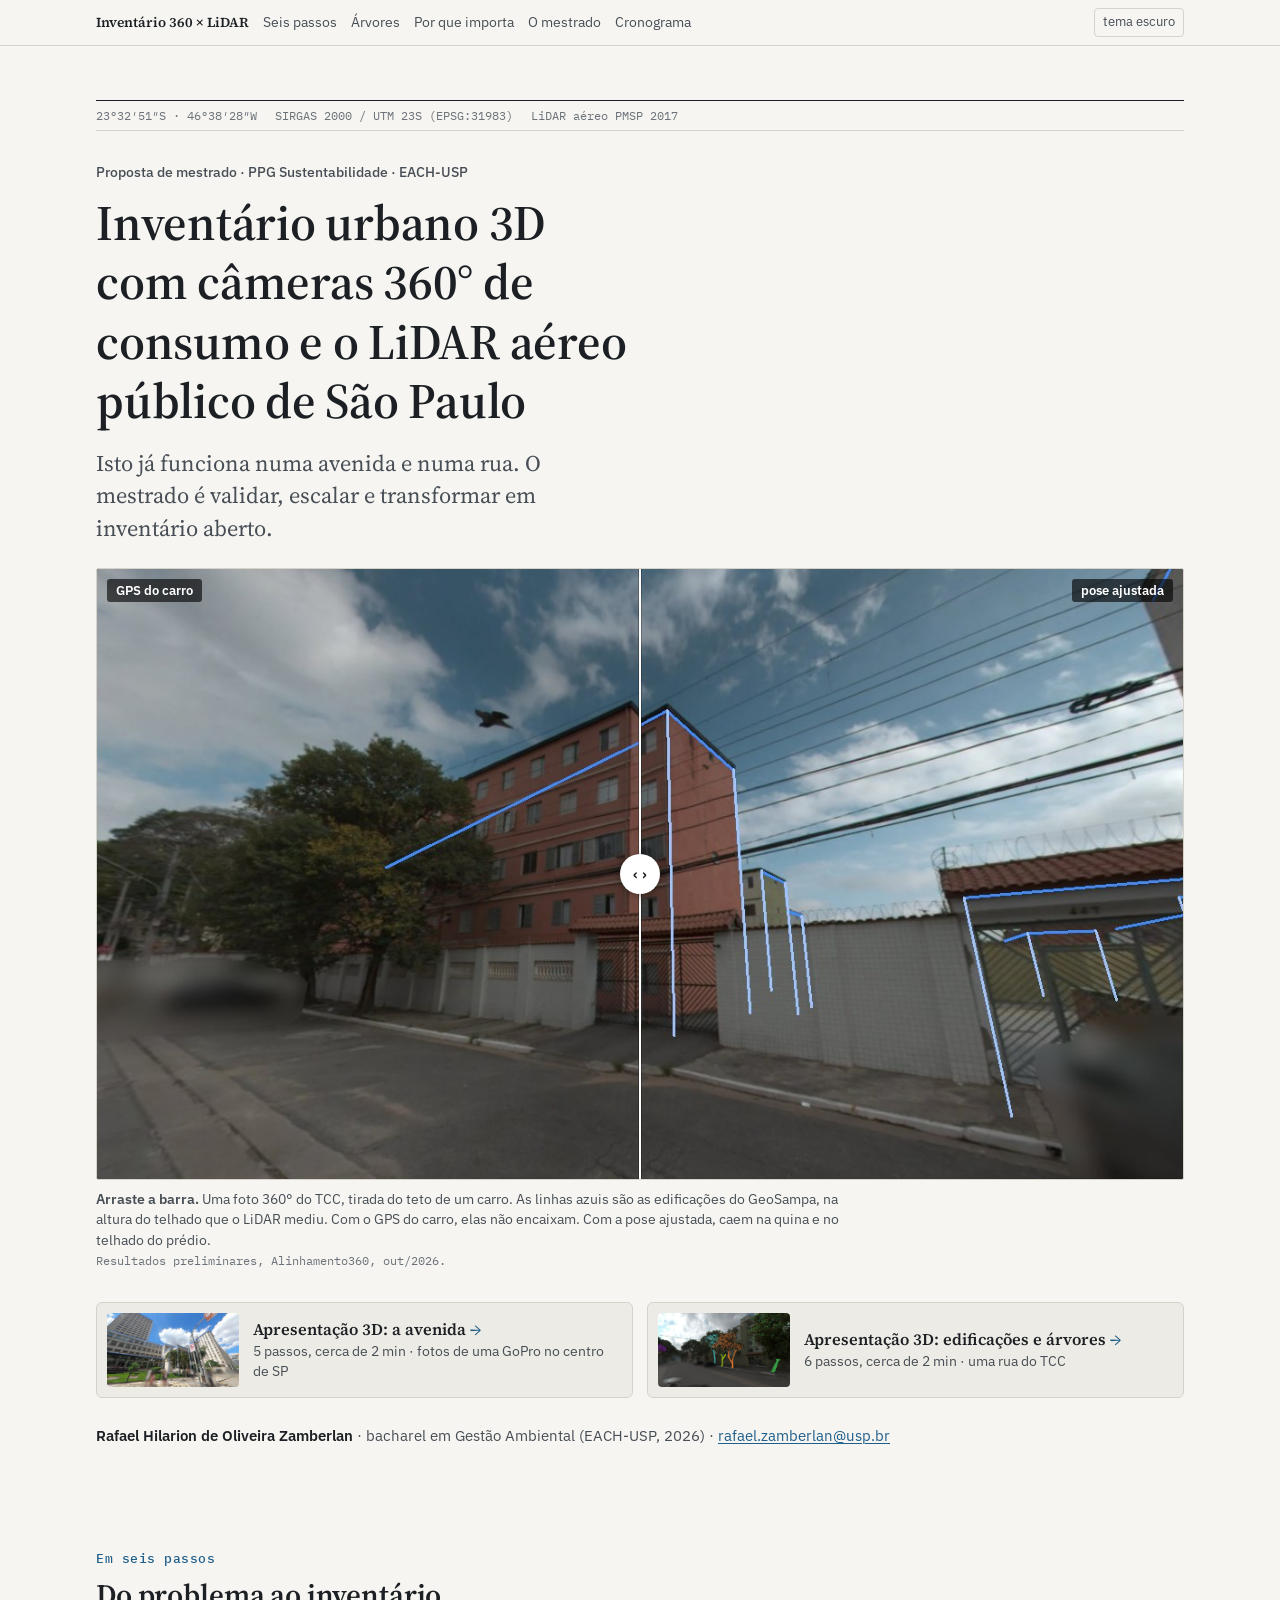
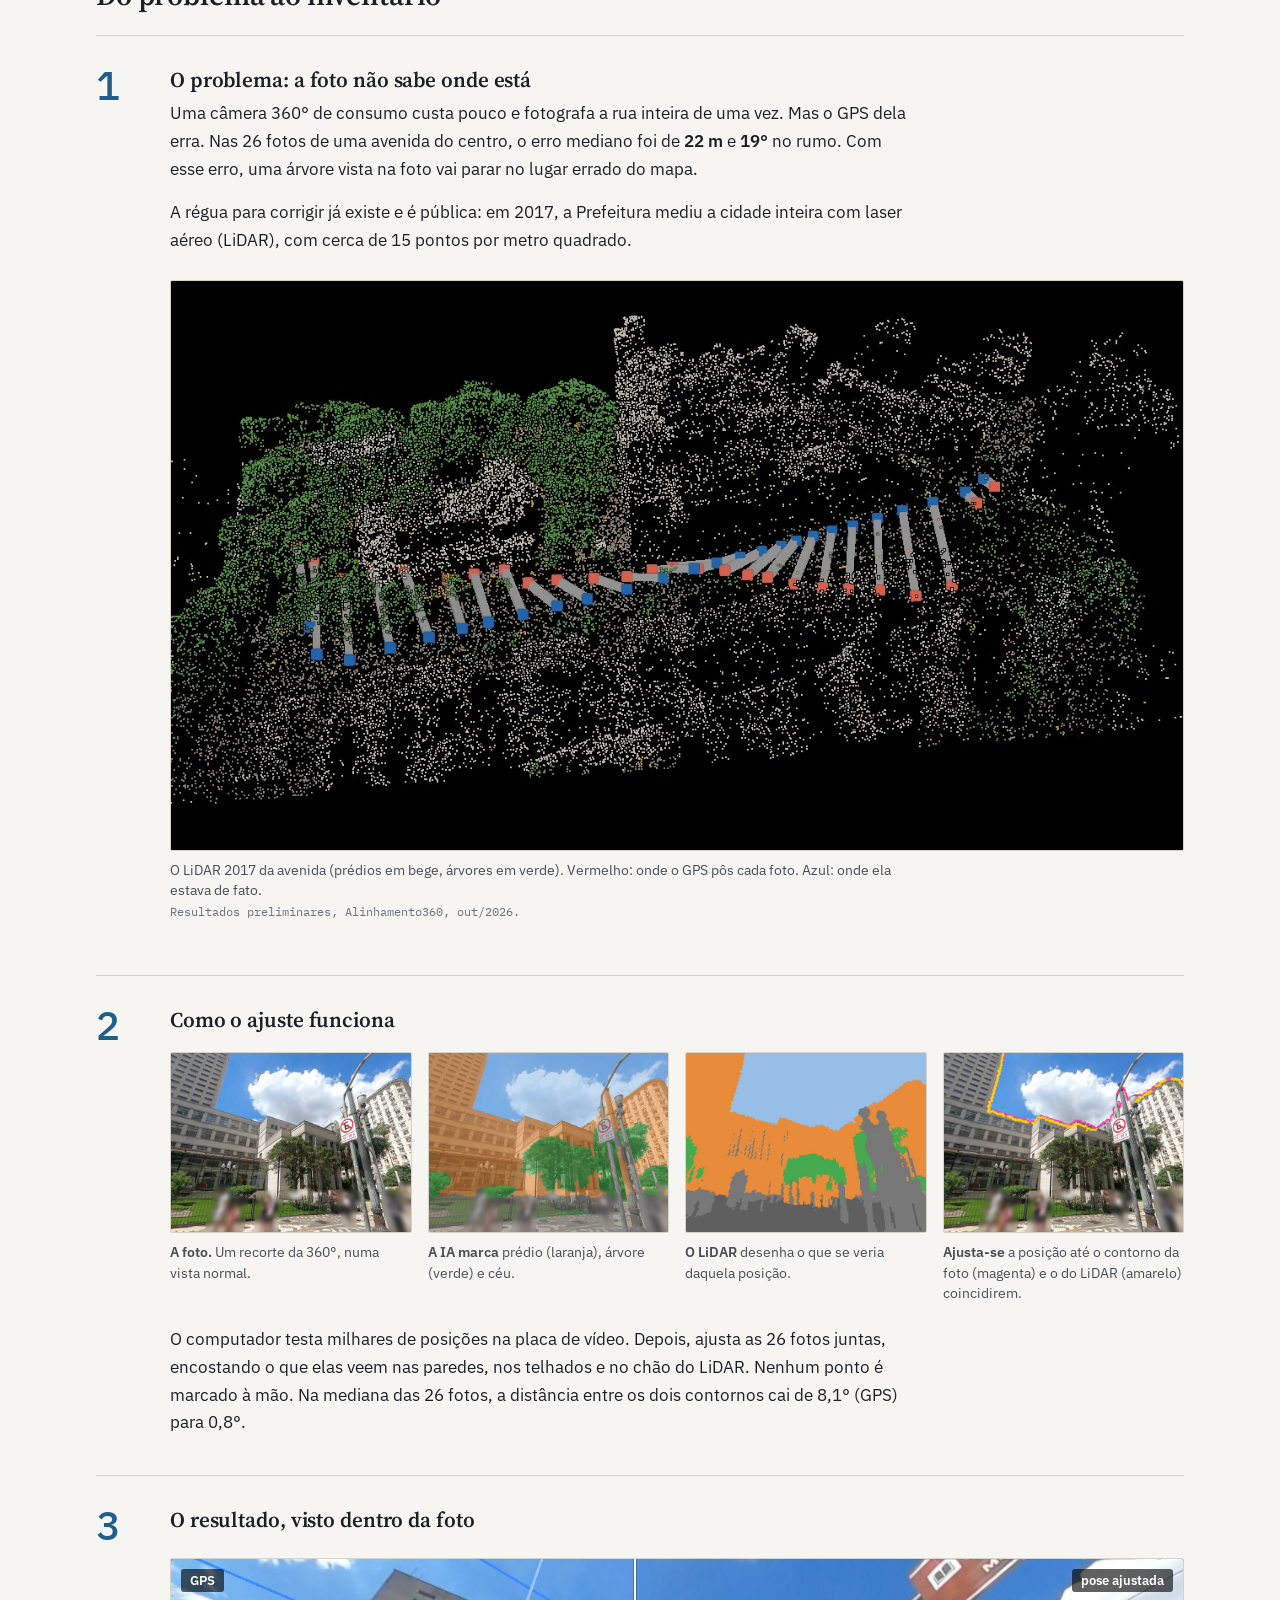
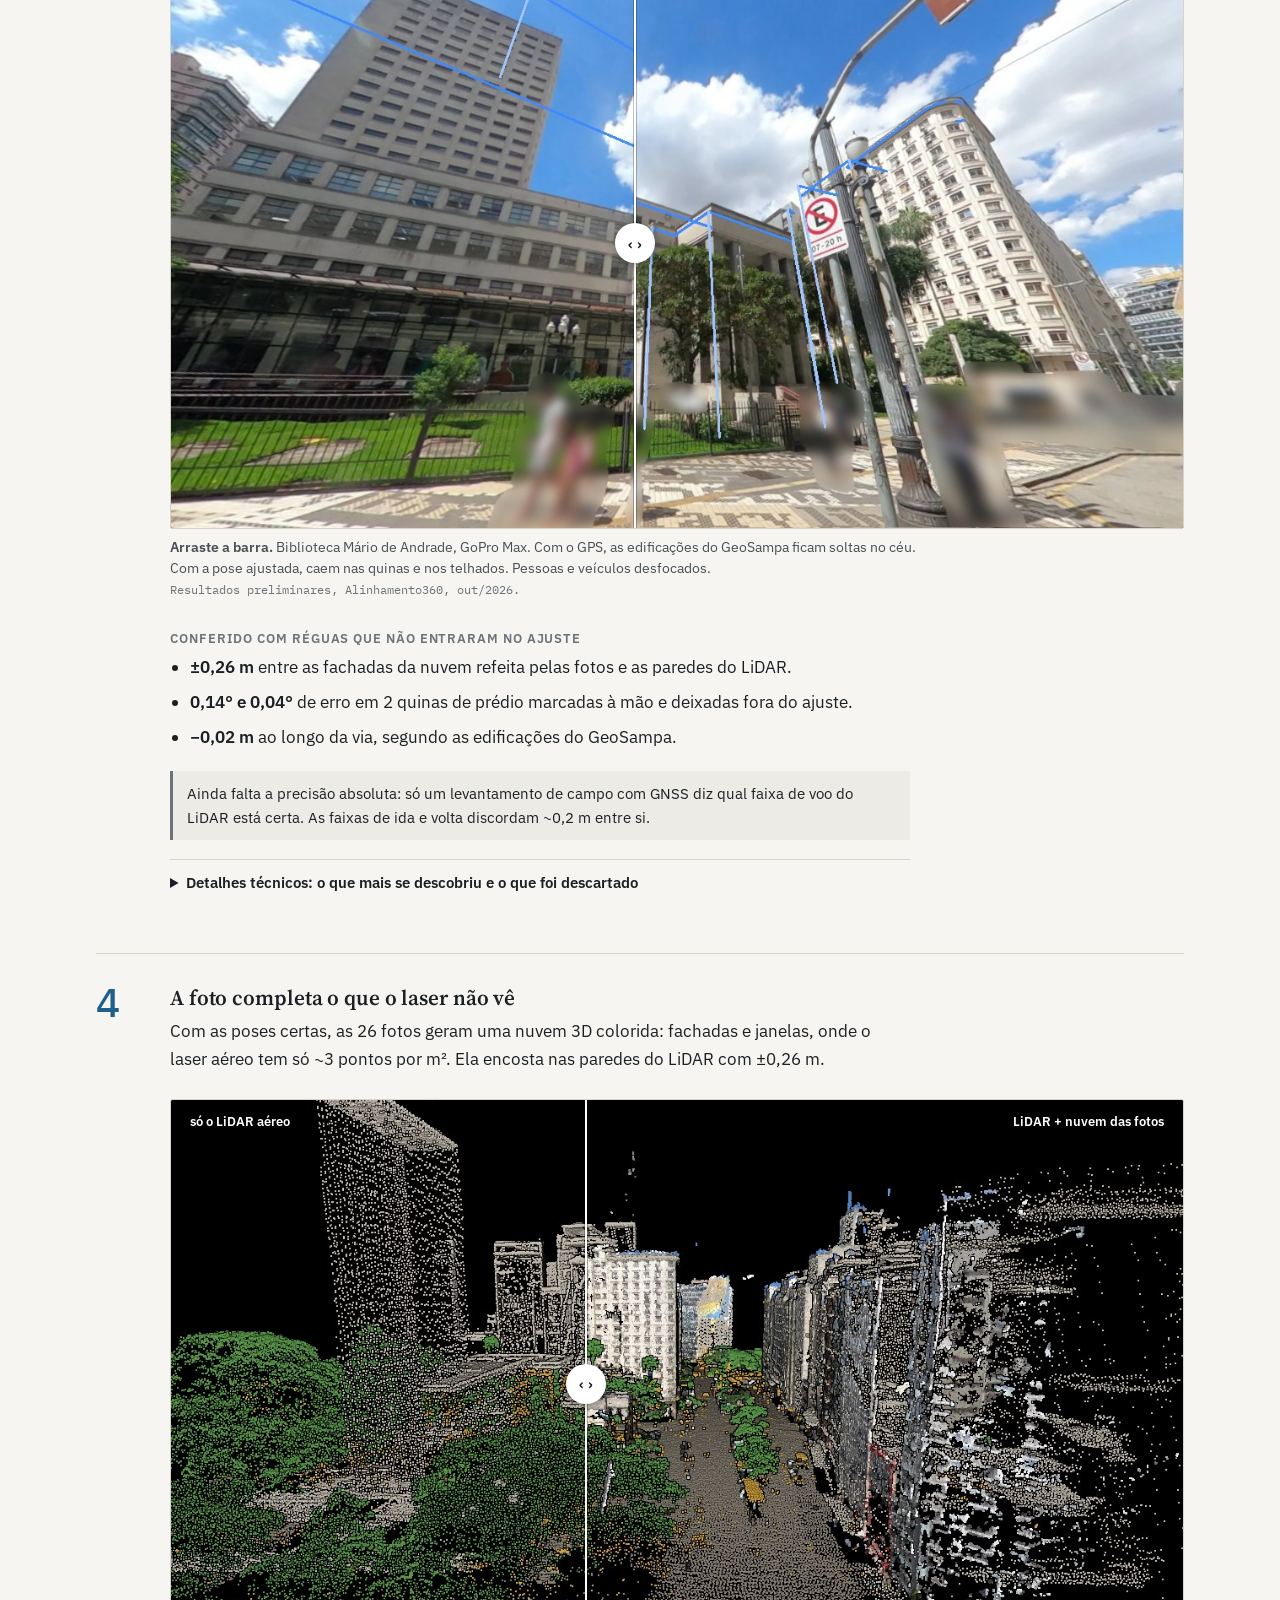
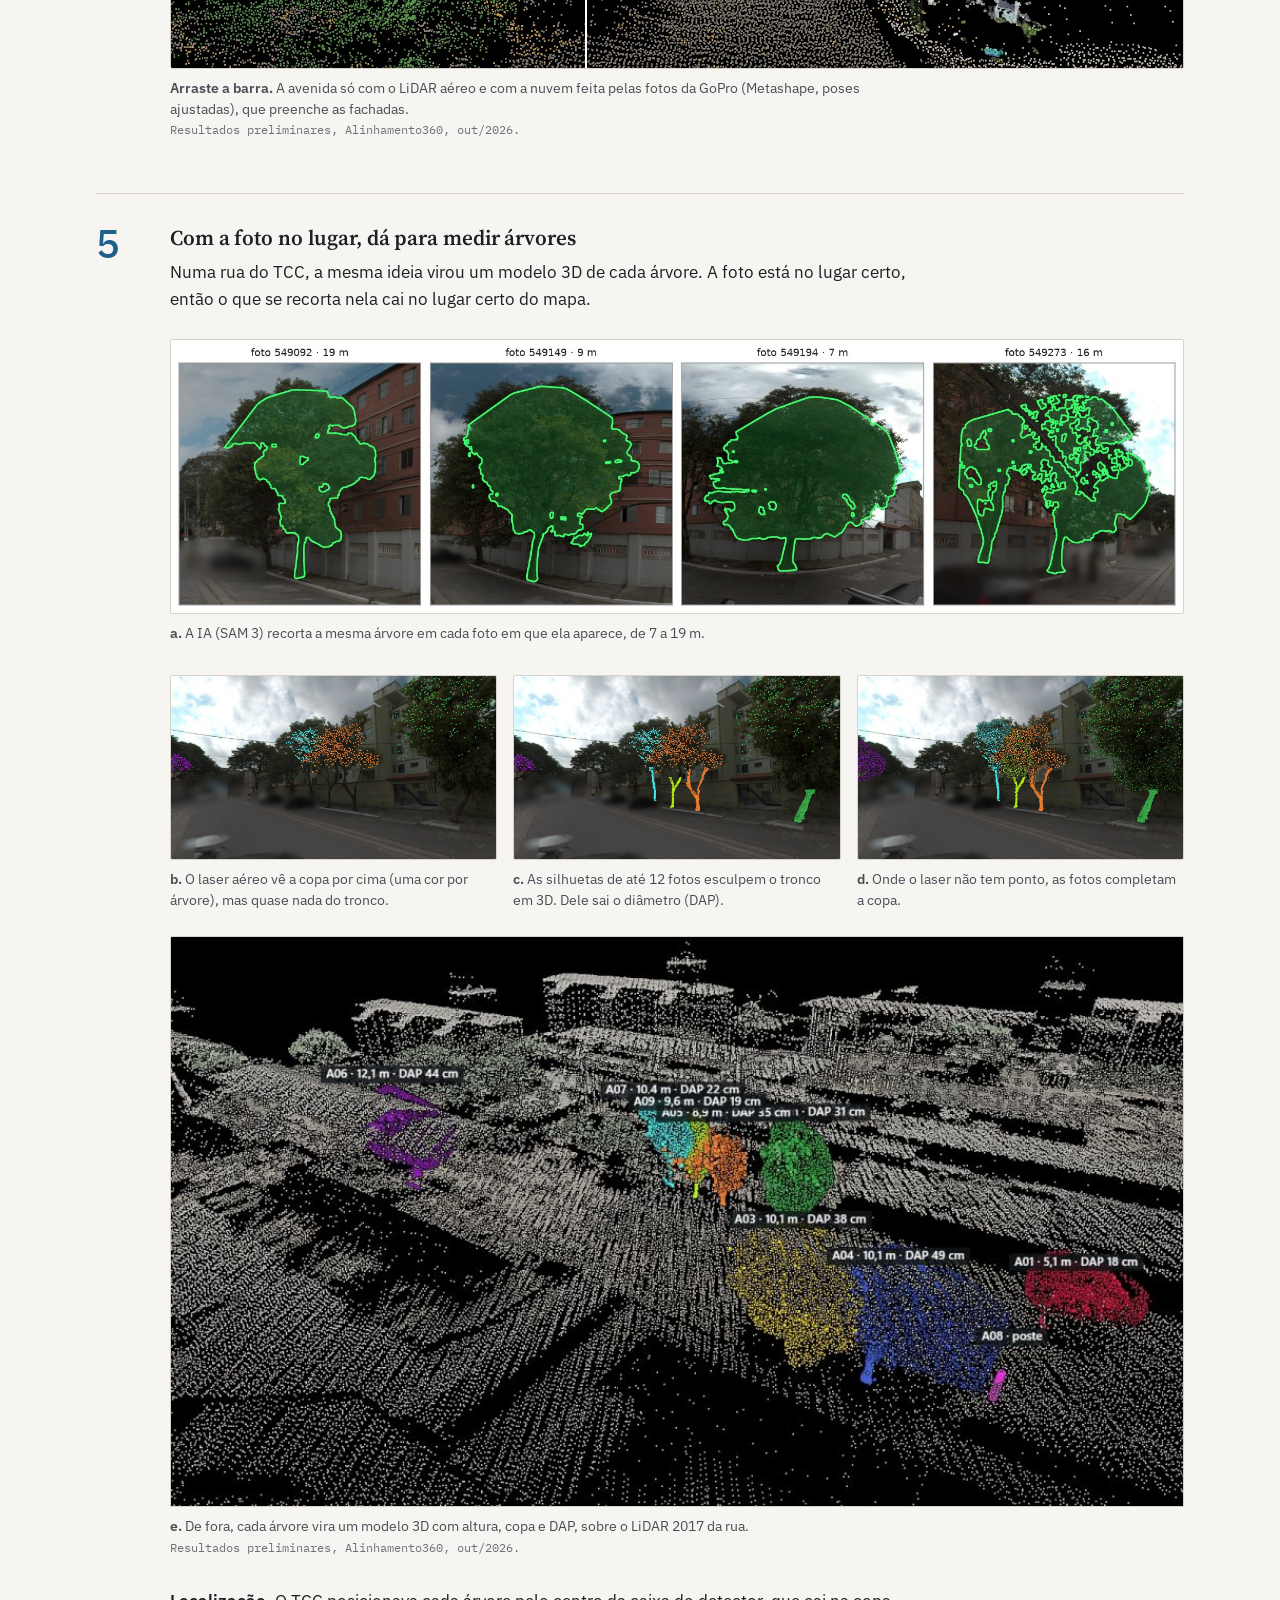
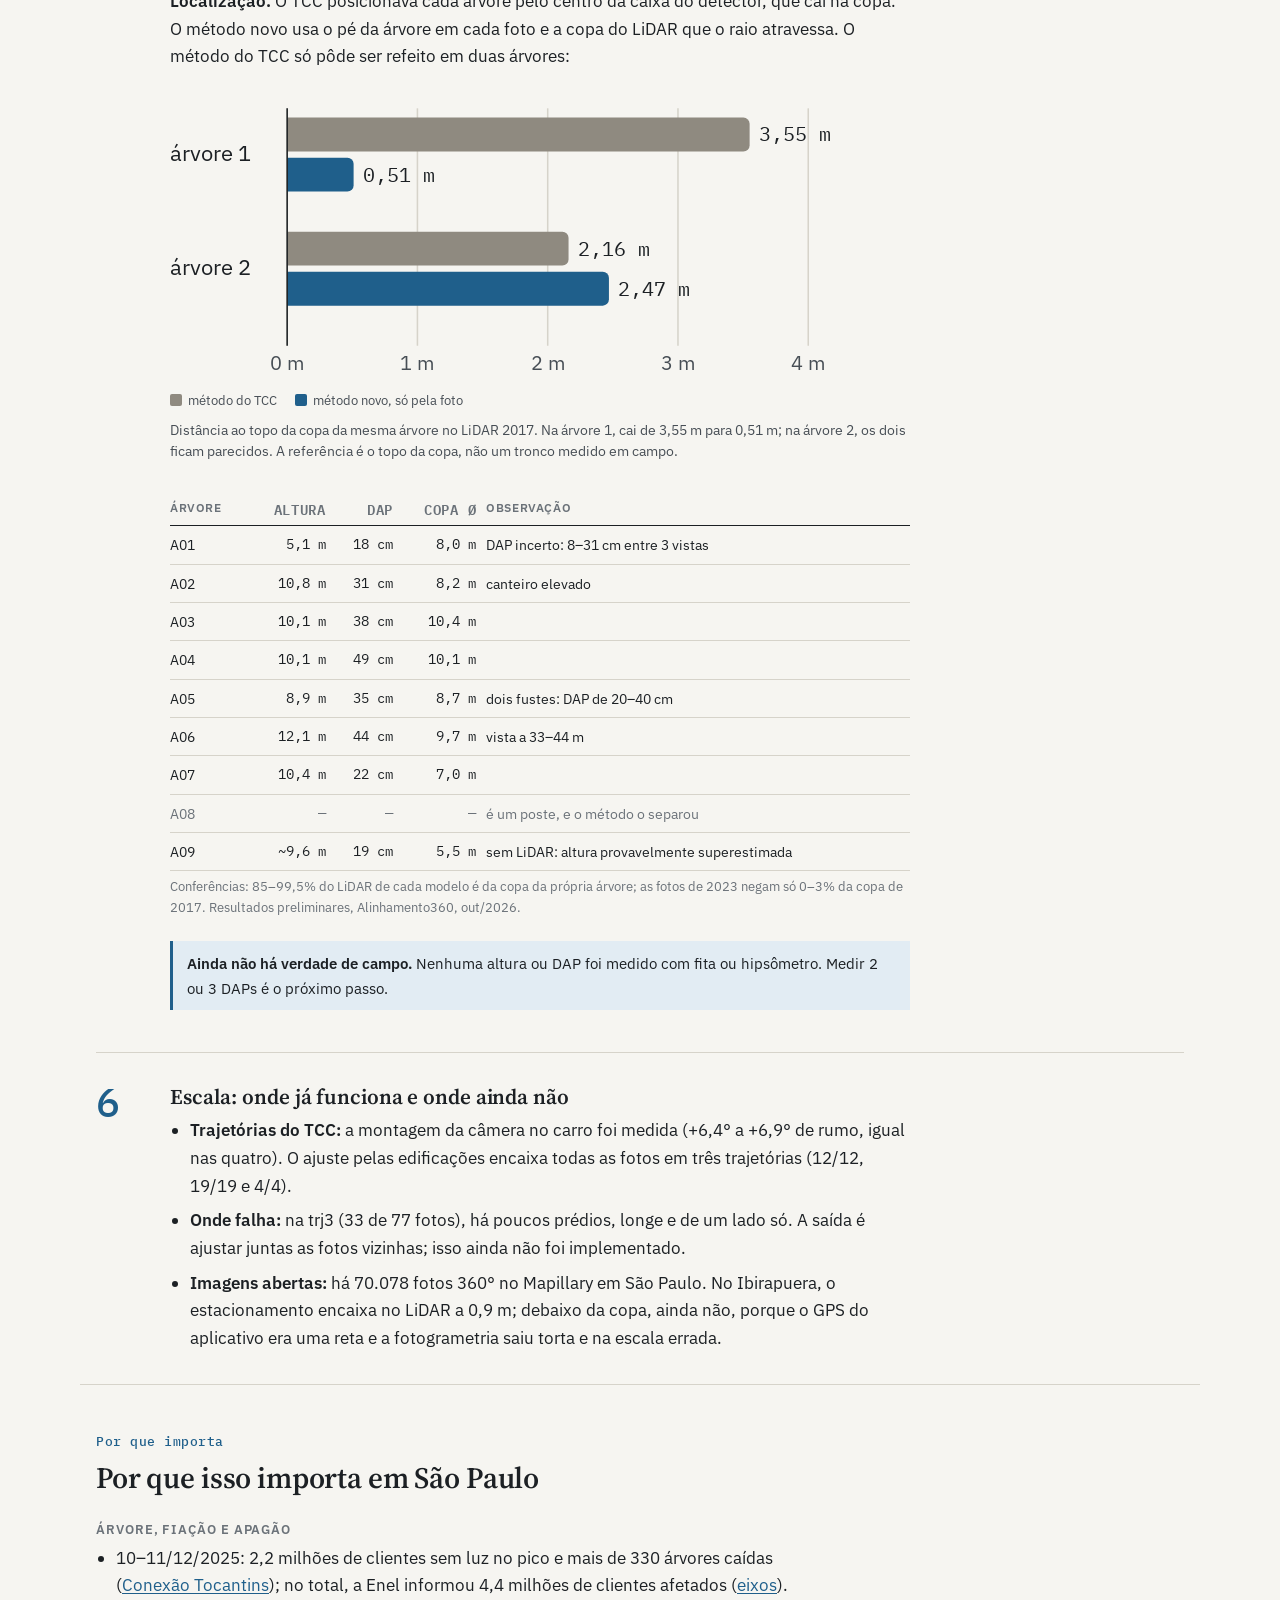
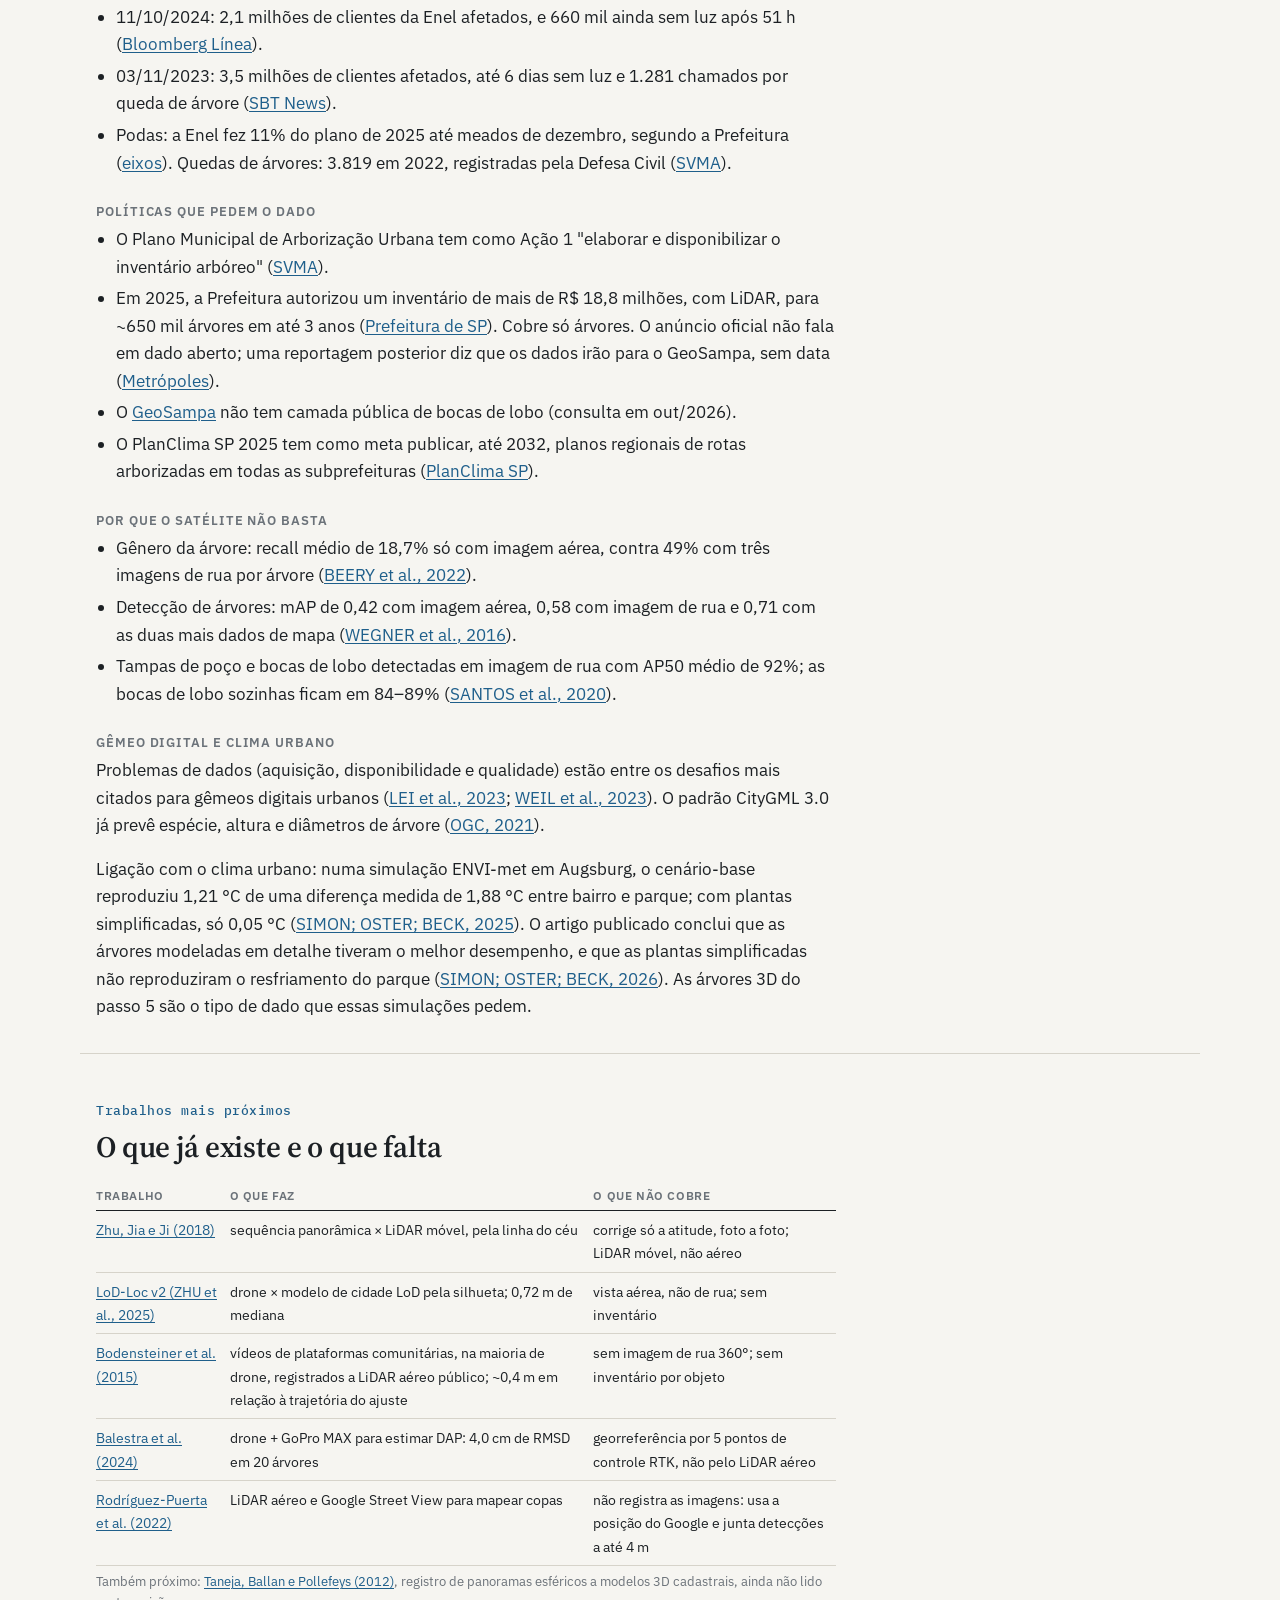
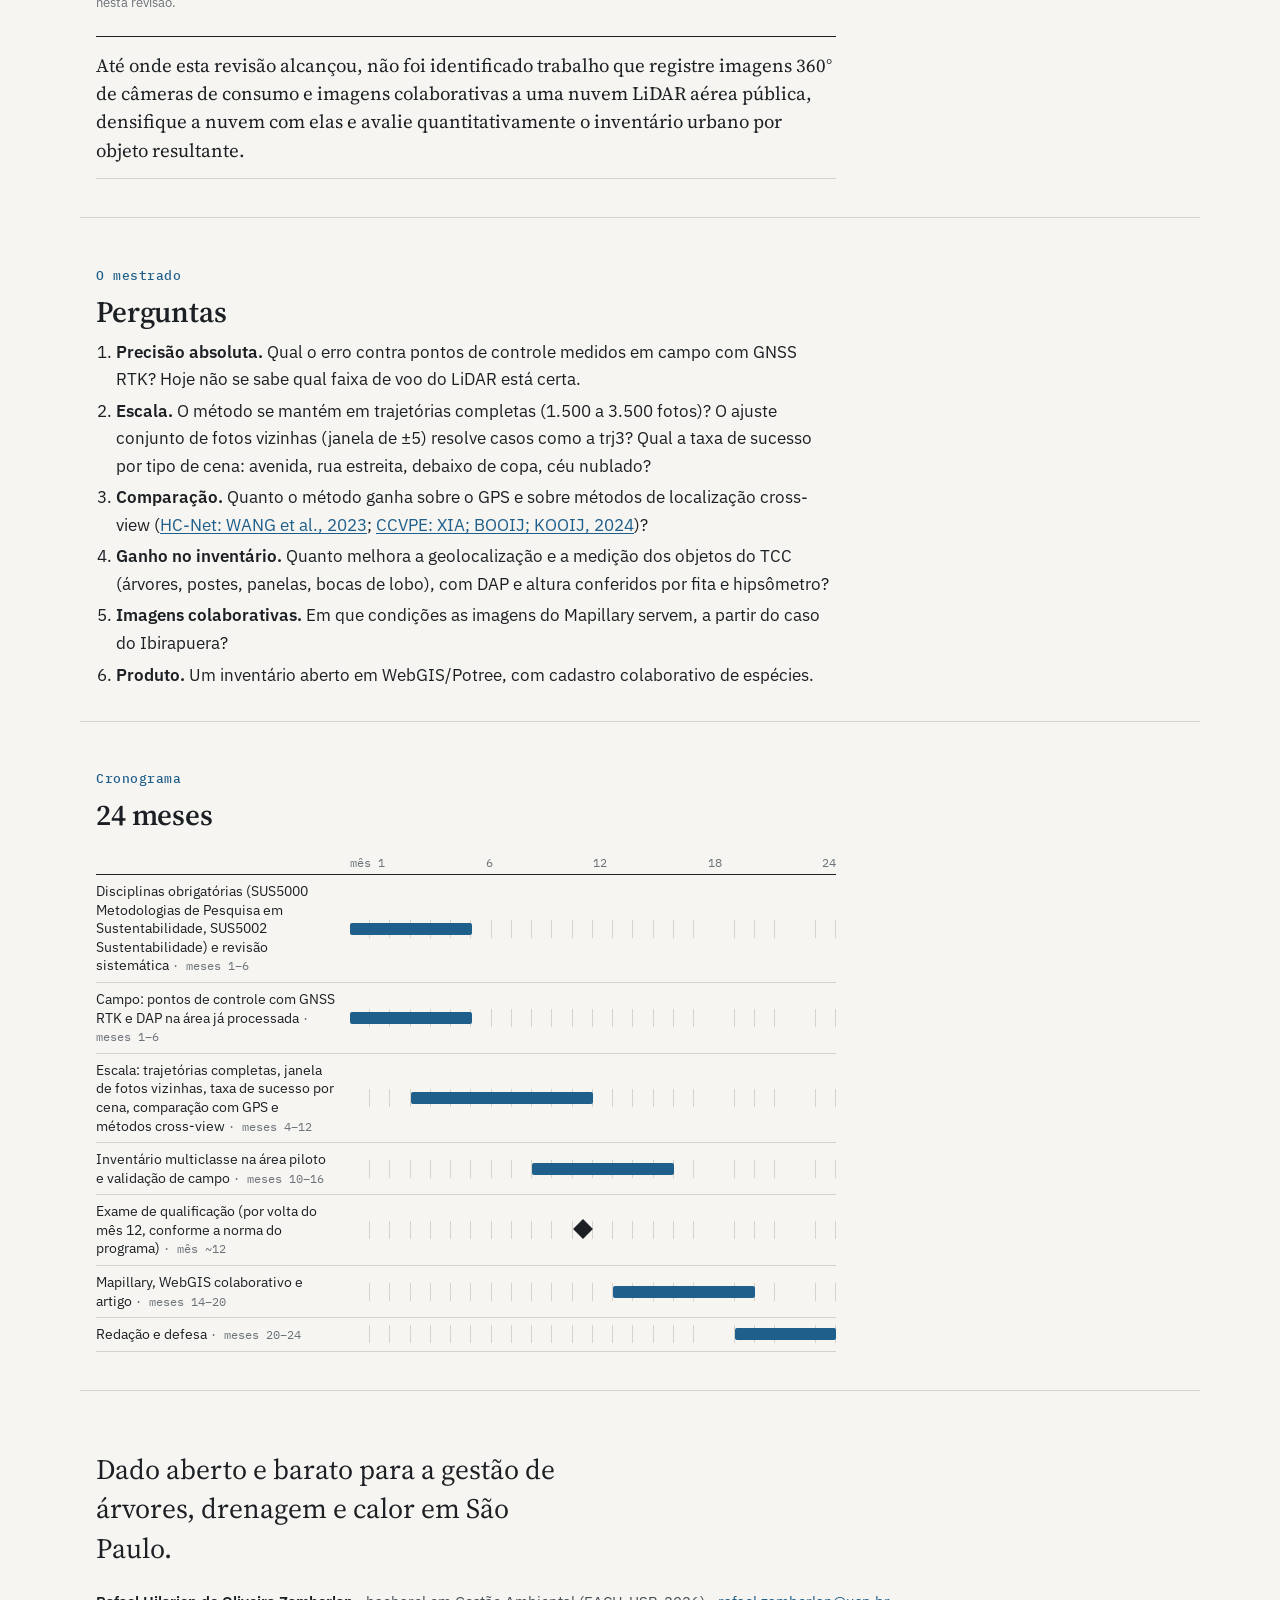
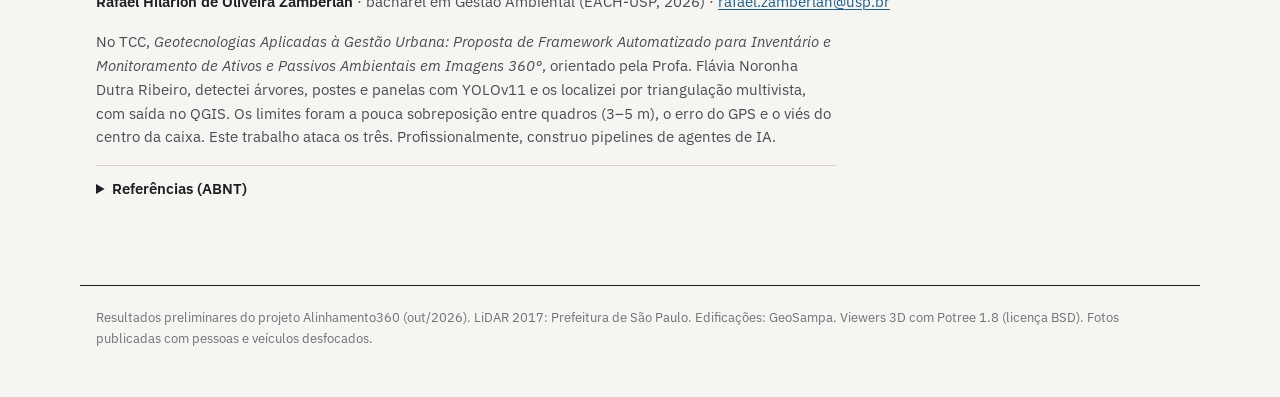
==== commit 0f95f561: "Volta em vídeo nas árvores, Earth Control fora da foto e a avenida pelas fotos A imagem das árvores " ====
--- a/index.html
+++ b/index.html
@@ -163,8 +163,12 @@
       <p class="coluna">Com as poses certas, as 26 fotos geram uma nuvem 3D colorida: fachadas e janelas, onde o laser aéreo tem só
         ~3 pontos por m². Ela encosta nas paredes do LiDAR com ±0,26 m.</p>
       <figure>
-        <img src="fig/av_nuvem.jpg" alt="Nuvem de pontos colorida feita só pelas fotos, com fachadas e janelas dos prédios da avenida" width="1200" height="675" loading="lazy">
-        <figcaption>Nuvem feita só pelas fotos da GoPro, no Metashape, com as poses ajustadas. <span class="selo">Resultados preliminares, Alinhamento360, out/2026.</span></figcaption>
+        <div class="comparar" data-rotulos="só o LiDAR aéreo|LiDAR + nuvem das fotos">
+          <img src="fig/av_so_lidar.jpg" alt="A avenida vista de cima e de lado, só com o LiDAR aéreo: telhados cheios, fachadas quase vazias" width="1200" height="675" loading="lazy">
+          <img class="depois" src="fig/av_com_fotos.jpg" alt="A mesma vista com a nuvem colorida das fotos preenchendo as fachadas" width="1200" height="675" loading="lazy">
+        </div>
+        <figcaption><strong>Arraste a barra.</strong> A avenida só com o LiDAR aéreo e com a nuvem feita pelas fotos da GoPro (Metashape,
+          poses ajustadas), que preenche as fachadas. <span class="selo">Resultados preliminares, Alinhamento360, out/2026.</span></figcaption>
       </figure>
     </div>
   </div>
@@ -179,16 +183,20 @@
         <img src="fig/arvore_mascaras.jpg" alt="Quatro fotos da mesma árvore com o contorno verde recortado pela IA" width="1764" height="475" loading="lazy">
         <figcaption><strong>a.</strong> A IA (SAM 3) recorta a mesma árvore em cada foto em que ela aparece, de 7 a 19 m.</figcaption>
       </figure>
-      <div class="seq">
+      <div class="seq tres">
         <figure><img src="fig/arv_copa.jpg" alt="Foto com os pontos do LiDAR de três copas, uma cor por árvore" width="1200" height="675" loading="lazy">
           <figcaption><strong>b.</strong> O laser aéreo vê a copa por cima (uma cor por árvore), mas quase nada do tronco.</figcaption></figure>
         <figure><img src="fig/arv_tronco.jpg" alt="Foto com os troncos em 3D desenhados por cima dos troncos reais" width="1200" height="675" loading="lazy">
           <figcaption><strong>c.</strong> As silhuetas de até 12 fotos esculpem o tronco em 3D. Dele sai o diâmetro (DAP).</figcaption></figure>
         <figure><img src="fig/arv_casco.jpg" alt="Foto com a copa completa de cada árvore em pontos coloridos" width="1200" height="675" loading="lazy">
           <figcaption><strong>d.</strong> Onde o laser não tem ponto, as fotos completam a copa.</figcaption></figure>
-        <figure><img src="fig/arv_fora.jpg" alt="Vista de cima da rua com os modelos 3D das árvores sobre o LiDAR" width="1200" height="675" loading="lazy">
-          <figcaption><strong>e.</strong> De fora: cada árvore vira um modelo com altura, copa e DAP.</figcaption></figure>
       </div>
+      <figure>
+        <video class="video" src="fig/arvores_orbita.mp4" poster="fig/arvores_orbita.jpg" width="960" height="540" autoplay muted loop playsinline preload="metadata"
+          aria-label="Volta em torno das nove árvores da rua, cada uma com o rótulo de altura e DAP"></video>
+        <figcaption><strong>e.</strong> De fora, cada árvore vira um modelo 3D com altura, copa e DAP, sobre o LiDAR 2017 da rua.
+          <span class="selo">Resultados preliminares, Alinhamento360, out/2026.</span></figcaption>
+      </figure>
       <p class="coluna"><strong>Localização.</strong> O TCC posicionava cada árvore pelo centro da caixa do detector, que cai na copa.
         O método novo usa o pé da árvore em cada foto e a copa do LiDAR que o raio atravessa. O método do TCC só pôde ser refeito em
         duas árvores:</p>
--- a/estilo.css
+++ b/estilo.css
@@ -214,17 +214,19 @@
 .seq { display: grid; grid-template-columns: minmax(0, 1fr) minmax(0, 1fr); gap: 16px; margin: 1.2rem 0 1.4rem; }
 .seq figure { margin: 0; }
 .seq.quatro { grid-template-columns: repeat(4, minmax(0, 1fr)); }
+.seq.tres { grid-template-columns: repeat(3, minmax(0, 1fr)); }
+figure video.video { width: 100%; height: auto; display: block; border: 1px solid var(--linha); border-radius: 2px; background: #15181b; }
 .conferencias li { margin: .45rem 0; }
 .descartados ul { font-size: .92rem; }
 
 @media (max-width: 860px) {
-  .seq.quatro { grid-template-columns: repeat(2, minmax(0, 1fr)); }
+  .seq.quatro, .seq.tres { grid-template-columns: repeat(2, minmax(0, 1fr)); }
   .tours { grid-template-columns: minmax(0, 1fr); }
 }
 @media (max-width: 560px) {
   .passo-bloco { grid-template-columns: minmax(0, 1fr); gap: 4px; }
   .passo-num { font-size: 1.9rem; }
-  .seq { grid-template-columns: minmax(0, 1fr); }
+  .seq, .seq.tres { grid-template-columns: minmax(0, 1fr); }
   .tour { grid-template-columns: 96px minmax(0, 1fr); }
   .tour img { width: 96px; height: 54px; }
   .comparar .rot { font-size: 11.5px; }
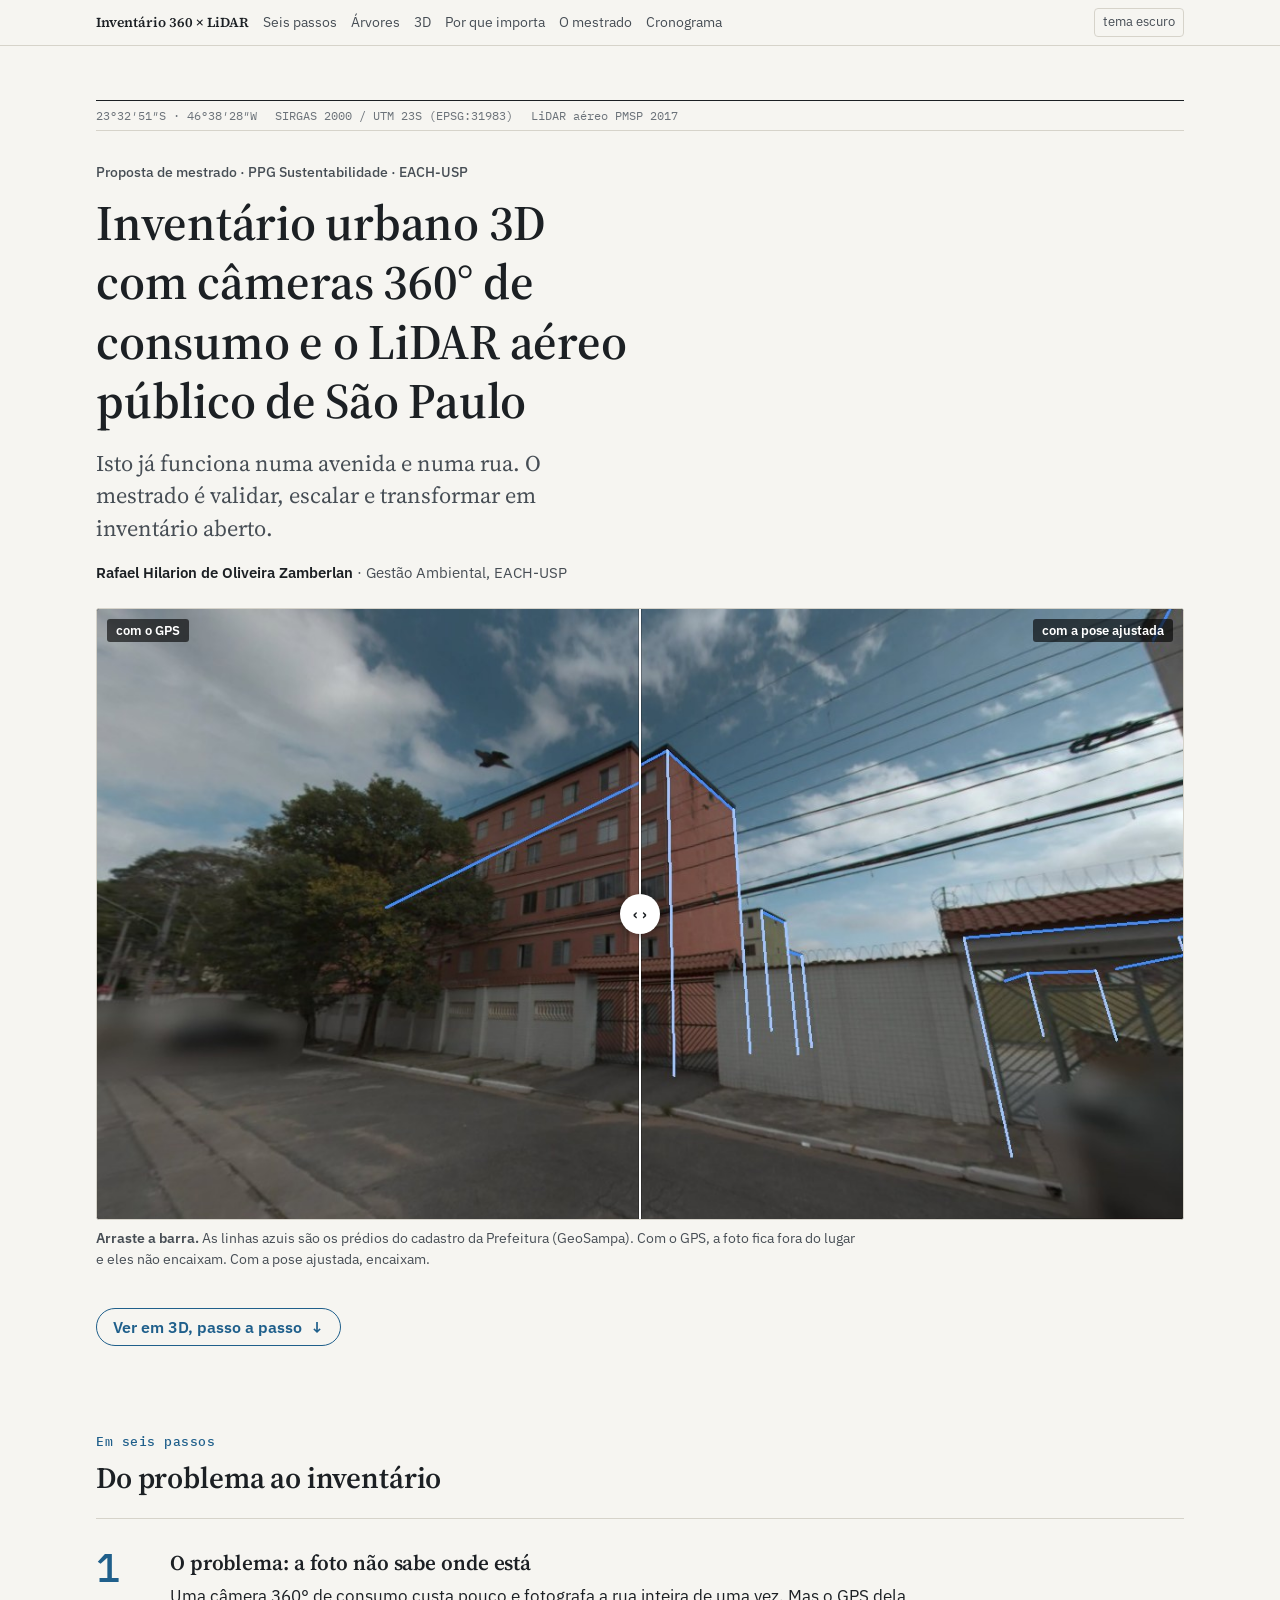
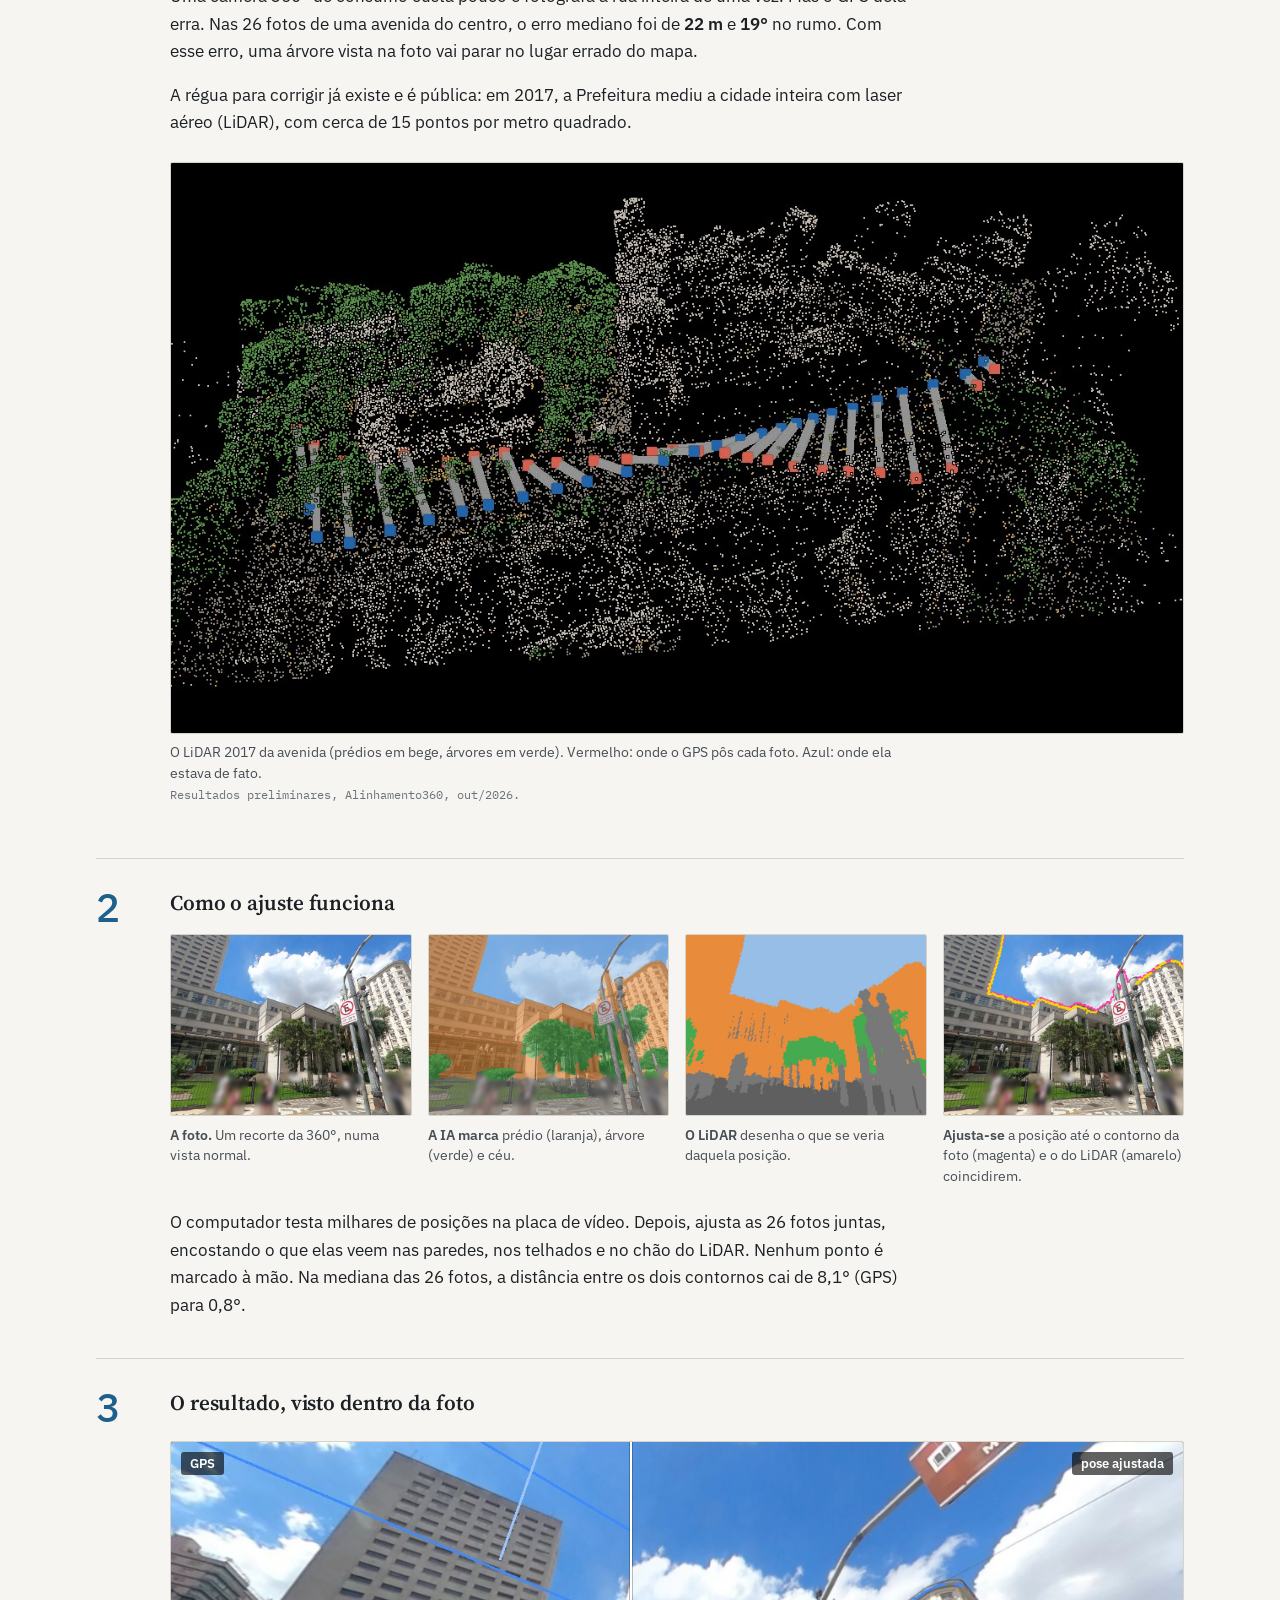
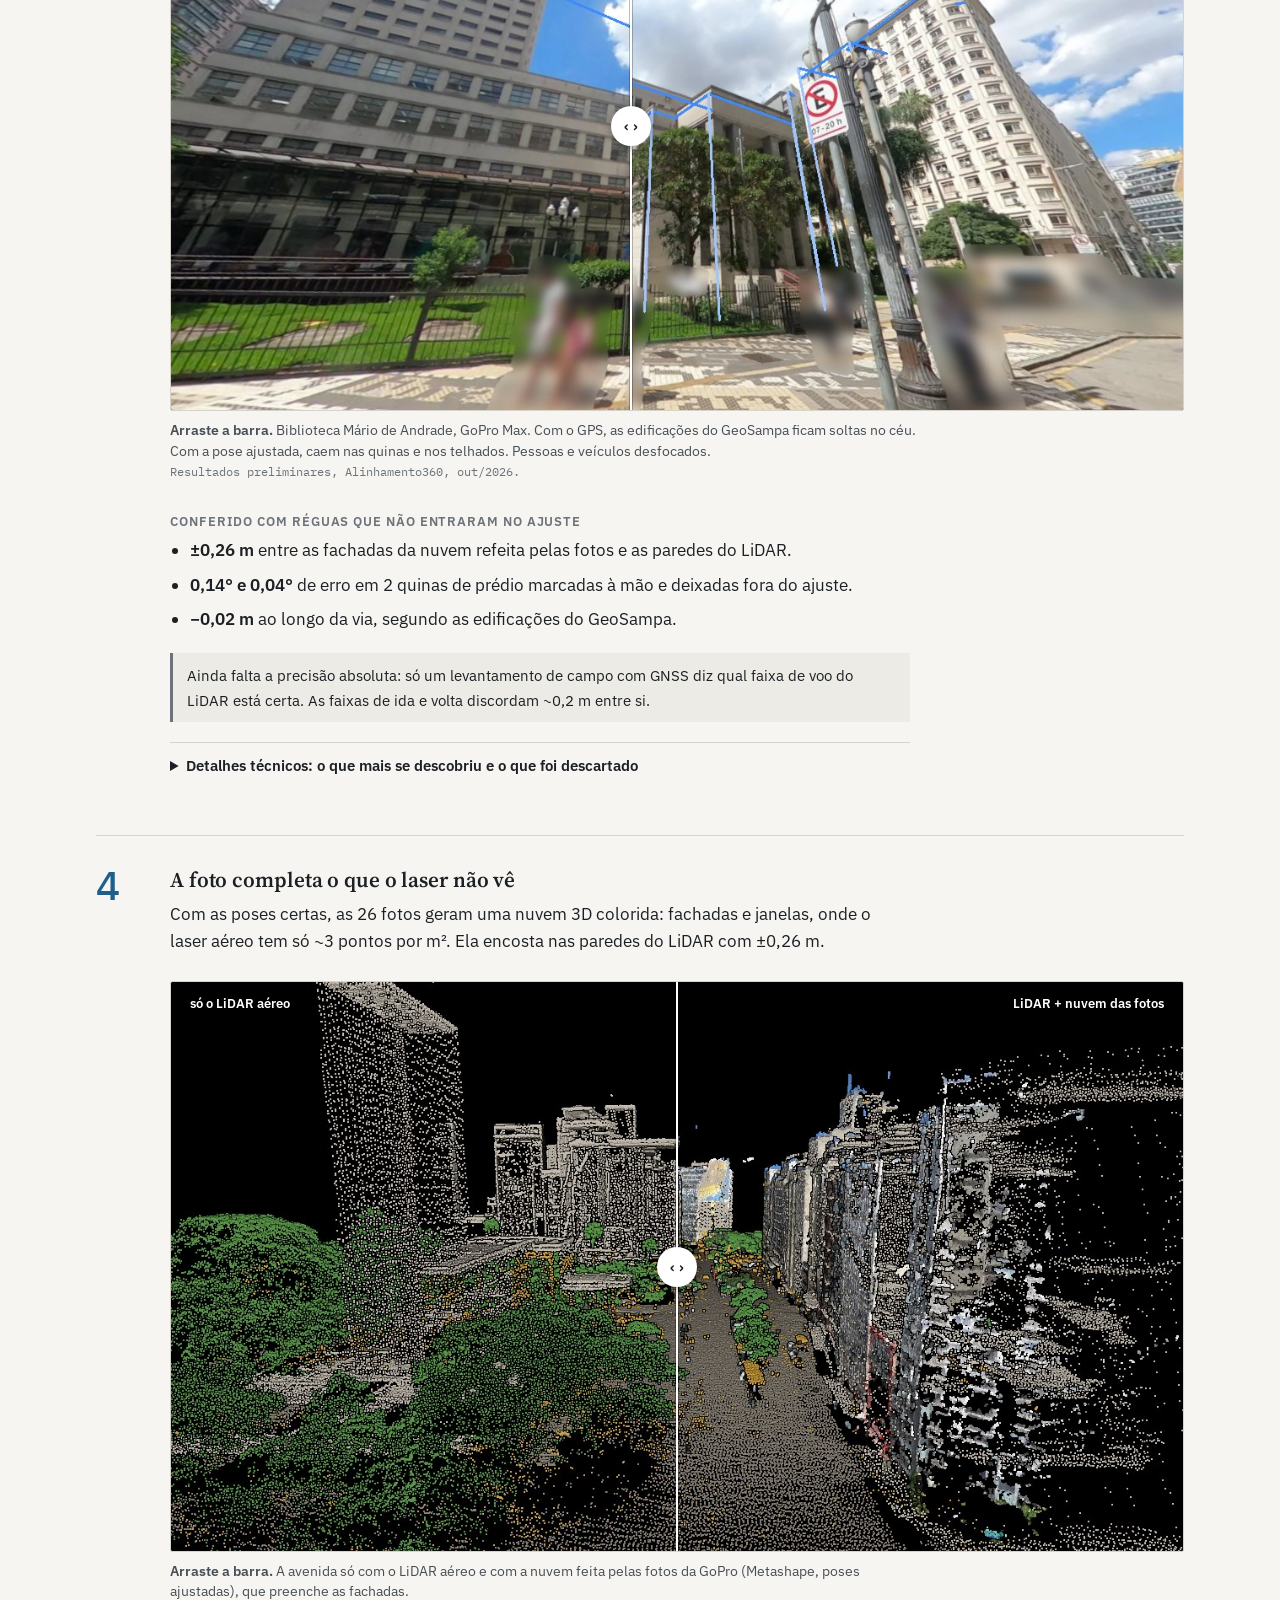
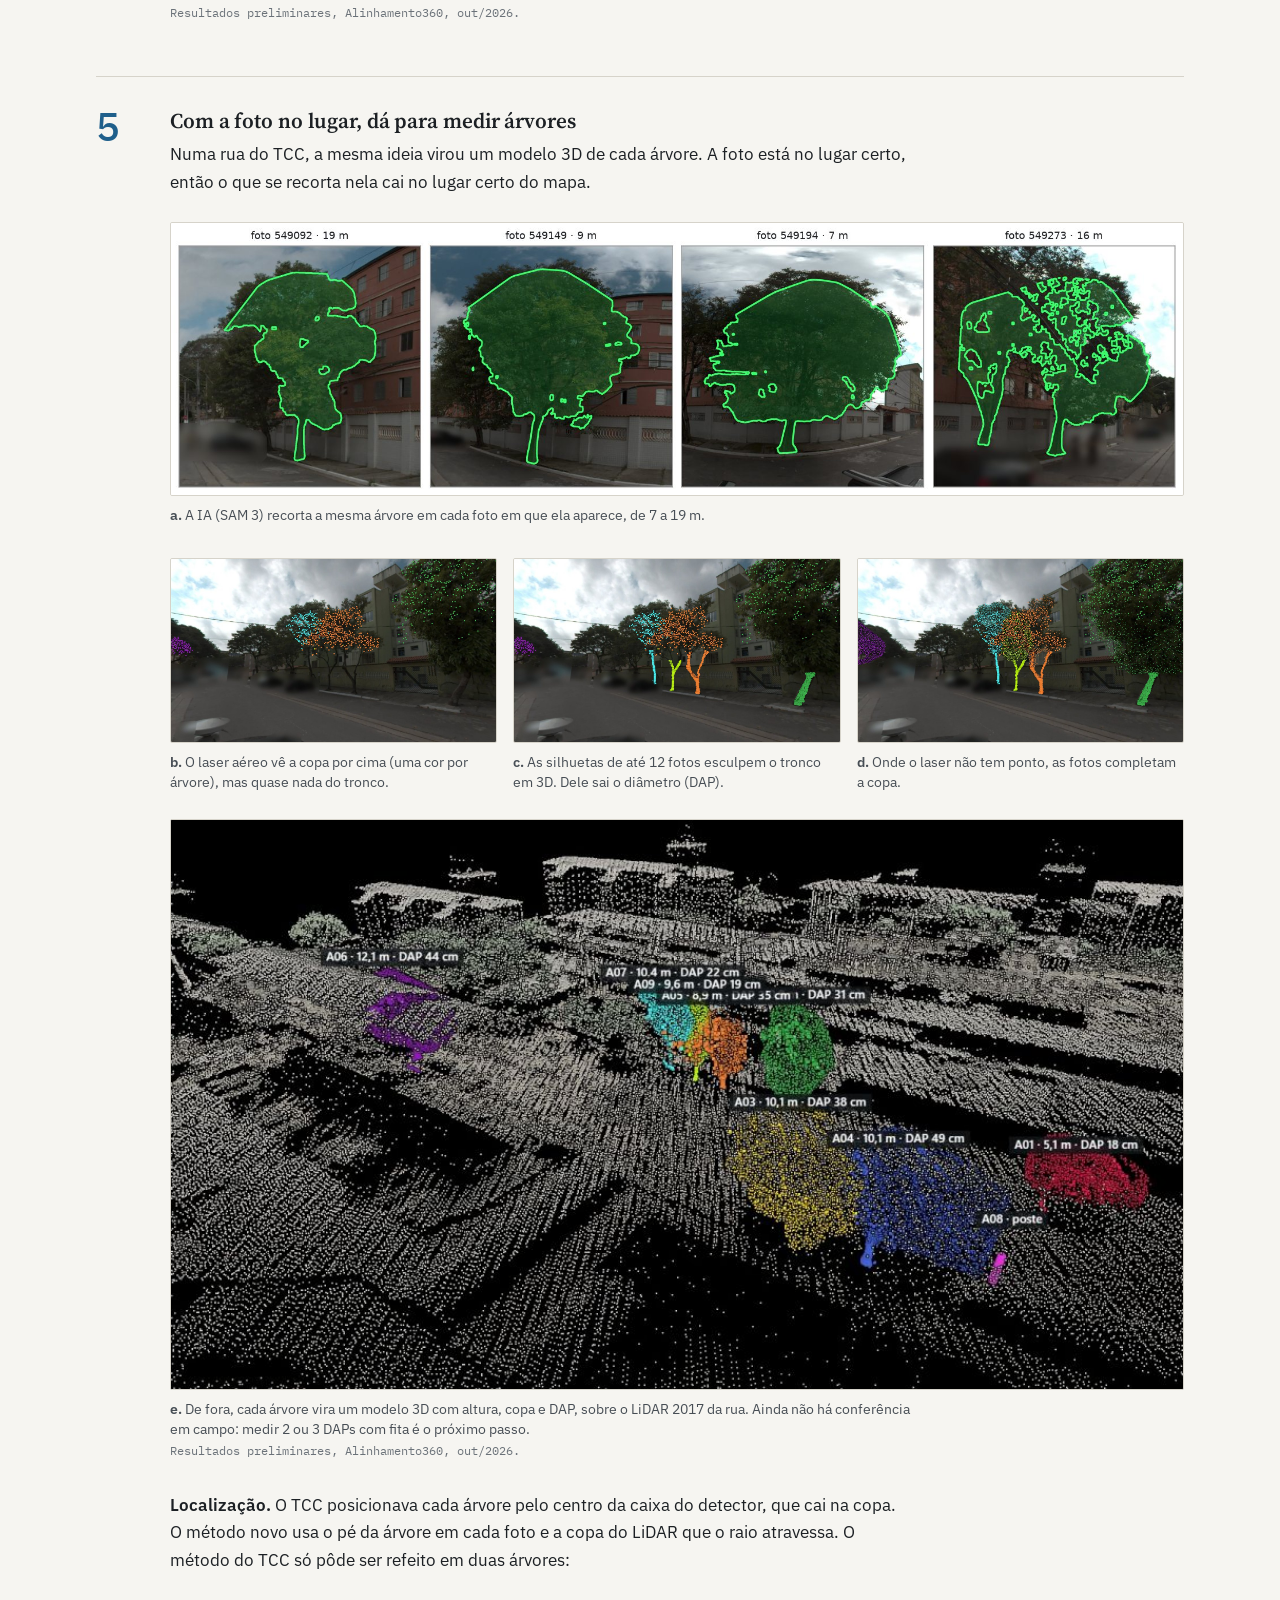
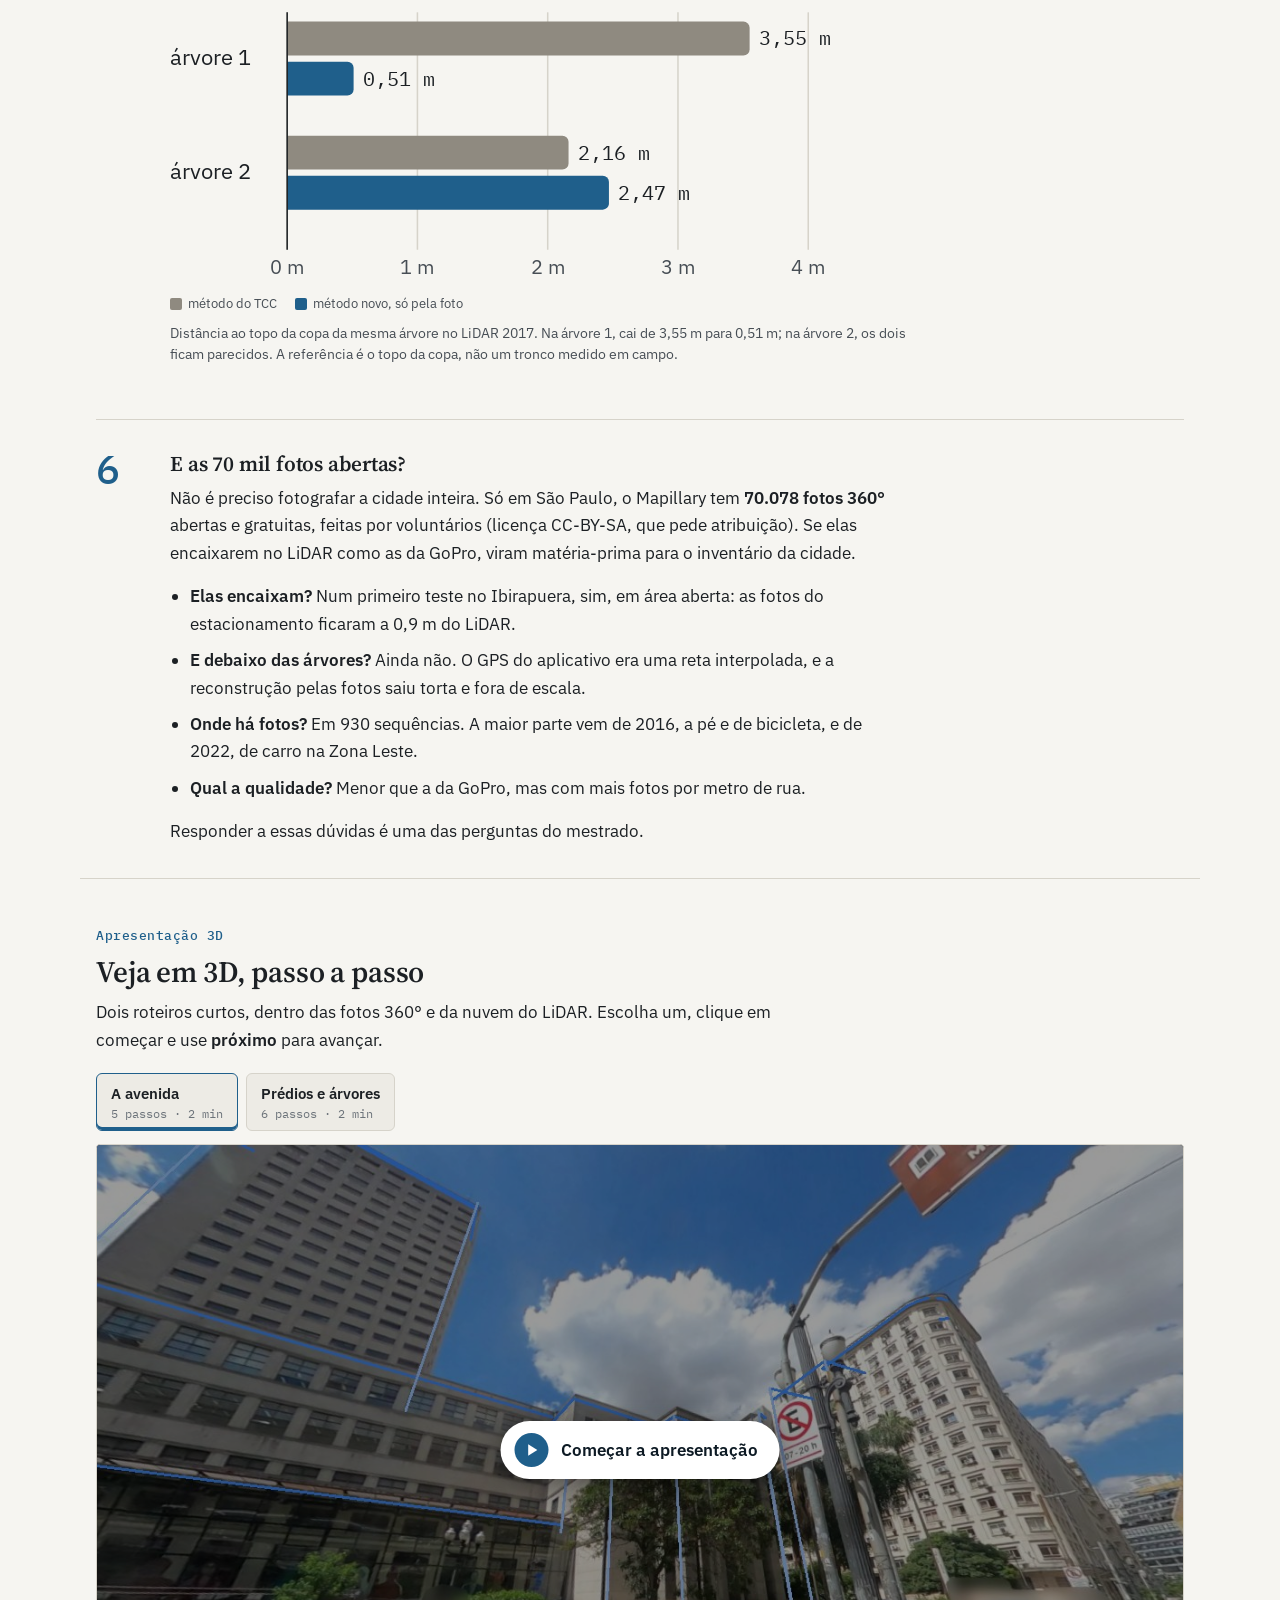
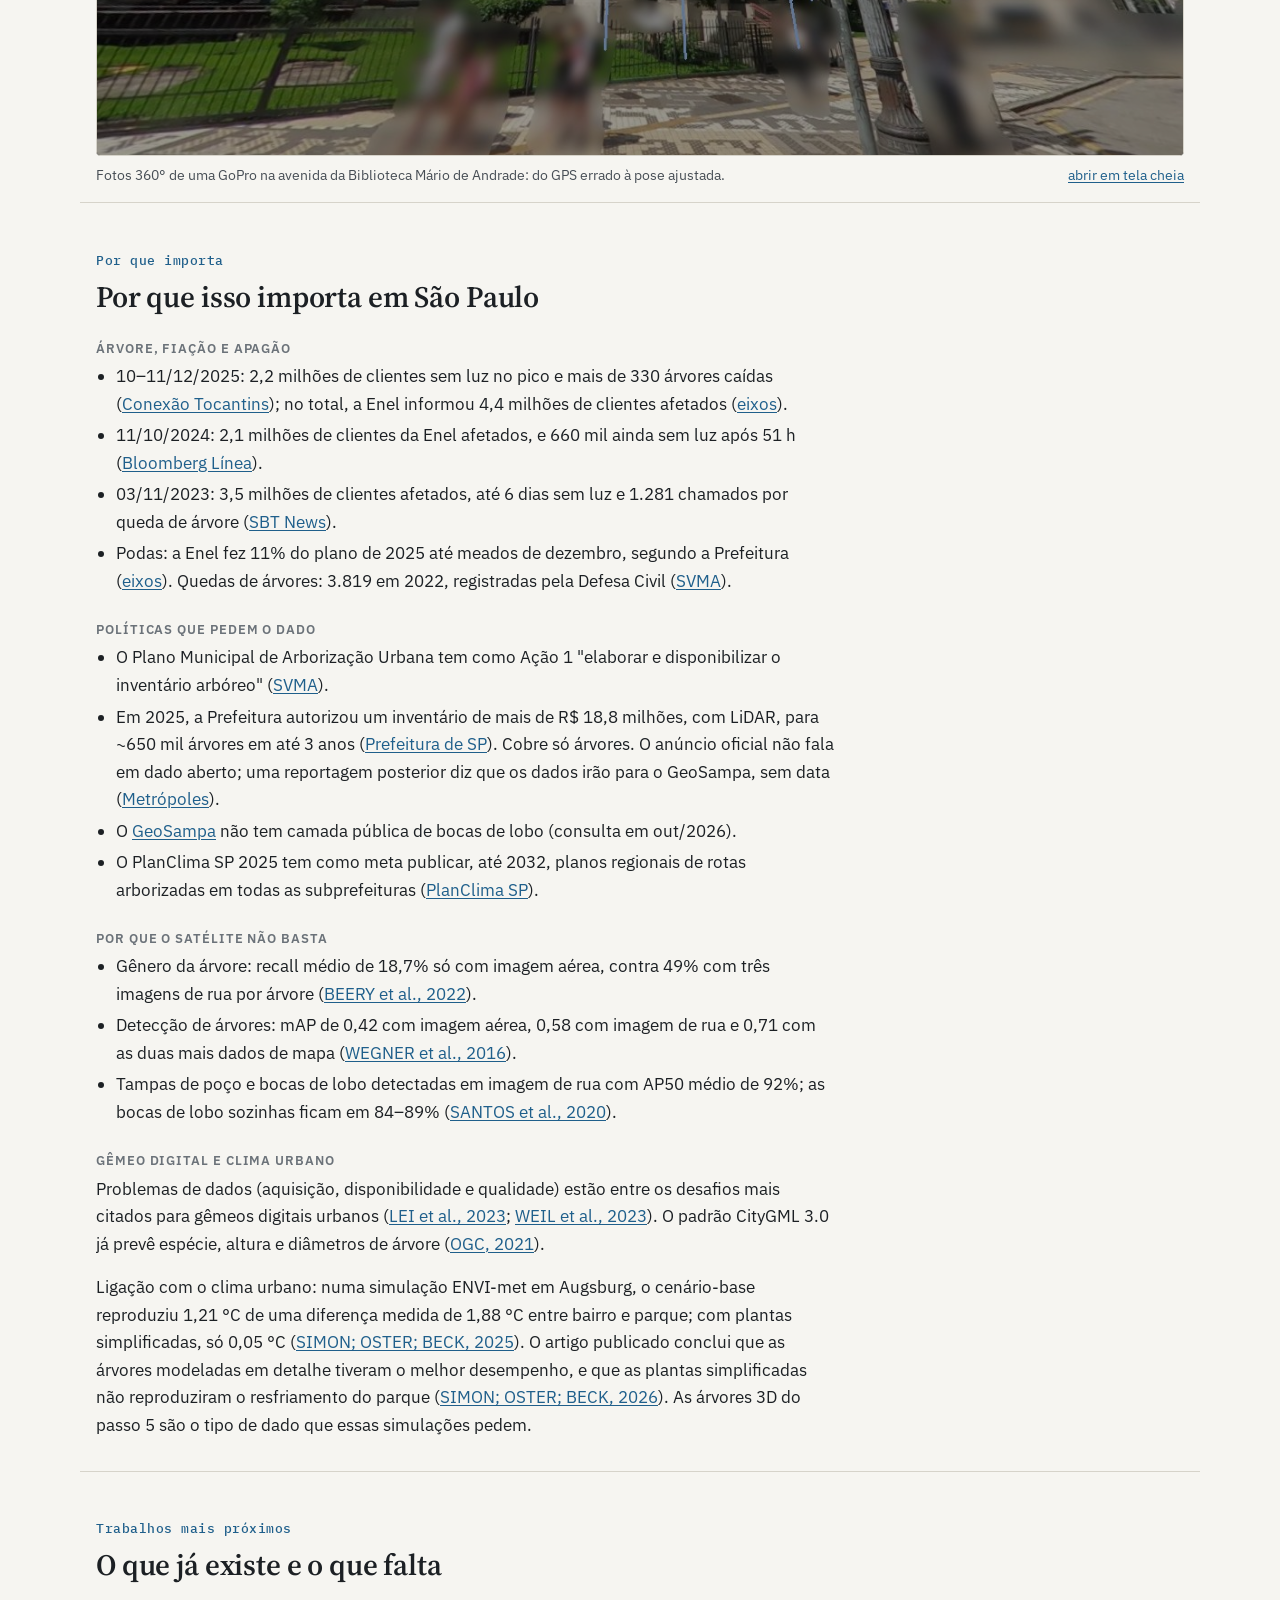
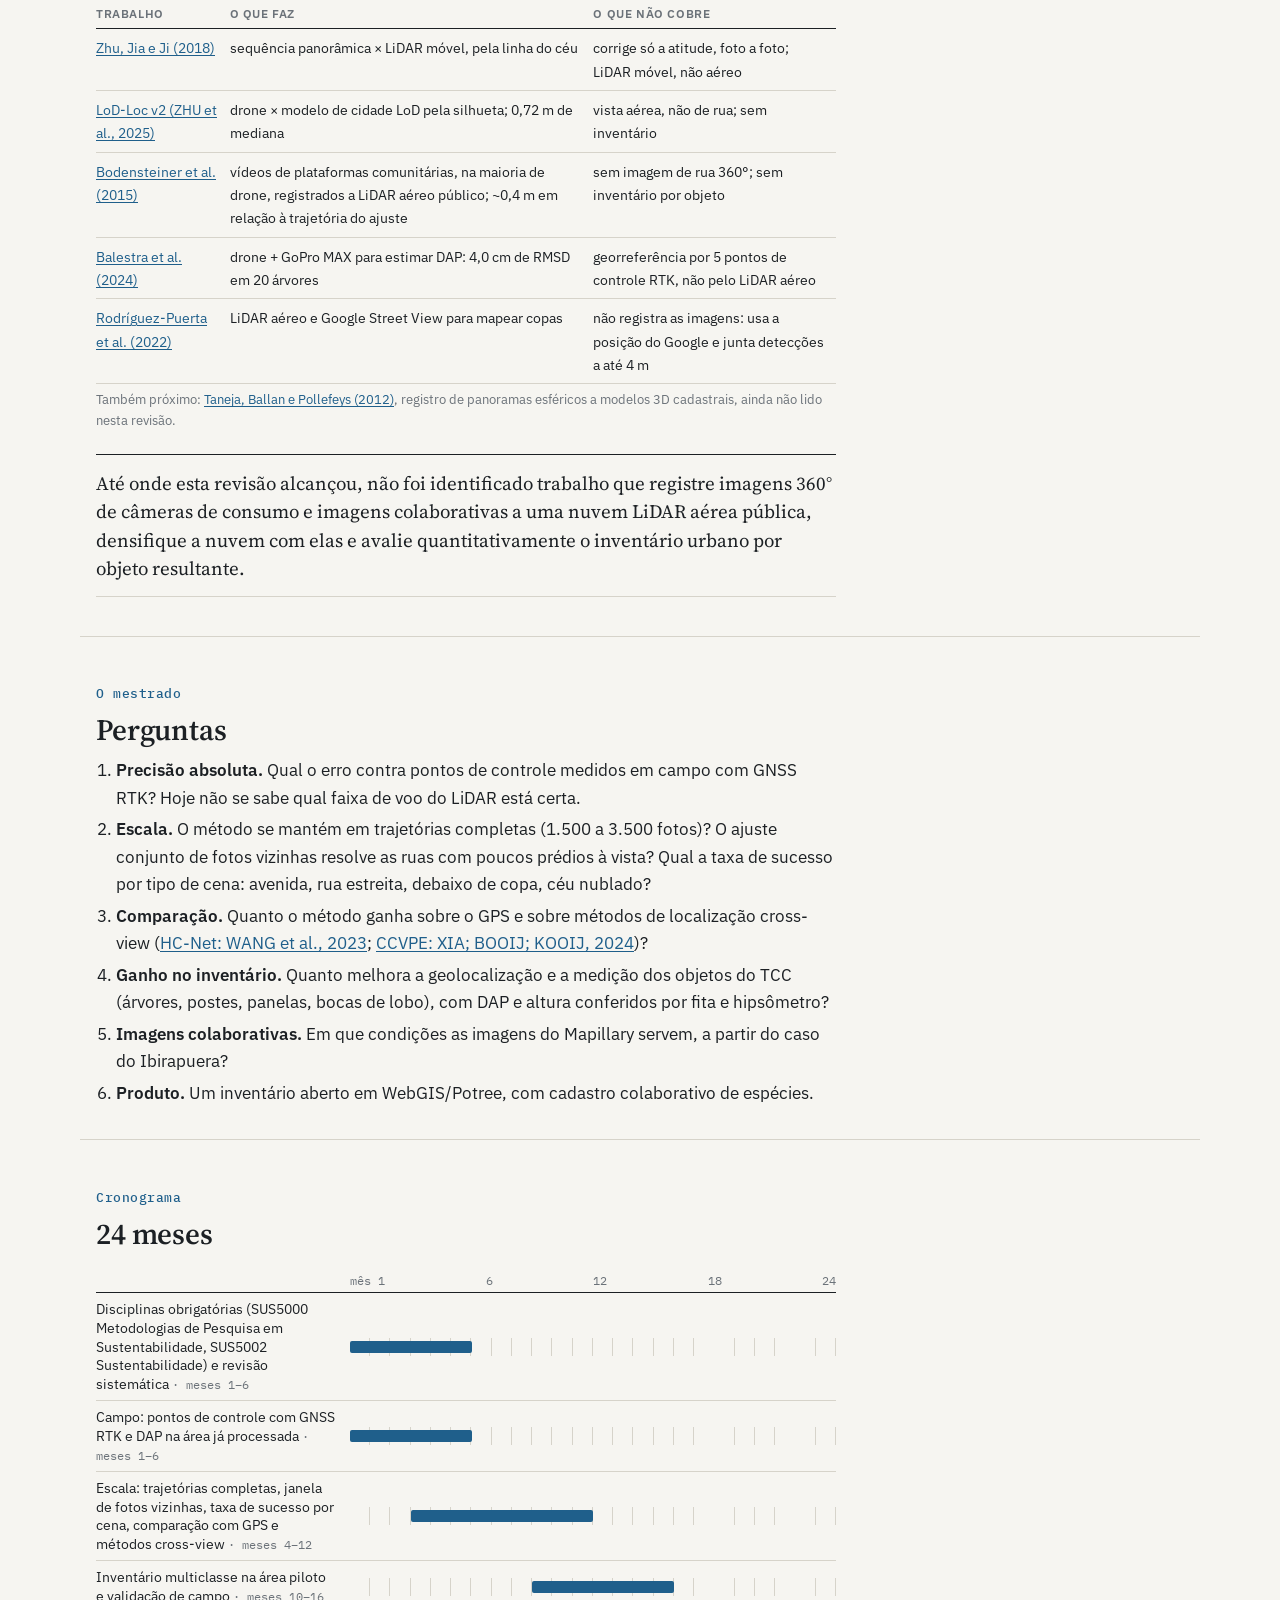
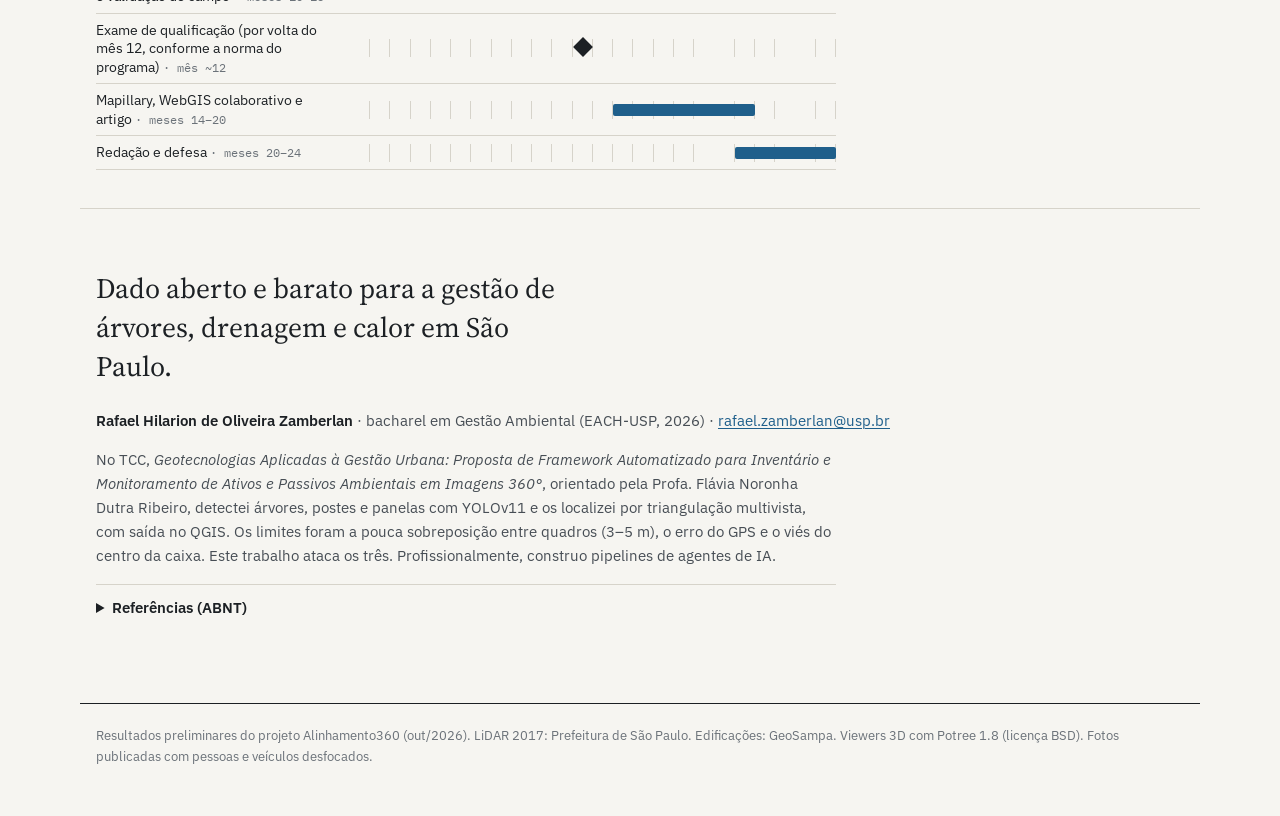
==== commit 70c5cfc0: "Abertura mais simples, 3D embutido com abas e as fotos abertas como dúvidas A abertura fica só com o" ====
--- a/index.html
+++ b/index.html
@@ -22,6 +22,7 @@
     <nav aria-label="Seções">
       <a href="#passos">Seis passos</a>
       <a href="#arvores">Árvores</a>
+      <a href="#ver3d">3D</a>
       <a href="#contexto">Por que importa</a>
       <a href="#perguntas">O mestrado</a>
       <a href="#cronograma">Cronograma</a>
@@ -40,29 +41,17 @@
   <h1>Inventário urbano 3D com câmeras 360° de consumo e o LiDAR aéreo público de São Paulo</h1>
   <p class="tese">Isto já funciona numa avenida e numa rua. O mestrado é validar, escalar e transformar em inventário aberto.</p>
 
+  <p class="autor autor-topo"><strong>Rafael Hilarion de Oliveira Zamberlan</strong> · Gestão Ambiental, EACH-USP</p>
+
   <figure class="largo destaque-fig">
-    <div class="comparar" data-rotulos="GPS do carro|pose ajustada">
-      <img src="fig/tcc_gps.jpg" alt="Foto 360 com as edificações do GeoSampa desalinhadas, na posição do GPS" width="1200" height="675">
-      <img class="depois" src="fig/tcc_ajustada.jpg" alt="A mesma foto com as edificações do GeoSampa encaixadas nas quinas e no telhado, na pose ajustada" width="1200" height="675">
-    </div>
-    <figcaption><strong>Arraste a barra.</strong> Uma foto 360° do TCC, tirada do teto de um carro. As linhas azuis são as
-      edificações do GeoSampa, na altura do telhado que o LiDAR mediu. Com o GPS do carro, elas não encaixam. Com a pose ajustada,
-      caem na quina e no telhado do prédio. <span class="selo">Resultados preliminares, Alinhamento360, out/2026.</span></figcaption>
+    <div class="comparar" data-rotulos="com o GPS|com a pose ajustada">
+      <img src="fig/tcc_gps.jpg" alt="Foto 360 com os contornos dos prédios desalinhados, na posição do GPS" width="1200" height="675">
+      <img class="depois" src="fig/tcc_ajustada.jpg" alt="A mesma foto com os contornos dos prédios encaixados nas quinas e no telhado, na pose ajustada" width="1200" height="675">
+    </div>
+    <figcaption><strong>Arraste a barra.</strong> As linhas azuis são os prédios do cadastro da Prefeitura (GeoSampa). Com o GPS, a
+      foto fica fora do lugar e eles não encaixam. Com a pose ajustada, encaixam.</figcaption>
   </figure>
-
-  <div class="tours">
-    <button class="tour" type="button" data-tour="avenida">
-      <img src="fig/av_ajustada.jpg" alt="" width="1200" height="675" loading="lazy">
-      <span><strong>Apresentação 3D: a avenida</strong>5 passos, cerca de 2 min · fotos de uma GoPro no centro de SP</span>
-    </button>
-    <button class="tour" type="button" data-tour="trj2">
-      <img src="fig/arv_tronco.jpg" alt="" width="1200" height="675" loading="lazy">
-      <span><strong>Apresentação 3D: edificações e árvores</strong>6 passos, cerca de 2 min · uma rua do TCC</span>
-    </button>
-  </div>
-
-  <p class="autor"><strong>Rafael Hilarion de Oliveira Zamberlan</strong> · bacharel em Gestão Ambiental (EACH-USP, 2026) ·
-    <a href="mailto:rafael.zamberlan@usp.br">rafael.zamberlan@usp.br</a></p>
+  <a class="chamada-3d" href="#ver3d">Ver em 3D, passo a passo <span aria-hidden="true">↓</span></a>
 </section>
 
 <!-- ======================================================= PASSOS -->
@@ -195,6 +184,7 @@
         <video class="video" src="fig/arvores_orbita.mp4" poster="fig/arvores_orbita.jpg" width="960" height="540" autoplay muted loop playsinline preload="metadata"
           aria-label="Volta em torno das nove árvores da rua, cada uma com o rótulo de altura e DAP"></video>
         <figcaption><strong>e.</strong> De fora, cada árvore vira um modelo 3D com altura, copa e DAP, sobre o LiDAR 2017 da rua.
+          Ainda não há conferência em campo: medir 2 ou 3 DAPs com fita é o próximo passo.
           <span class="selo">Resultados preliminares, Alinhamento360, out/2026.</span></figcaption>
       </figure>
       <p class="coluna"><strong>Localização.</strong> O TCC posicionava cada árvore pelo centro da caixa do detector, que cai na copa.
@@ -207,44 +197,53 @@
         <figcaption>Distância ao topo da copa da mesma árvore no LiDAR 2017. Na árvore 1, cai de 3,55 m para 0,51 m; na árvore 2,
           os dois ficam parecidos. A referência é o topo da copa, não um tronco medido em campo.</figcaption>
       </figure>
-      <div class="tabela coluna">
-        <table>
-          <thead><tr><th>Árvore</th><th class="n">Altura</th><th class="n">DAP</th><th class="n">Copa Ø</th><th>Observação</th></tr></thead>
-          <tbody>
-            <tr><td>A01</td><td class="n">5,1 m</td><td class="n">18 cm</td><td class="n">8,0 m</td><td>DAP incerto: 8–31 cm entre 3 vistas</td></tr>
-            <tr><td>A02</td><td class="n">10,8 m</td><td class="n">31 cm</td><td class="n">8,2 m</td><td>canteiro elevado</td></tr>
-            <tr><td>A03</td><td class="n">10,1 m</td><td class="n">38 cm</td><td class="n">10,4 m</td><td></td></tr>
-            <tr><td>A04</td><td class="n">10,1 m</td><td class="n">49 cm</td><td class="n">10,1 m</td><td></td></tr>
-            <tr><td>A05</td><td class="n">8,9 m</td><td class="n">35 cm</td><td class="n">8,7 m</td><td>dois fustes: DAP de 20–40 cm</td></tr>
-            <tr><td>A06</td><td class="n">12,1 m</td><td class="n">44 cm</td><td class="n">9,7 m</td><td>vista a 33–44 m</td></tr>
-            <tr><td>A07</td><td class="n">10,4 m</td><td class="n">22 cm</td><td class="n">7,0 m</td><td></td></tr>
-            <tr class="fraco"><td>A08</td><td class="n">—</td><td class="n">—</td><td class="n">—</td><td>é um poste, e o método o separou</td></tr>
-            <tr><td>A09</td><td class="n">~9,6 m</td><td class="n">19 cm</td><td class="n">5,5 m</td><td>sem LiDAR: altura provavelmente superestimada</td></tr>
-          </tbody>
-          <caption>Conferências: 85–99,5% do LiDAR de cada modelo é da copa da própria árvore; as fotos de 2023 negam só 0–3% da copa
-            de 2017. Resultados preliminares, Alinhamento360, out/2026.</caption>
-        </table>
-      </div>
-      <p class="nota coluna"><strong>Ainda não há verdade de campo.</strong> Nenhuma altura ou DAP foi medido com fita ou hipsômetro.
-        Medir 2 ou 3 DAPs é o próximo passo.</p>
     </div>
   </div>
 
   <div class="passo-bloco">
     <div class="passo-num">6</div>
     <div>
-      <h3>Escala: onde já funciona e onde ainda não</h3>
-      <ul class="coluna conferencias">
-        <li><strong>Trajetórias do TCC:</strong> a montagem da câmera no carro foi medida (+6,4° a +6,9° de rumo, igual nas quatro).
-          O ajuste pelas edificações encaixa todas as fotos em três trajetórias (12/12, 19/19 e 4/4).</li>
-        <li><strong>Onde falha:</strong> na trj3 (33 de 77 fotos), há poucos prédios, longe e de um lado só. A saída é ajustar juntas
-          as fotos vizinhas; isso ainda não foi implementado.</li>
-        <li><strong>Imagens abertas:</strong> há 70.078 fotos 360° no Mapillary em São Paulo. No Ibirapuera, o estacionamento
-          encaixa no LiDAR a 0,9 m; debaixo da copa, ainda não, porque o GPS do aplicativo era uma reta e a fotogrametria saiu torta
-          e na escala errada.</li>
+      <h3>E as 70 mil fotos abertas?</h3>
+      <p class="coluna">Não é preciso fotografar a cidade inteira. Só em São Paulo, o Mapillary tem <strong>70.078 fotos 360°</strong>
+        abertas e gratuitas, feitas por voluntários (licença CC-BY-SA, que pede atribuição). Se elas encaixarem no LiDAR como as da
+        GoPro, viram matéria-prima para o inventário da cidade.</p>
+      <ul class="coluna duvidas">
+        <li><strong>Elas encaixam?</strong> Num primeiro teste no Ibirapuera, sim, em área aberta: as fotos do estacionamento ficaram
+          a 0,9 m do LiDAR.</li>
+        <li><strong>E debaixo das árvores?</strong> Ainda não. O GPS do aplicativo era uma reta interpolada, e a reconstrução pelas
+          fotos saiu torta e fora de escala.</li>
+        <li><strong>Onde há fotos?</strong> Em 930 sequências. A maior parte vem de 2016, a pé e de bicicleta, e de 2022, de carro
+          na Zona Leste.</li>
+        <li><strong>Qual a qualidade?</strong> Menor que a da GoPro, mas com mais fotos por metro de rua.</li>
       </ul>
-    </div>
-  </div>
+      <p class="coluna">Responder a essas dúvidas é uma das perguntas do mestrado.</p>
+    </div>
+  </div>
+</section>
+
+<section class="secao" id="ver3d">
+  <div class="rotulo-secao">Apresentação 3D</div>
+  <h2>Veja em 3D, passo a passo</h2>
+  <p class="coluna">Dois roteiros curtos, dentro das fotos 360° e da nuvem do LiDAR. Escolha um, clique em começar e use
+    <strong>próximo</strong> para avançar.</p>
+  <div class="abas" role="tablist" aria-label="Roteiros 3D">
+    <button role="tab" type="button" aria-selected="true" data-tour="avenida" data-capa="fig/av_ajustada.jpg"
+      data-desc="Fotos 360° de uma GoPro na avenida da Biblioteca Mário de Andrade: do GPS errado à pose ajustada.">
+      A avenida <span>5 passos · 2 min</span></button>
+    <button role="tab" type="button" aria-selected="false" data-tour="trj2" data-capa="fig/arv_tronco.jpg"
+      data-desc="Uma rua do TCC: os prédios do GeoSampa encaixando na foto e as árvores em 3D, do tronco à copa.">
+      Prédios e árvores <span>6 passos · 2 min</span></button>
+  </div>
+  <div class="player" id="player">
+    <img class="capa" src="fig/av_ajustada.jpg" alt="" width="1200" height="675" loading="lazy">
+    <button class="comecar" type="button">
+      <svg viewBox="0 0 24 24" aria-hidden="true"><path d="M8 5v14l11-7z"/></svg>
+      <span>Começar a apresentação</span>
+    </button>
+  </div>
+  <div class="player-rodape"><span id="player-desc">Fotos 360° de uma GoPro na avenida da Biblioteca Mário de Andrade: do GPS
+    errado à pose ajustada.</span><a id="tela-cheia" href="potree/tour.html?t=avenida" target="_blank" rel="noopener">abrir em
+    tela cheia</a></div>
 </section>
 
 <section class="secao" id="contexto">
@@ -313,7 +312,7 @@
     <li><strong>Precisão absoluta.</strong> Qual o erro contra pontos de controle medidos em campo com GNSS RTK? Hoje não se sabe
       qual faixa de voo do LiDAR está certa.</li>
     <li><strong>Escala.</strong> O método se mantém em trajetórias completas (1.500 a 3.500 fotos)? O ajuste conjunto de fotos
-      vizinhas (janela de ±5) resolve casos como a trj3? Qual a taxa de sucesso por tipo de cena: avenida, rua estreita, debaixo de
+      vizinhas resolve as ruas com poucos prédios à vista? Qual a taxa de sucesso por tipo de cena: avenida, rua estreita, debaixo de
       copa, céu nublado?</li>
     <li><strong>Comparação.</strong> Quanto o método ganha sobre o GPS e sobre métodos de localização cross-view (<a href="https://doi.org/10.52202/075280-0234">HC-Net: WANG et al., 2023</a>;
       <a href="https://doi.org/10.1109/TPAMI.2023.3346924">CCVPE: XIA; BOOIJ; KOOIJ, 2024</a>)?</li>
@@ -391,10 +390,6 @@
   Viewers 3D com Potree 1.8 (licença BSD). Fotos publicadas com pessoas e veículos desfocados.
 </footer>
 
-<div id="tour-modal" hidden>
-  <button id="tour-fechar" type="button" aria-label="Fechar a apresentação 3D">fechar ×</button>
-  <iframe title="Apresentação 3D" allow="fullscreen"></iframe>
-</div>
 
 <script src="app.js"></script>
 </body>
--- a/estilo.css
+++ b/estilo.css
@@ -231,3 +231,31 @@
   .tour img { width: 96px; height: 54px; }
   .comparar .rot { font-size: 11.5px; }
 }
+
+/* ---------- abertura simples e chamada para o 3D */
+.autor-topo { margin: -.4rem 0 0; }
+.chamada-3d { display: inline-flex; align-items: center; gap: 8px; margin-top: .4rem; font: 600 .98rem var(--sans);
+  color: var(--destaque); text-decoration: none; border: 1px solid var(--destaque); border-radius: 999px; padding: 8px 16px; }
+.chamada-3d:hover { background: var(--destaque); color: var(--papel); }
+.duvidas li { margin: .55rem 0; }
+
+/* ---------- apresentação 3D na página: abas e o viewer embutido */
+.abas { display: flex; gap: 8px; flex-wrap: wrap; margin: 1.2rem 0 .8rem; }
+.abas button { font: 600 .95rem var(--sans); color: var(--tinta); background: var(--papel2); border: 1px solid var(--linha);
+  border-radius: 6px; padding: 9px 14px; cursor: pointer; text-align: left; }
+.abas button span { display: block; font: 400 .78rem var(--mono); color: var(--tinta3); margin-top: 2px; }
+.abas button[aria-selected="true"] { border-color: var(--destaque); box-shadow: inset 0 -3px 0 var(--destaque); }
+.player { position: relative; aspect-ratio: 16 / 9; background: #15181b; border: 1px solid var(--linha); border-radius: 4px;
+  overflow: hidden; }
+.player .capa { position: absolute; inset: 0; width: 100%; height: 100%; object-fit: cover; filter: brightness(.6); }
+.player iframe { position: absolute; inset: 0; width: 100%; height: 100%; border: 0; }
+.player .comecar { position: absolute; left: 50%; top: 50%; transform: translate(-50%, -50%); display: flex; align-items: center;
+  gap: 12px; font: 600 1.05rem var(--sans); color: #0d1a24; background: #fff; border: 0; border-radius: 999px;
+  padding: 12px 22px 12px 14px; cursor: pointer; box-shadow: 0 6px 24px rgba(0, 0, 0, .45); }
+.player .comecar svg { width: 34px; height: 34px; padding: 7px; border-radius: 50%; background: var(--destaque); fill: #fff; }
+.player .comecar:hover { transform: translate(-50%, -50%) scale(1.04); }
+.player-rodape { display: flex; justify-content: space-between; gap: 12px; flex-wrap: wrap; font-size: .86rem;
+  color: var(--tinta2); margin-top: 8px; }
+@media (max-width: 720px) {
+  .player { aspect-ratio: 3 / 4; }
+}
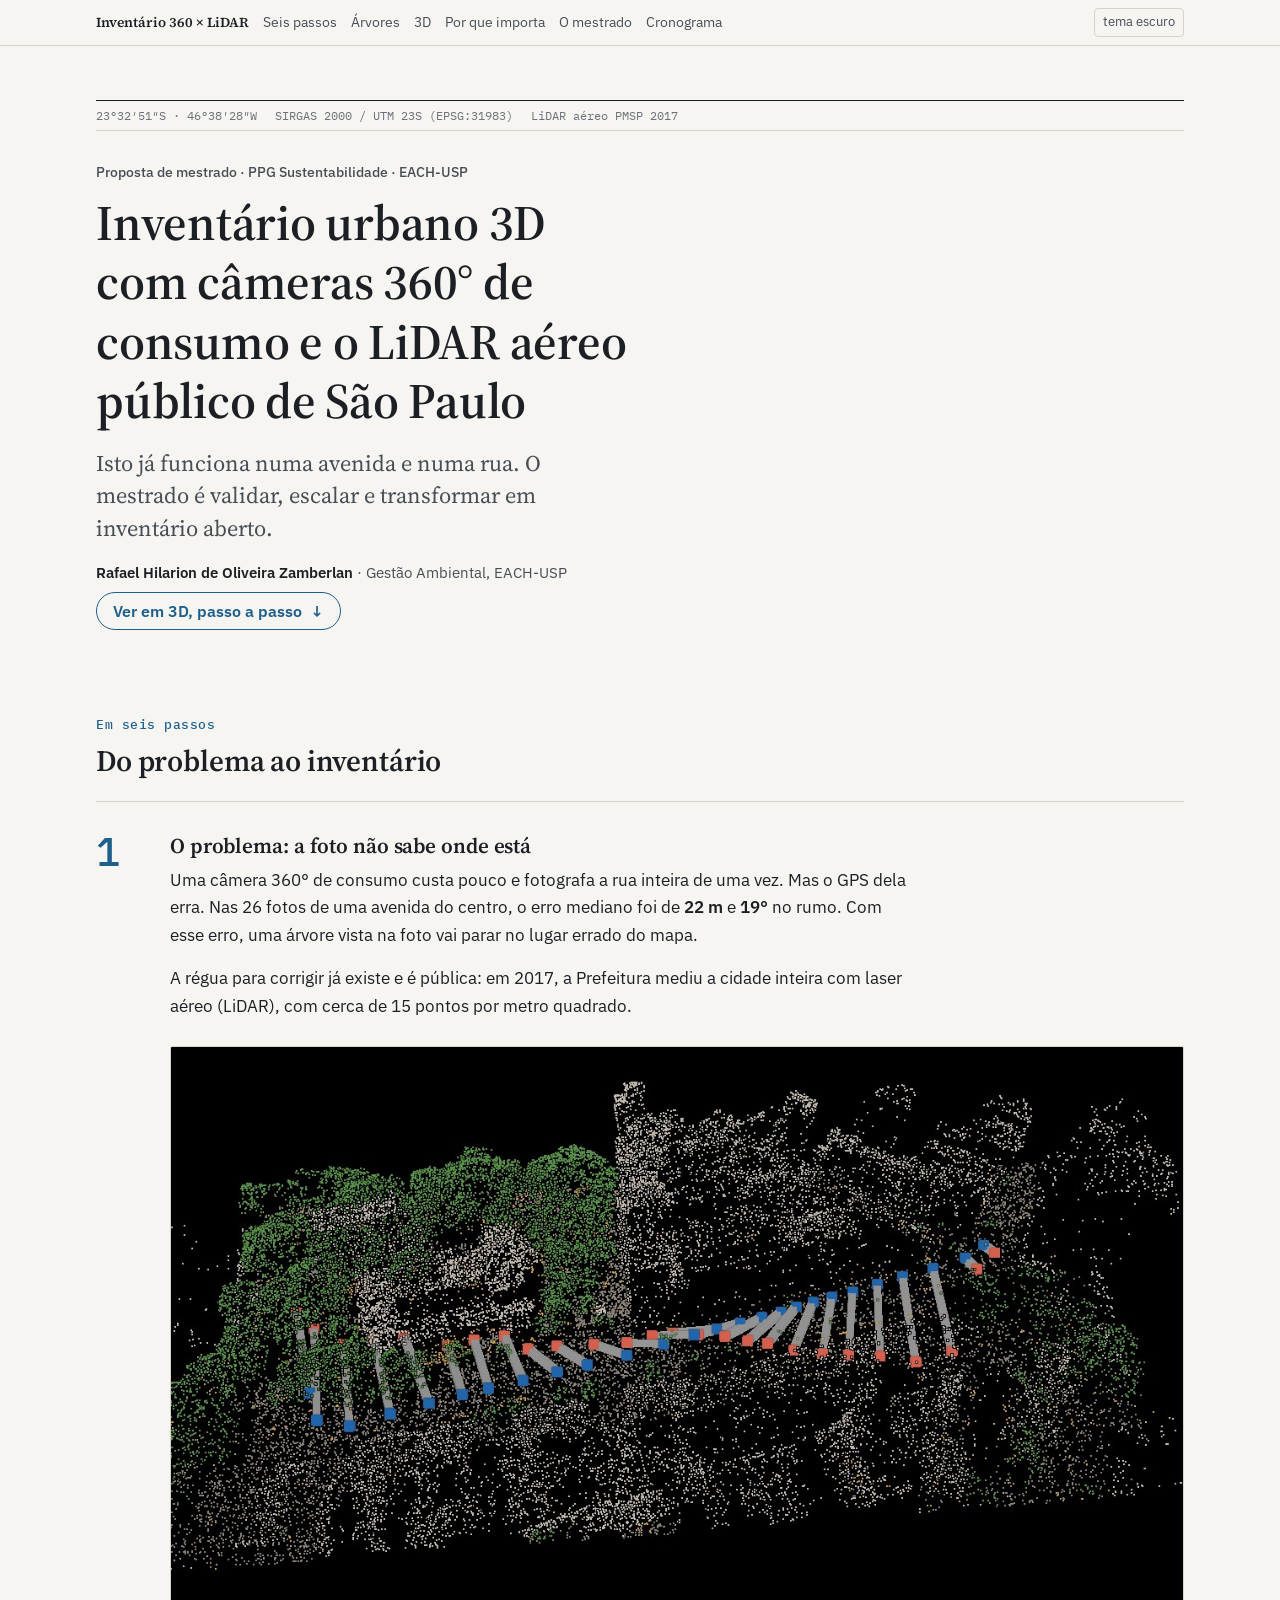
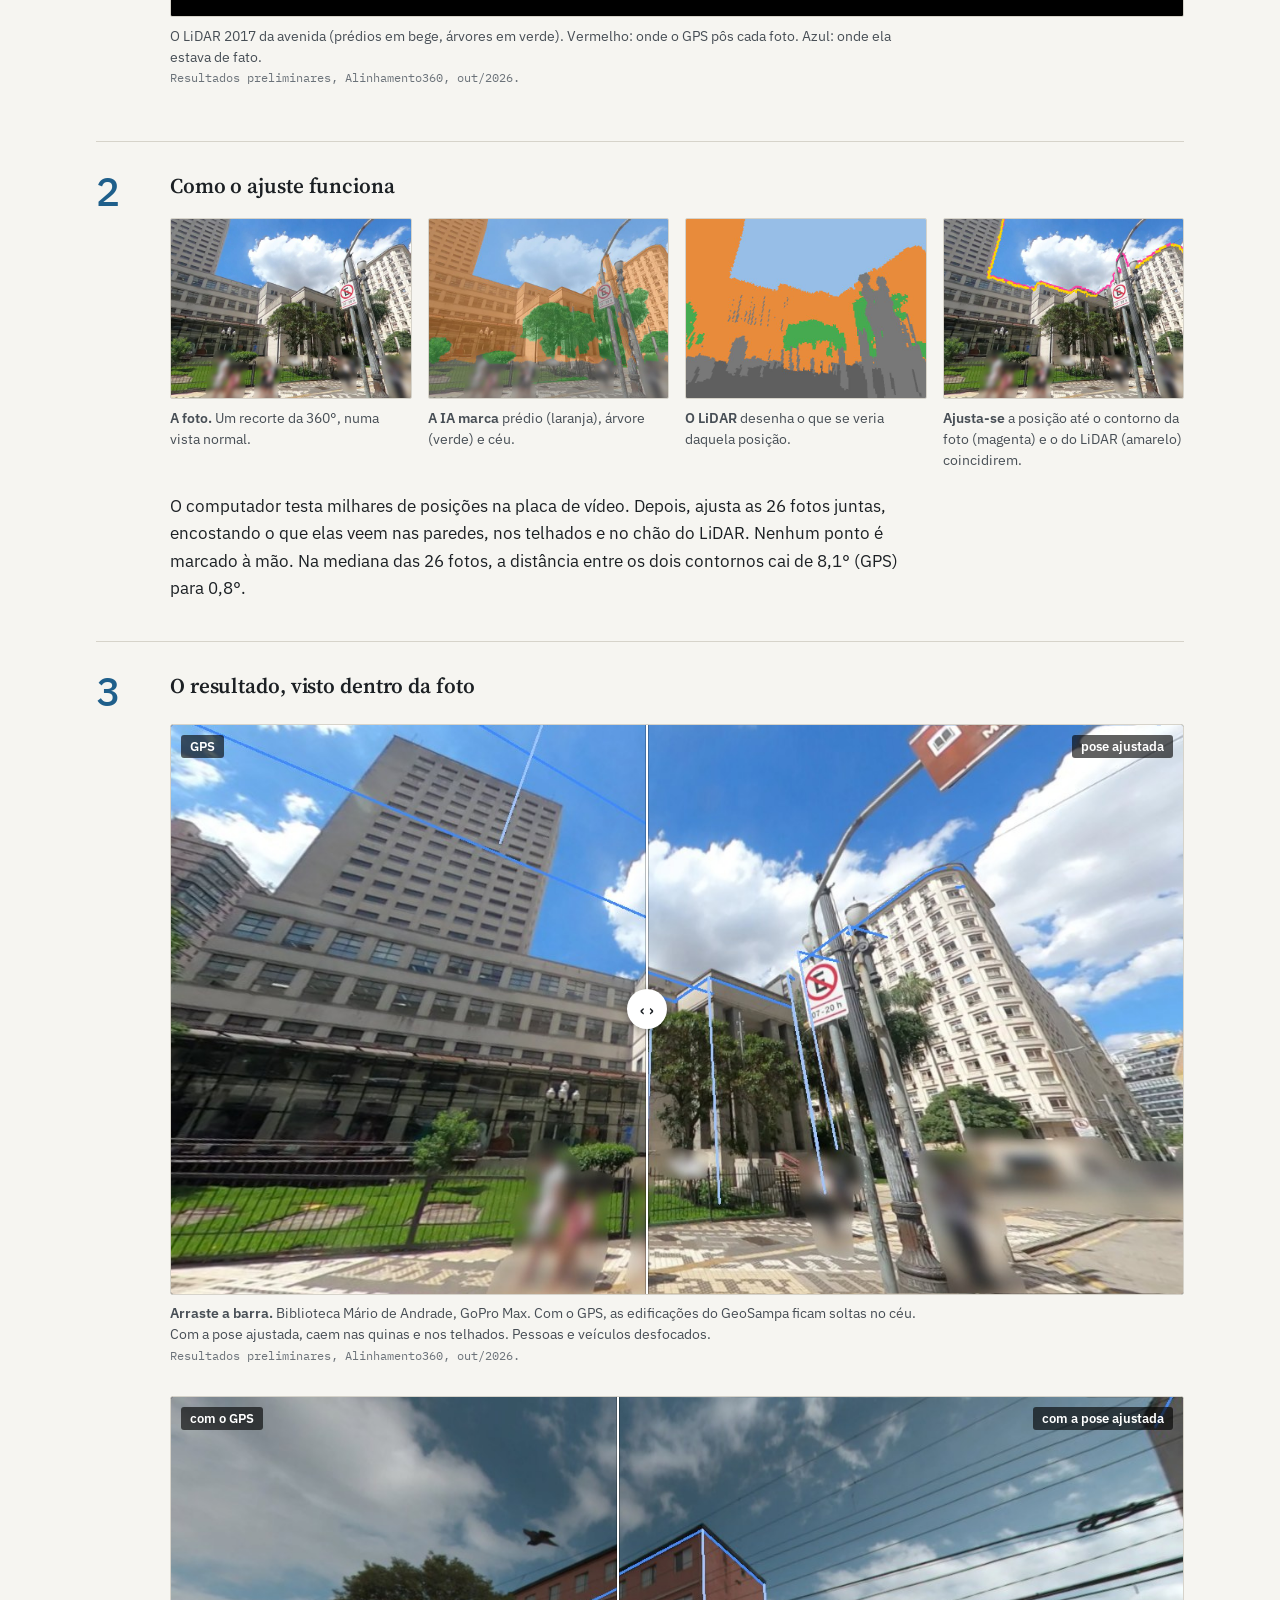
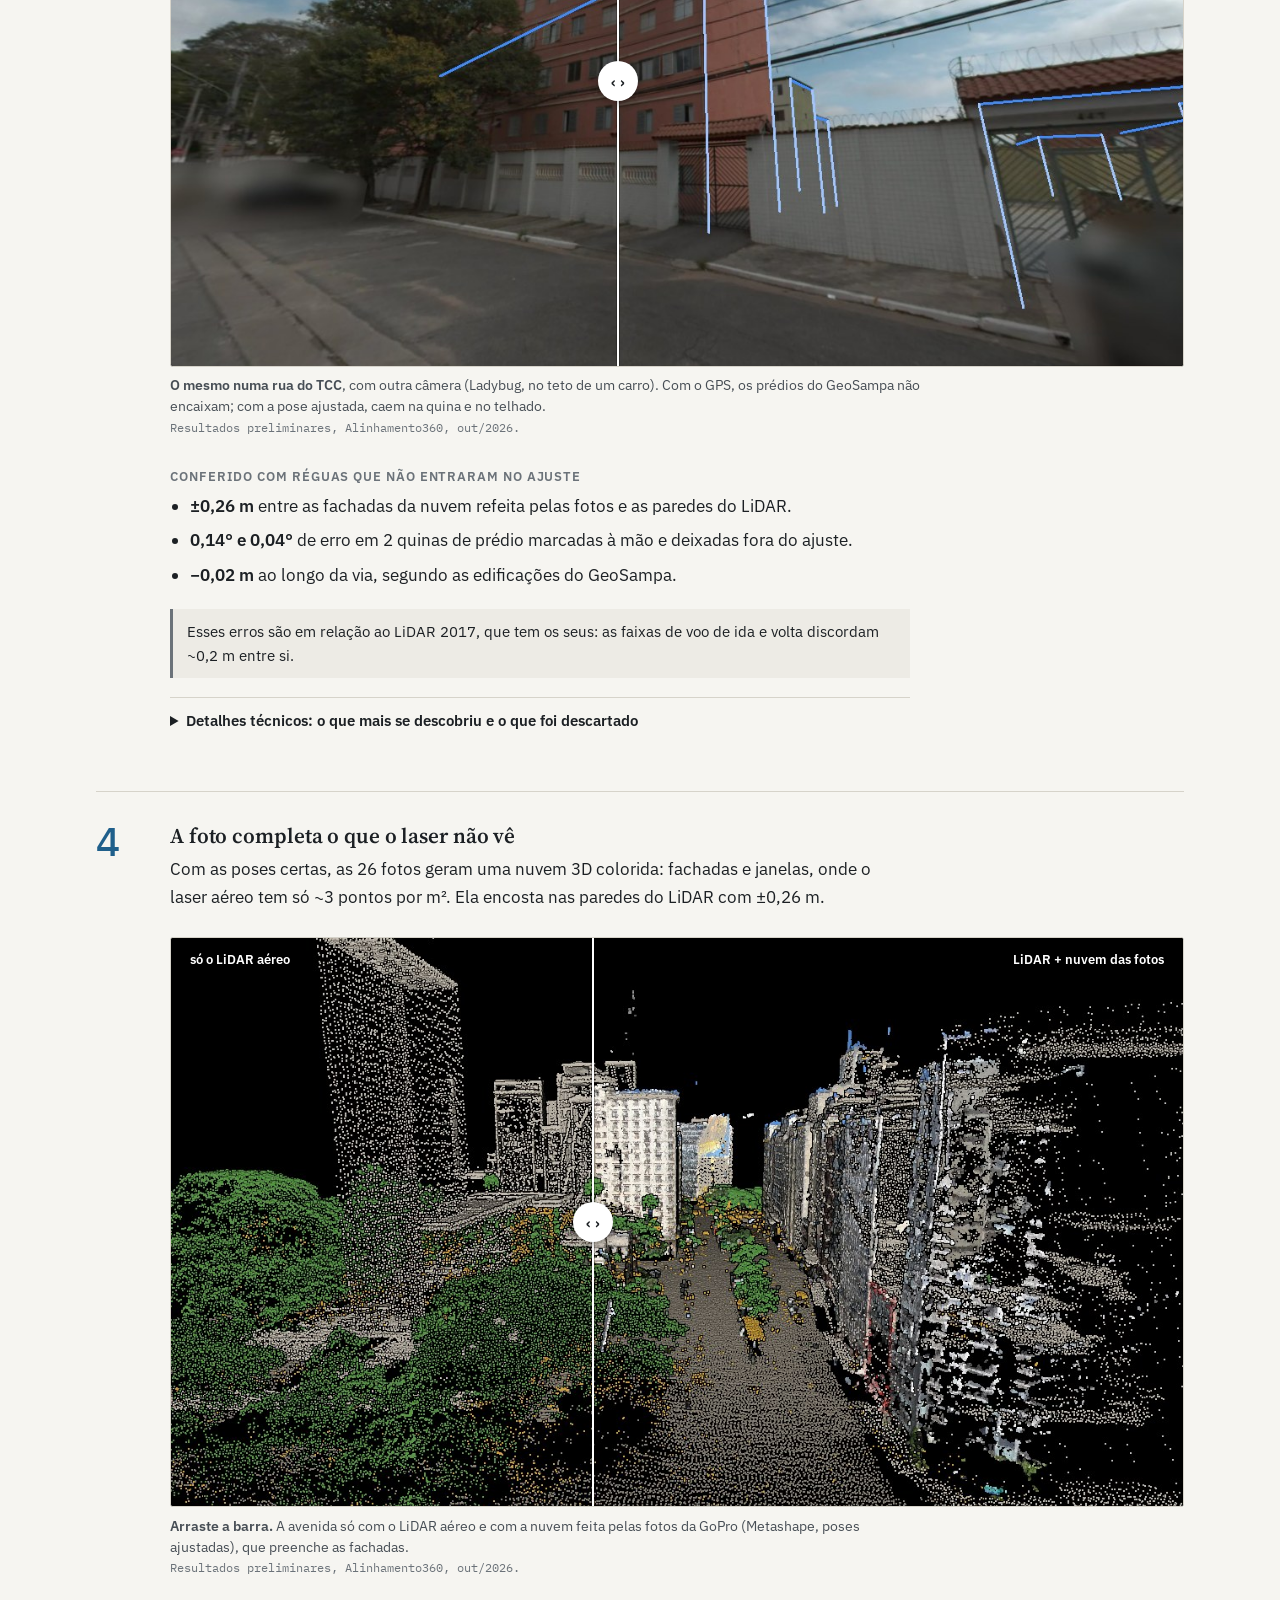
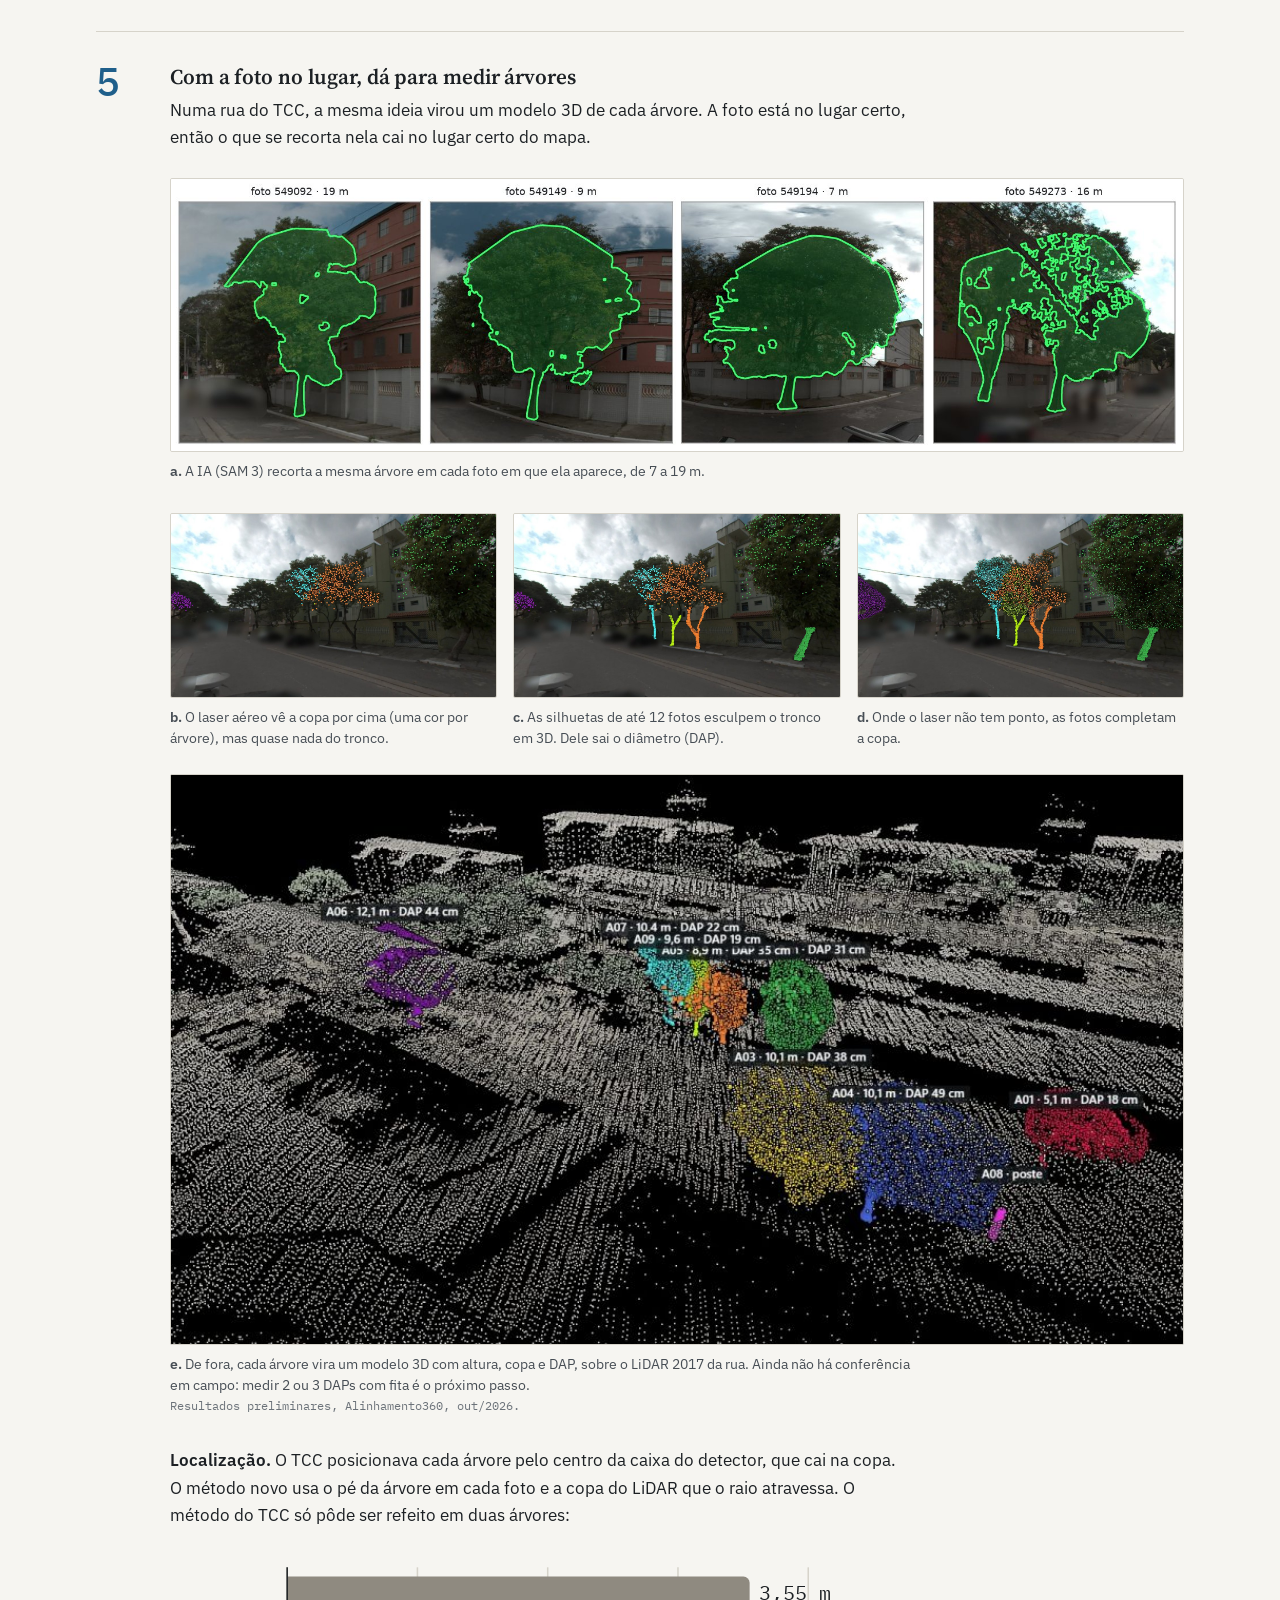
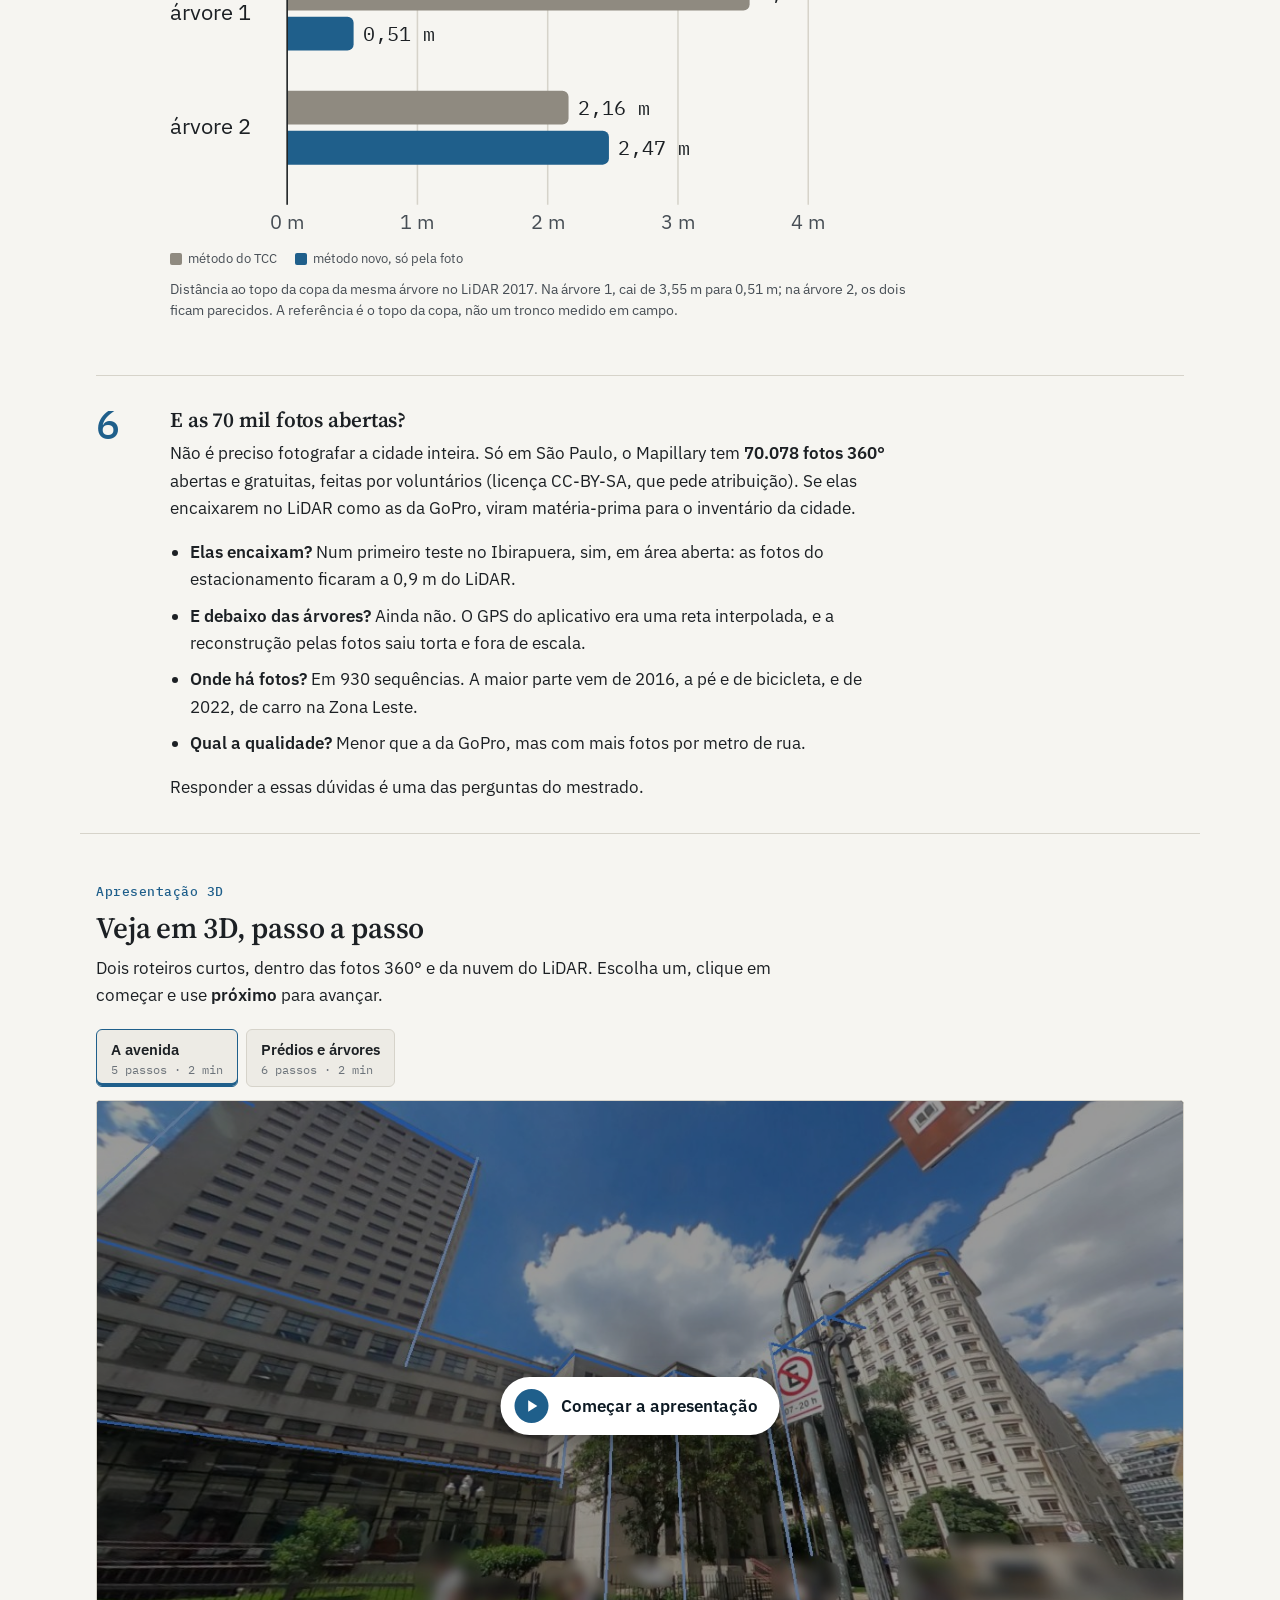
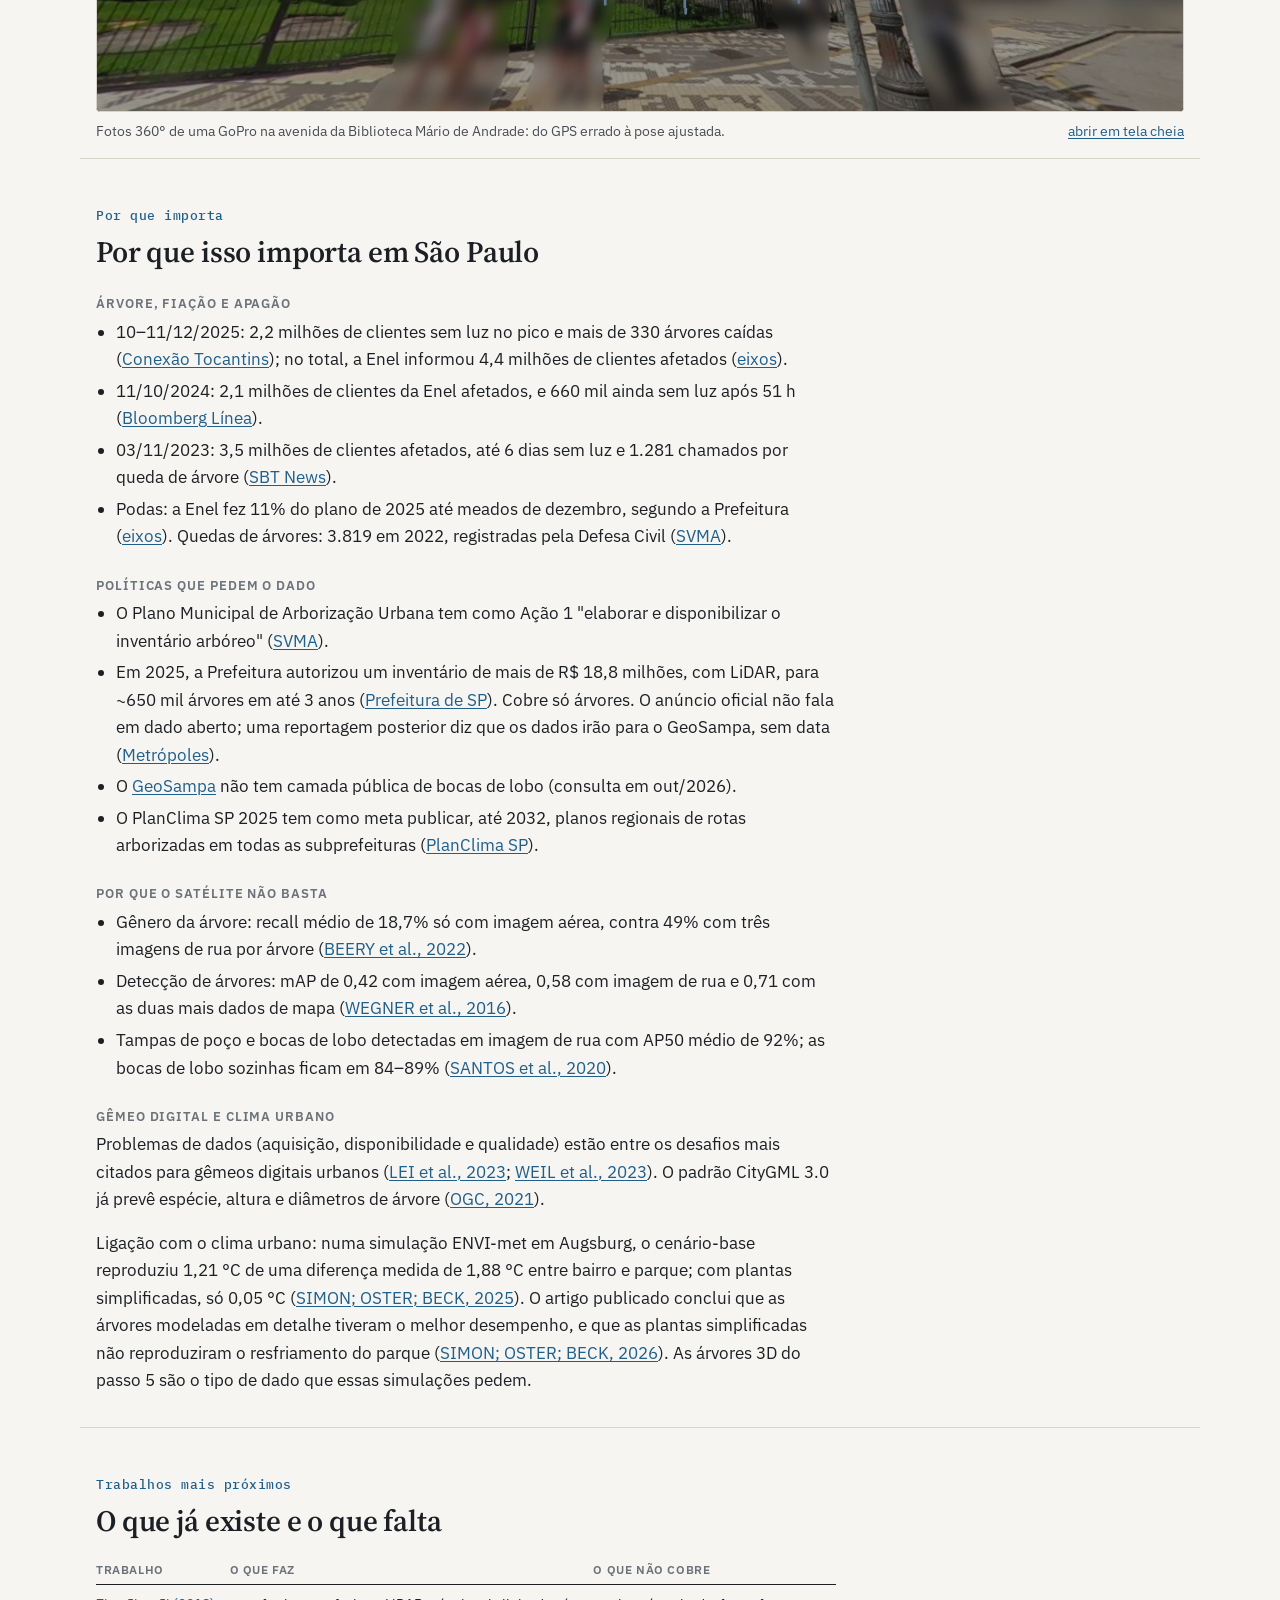
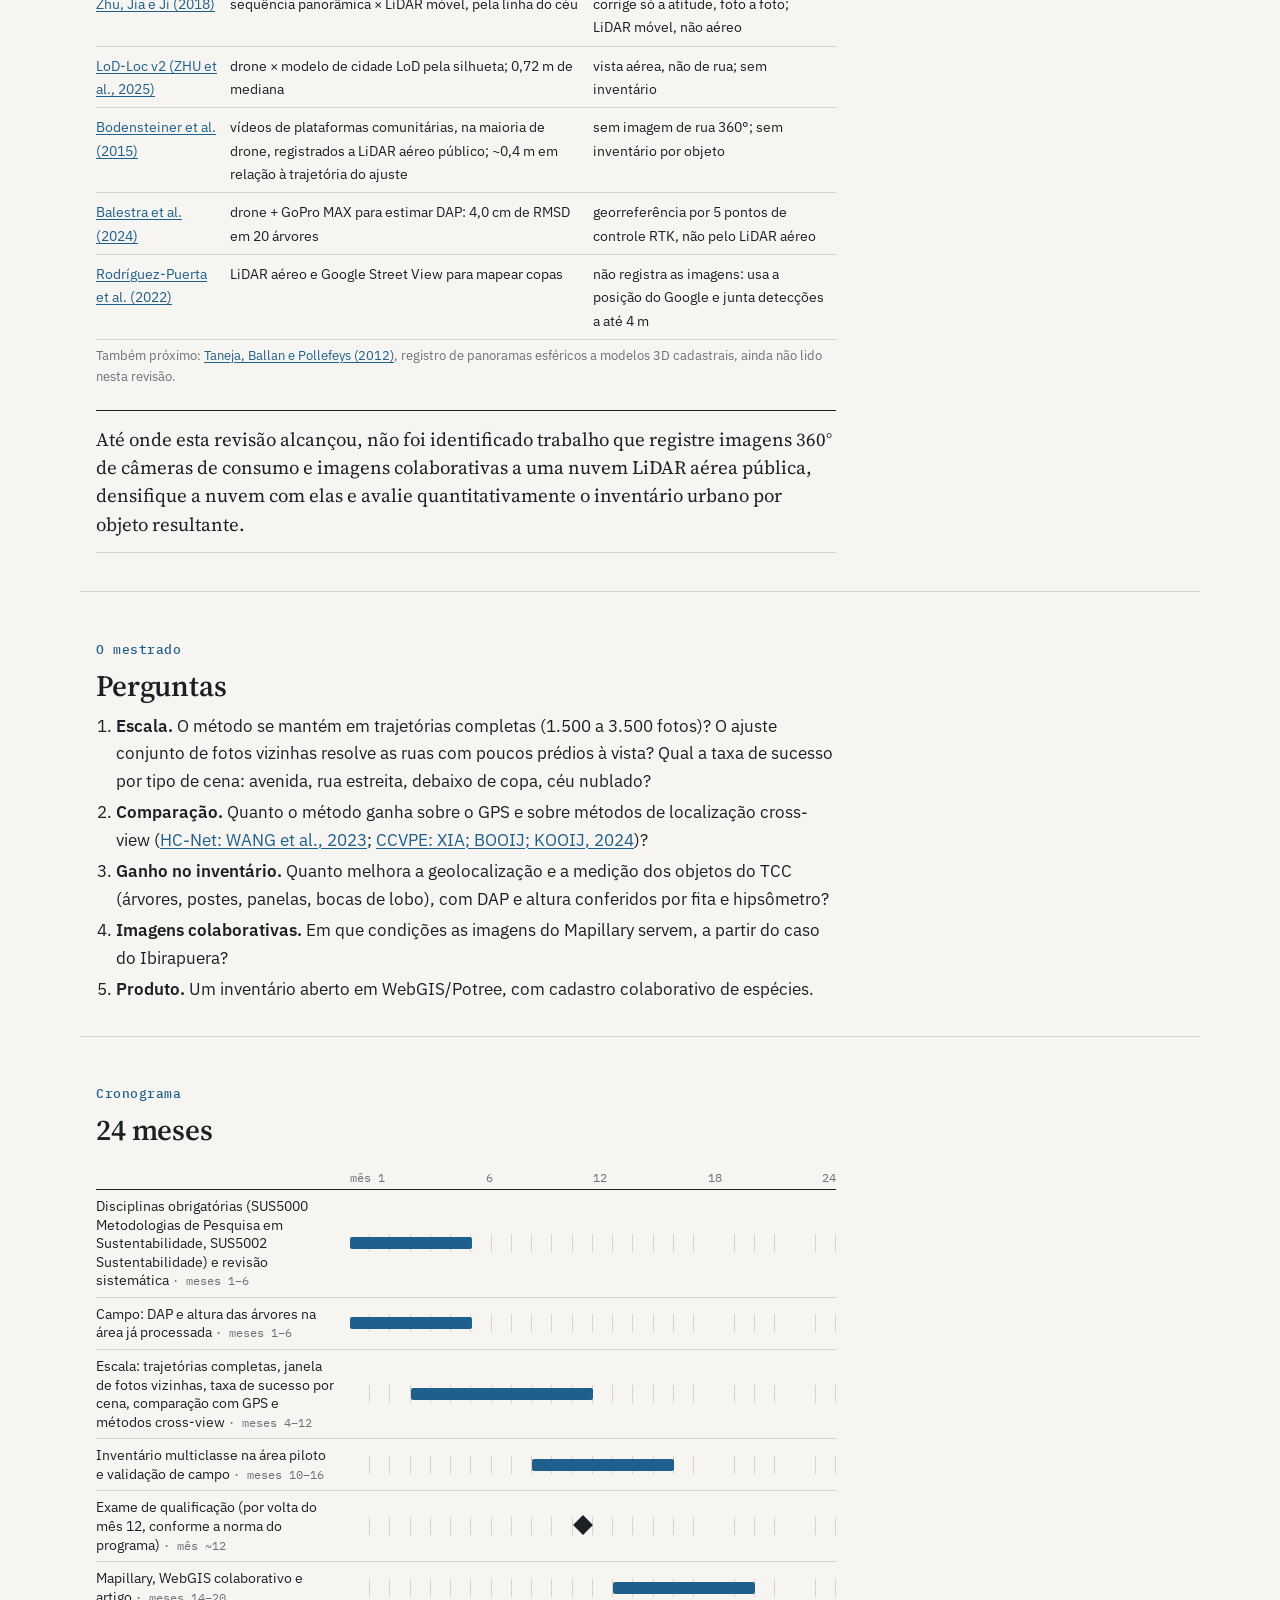
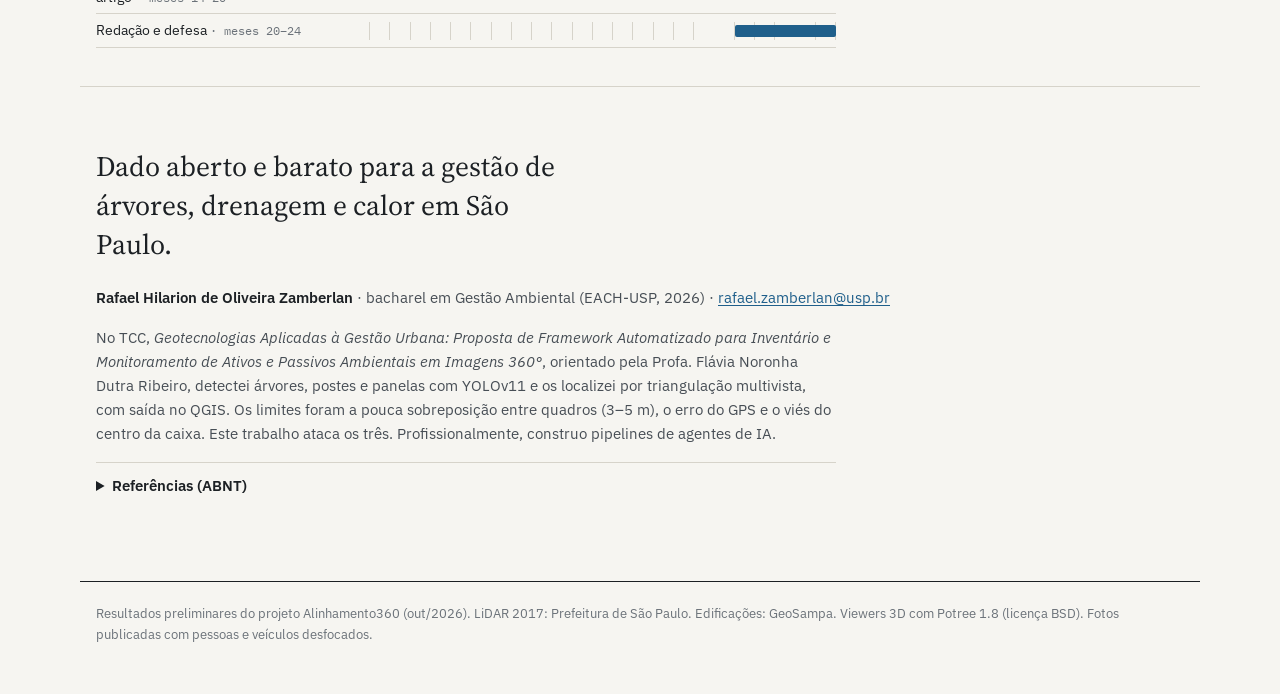
==== commit b2afe6e3: "Tira a pergunta da precisão absoluta e o antes/depois da abertura A pergunta sobre GNSS RTK sai por " ====
--- a/index.html
+++ b/index.html
@@ -43,14 +43,6 @@
 
   <p class="autor autor-topo"><strong>Rafael Hilarion de Oliveira Zamberlan</strong> · Gestão Ambiental, EACH-USP</p>
 
-  <figure class="largo destaque-fig">
-    <div class="comparar" data-rotulos="com o GPS|com a pose ajustada">
-      <img src="fig/tcc_gps.jpg" alt="Foto 360 com os contornos dos prédios desalinhados, na posição do GPS" width="1200" height="675">
-      <img class="depois" src="fig/tcc_ajustada.jpg" alt="A mesma foto com os contornos dos prédios encaixados nas quinas e no telhado, na pose ajustada" width="1200" height="675">
-    </div>
-    <figcaption><strong>Arraste a barra.</strong> As linhas azuis são os prédios do cadastro da Prefeitura (GeoSampa). Com o GPS, a
-      foto fica fora do lugar e eles não encaixam. Com a pose ajustada, encaixam.</figcaption>
-  </figure>
   <a class="chamada-3d" href="#ver3d">Ver em 3D, passo a passo <span aria-hidden="true">↓</span></a>
 </section>
 
@@ -109,14 +101,23 @@
           ficam soltas no céu. Com a pose ajustada, caem nas quinas e nos telhados. Pessoas e veículos desfocados.
           <span class="selo">Resultados preliminares, Alinhamento360, out/2026.</span></figcaption>
       </figure>
+      <figure>
+        <div class="comparar" data-rotulos="com o GPS|com a pose ajustada">
+          <img src="fig/tcc_gps.jpg" alt="Foto 360 de uma rua do TCC com os contornos dos prédios desalinhados, na posição do GPS" width="1200" height="675" loading="lazy">
+          <img class="depois" src="fig/tcc_ajustada.jpg" alt="A mesma foto com os contornos dos prédios encaixados na quina e no telhado, na pose ajustada" width="1200" height="675" loading="lazy">
+        </div>
+        <figcaption><strong>O mesmo numa rua do TCC</strong>, com outra câmera (Ladybug, no teto de um carro). Com o GPS, os prédios
+          do GeoSampa não encaixam; com a pose ajustada, caem na quina e no telhado. <span class="selo">Resultados preliminares,
+          Alinhamento360, out/2026.</span></figcaption>
+      </figure>
       <h4>Conferido com réguas que não entraram no ajuste</h4>
       <ul class="coluna conferencias">
         <li><strong>±0,26 m</strong> entre as fachadas da nuvem refeita pelas fotos e as paredes do LiDAR.</li>
         <li><strong>0,14° e 0,04°</strong> de erro em 2 quinas de prédio marcadas à mão e deixadas fora do ajuste.</li>
         <li><strong>−0,02 m</strong> ao longo da via, segundo as edificações do GeoSampa.</li>
       </ul>
-      <p class="nota aviso coluna">Ainda falta a precisão absoluta: só um levantamento de campo com GNSS diz qual faixa de voo do LiDAR
-        está certa. As faixas de ida e volta discordam ~0,2 m entre si.</p>
+      <p class="nota aviso coluna">Esses erros são em relação ao LiDAR 2017, que tem os seus: as faixas de voo de ida e volta
+        discordam ~0,2 m entre si.</p>
       <details class="descartados coluna">
         <summary>Detalhes técnicos: o que mais se descobriu e o que foi descartado</summary>
         <ul>
@@ -309,8 +310,6 @@
   <div class="rotulo-secao">O mestrado</div>
   <h2>Perguntas</h2>
   <ol class="coluna">
-    <li><strong>Precisão absoluta.</strong> Qual o erro contra pontos de controle medidos em campo com GNSS RTK? Hoje não se sabe
-      qual faixa de voo do LiDAR está certa.</li>
     <li><strong>Escala.</strong> O método se mantém em trajetórias completas (1.500 a 3.500 fotos)? O ajuste conjunto de fotos
       vizinhas resolve as ruas com poucos prédios à vista? Qual a taxa de sucesso por tipo de cena: avenida, rua estreita, debaixo de
       copa, céu nublado?</li>
